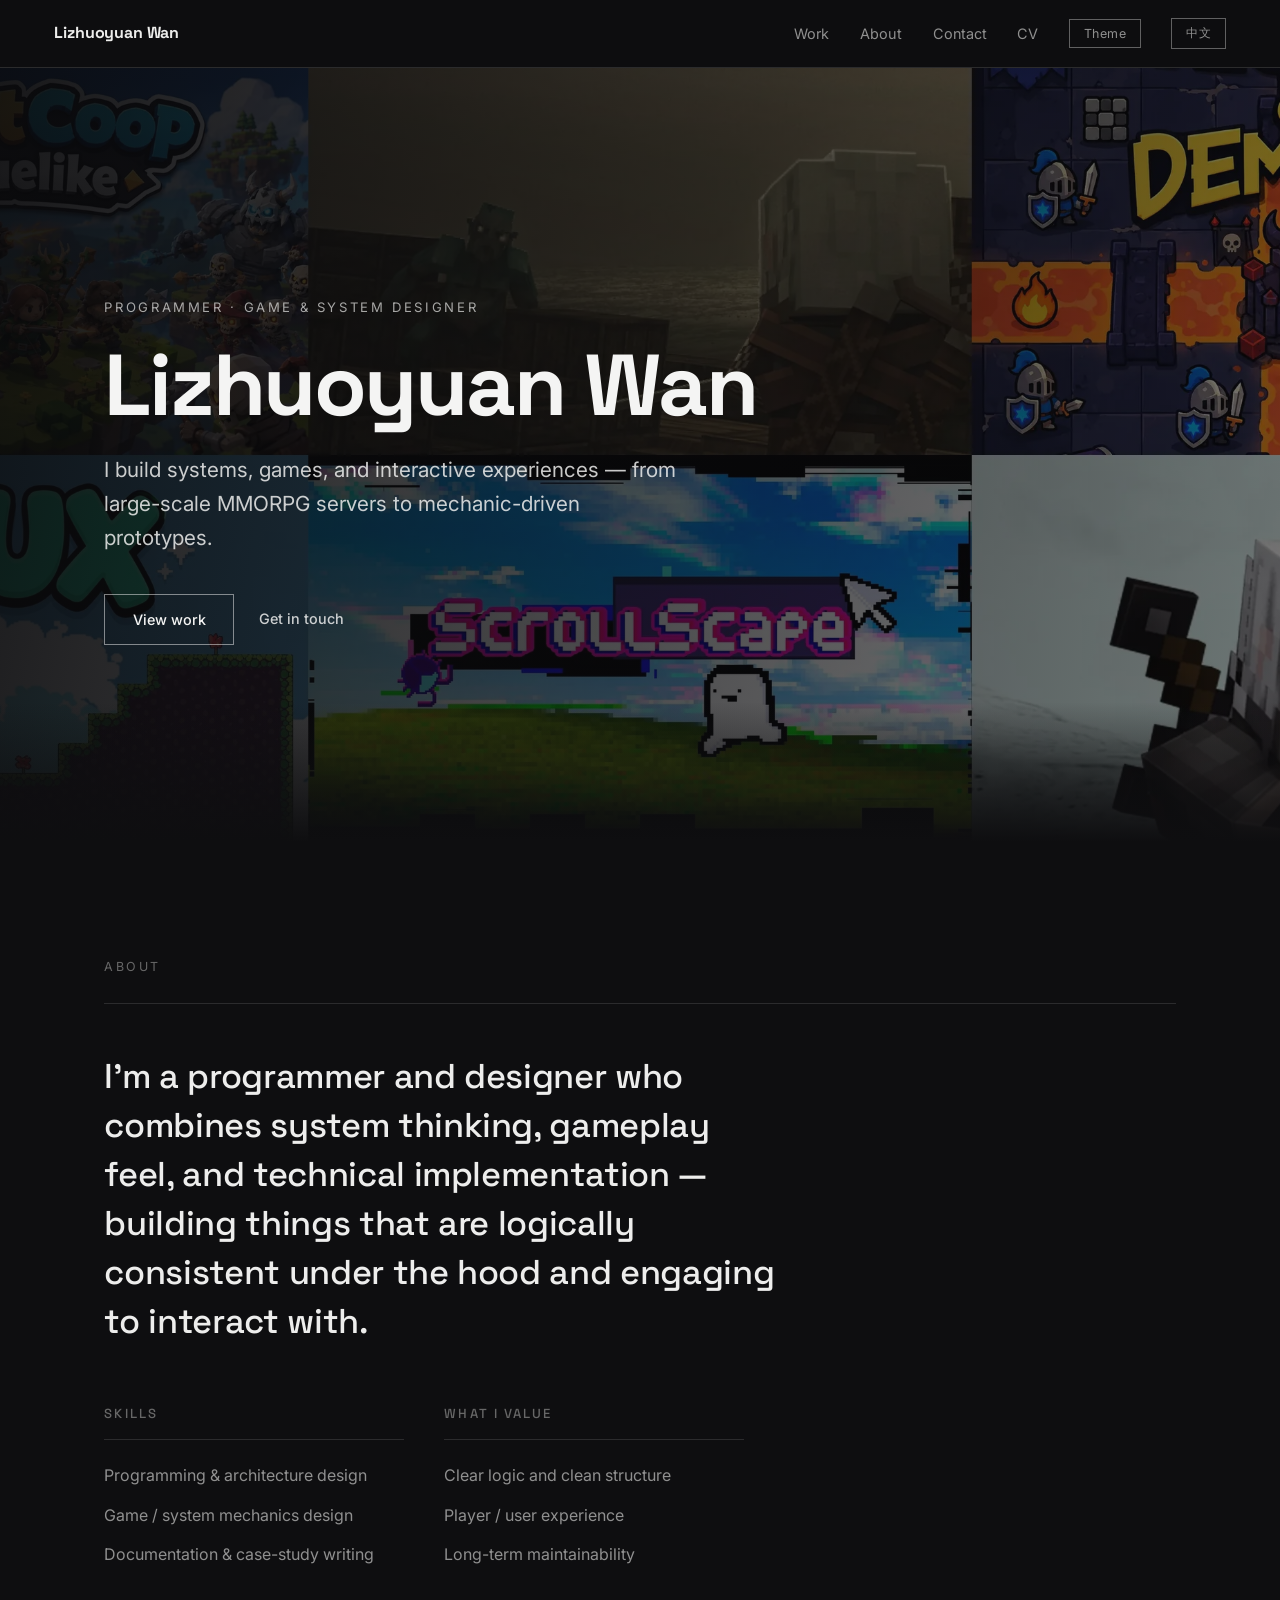
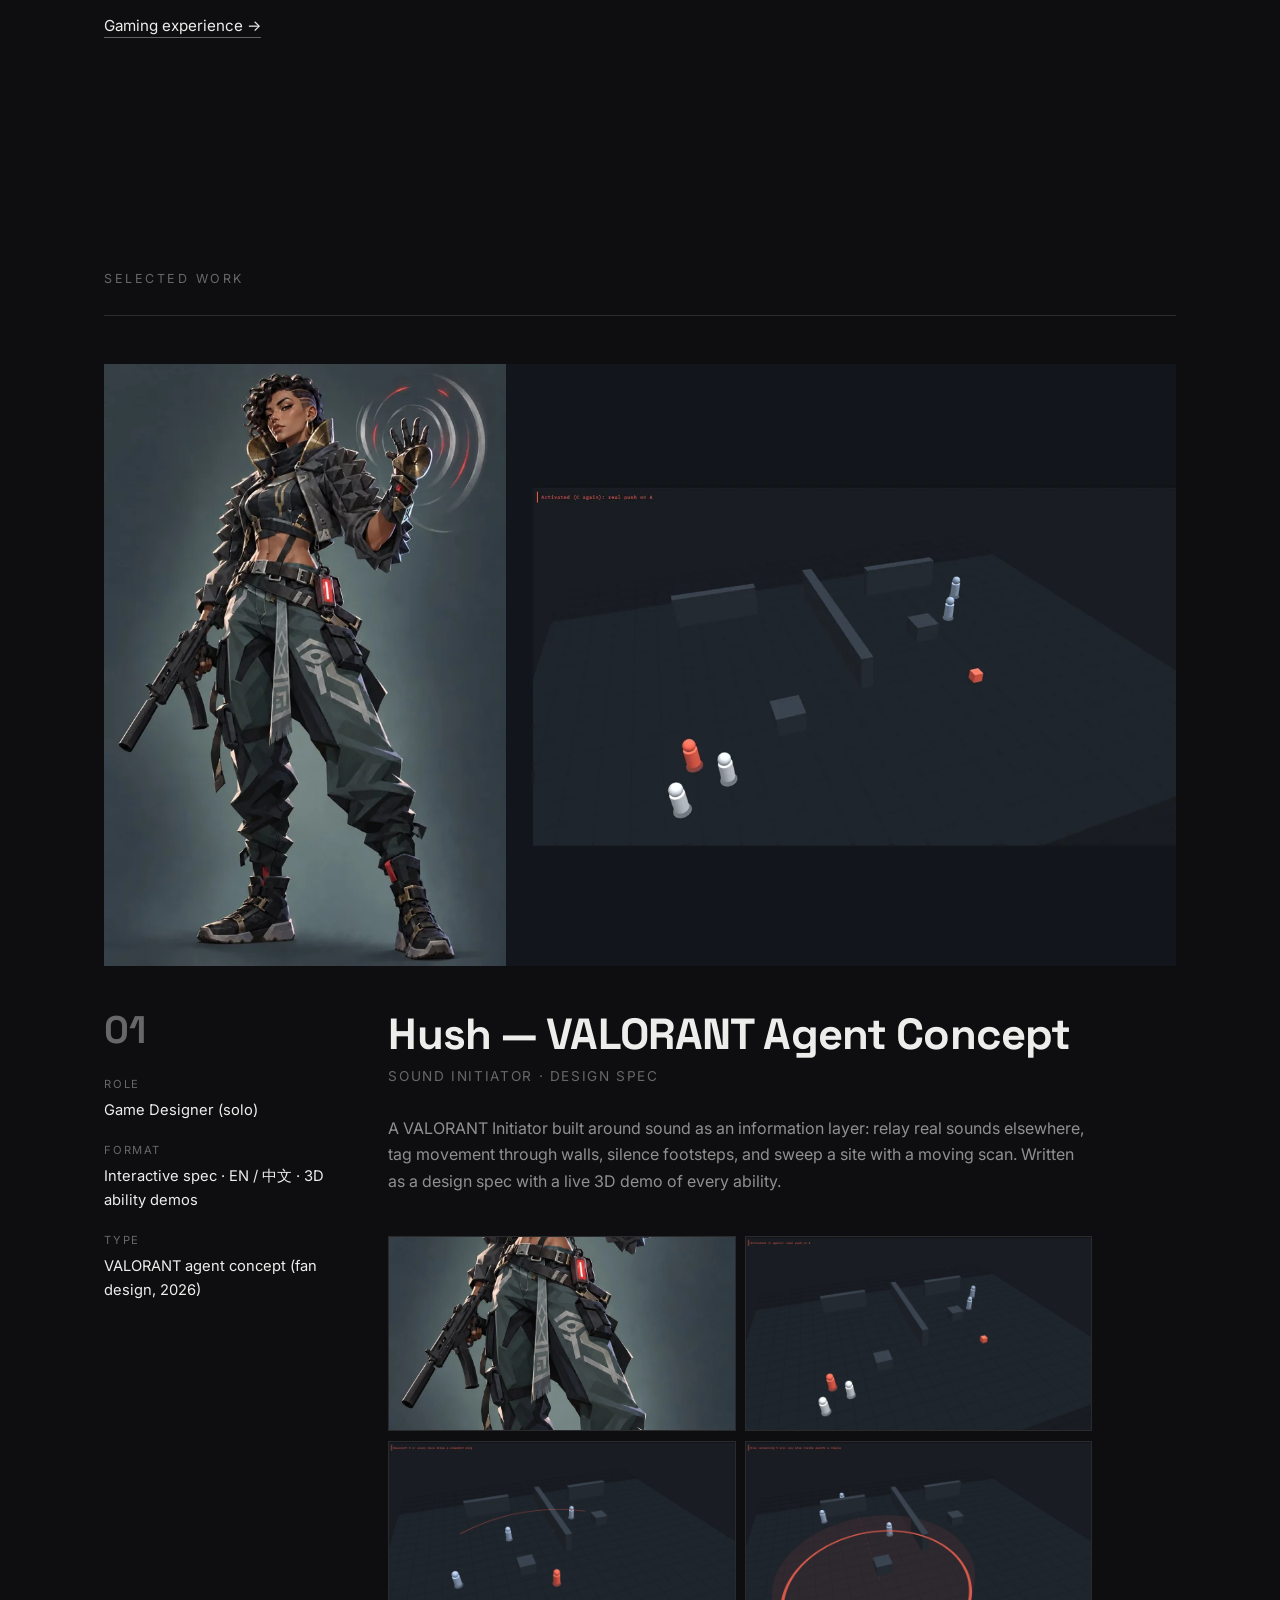
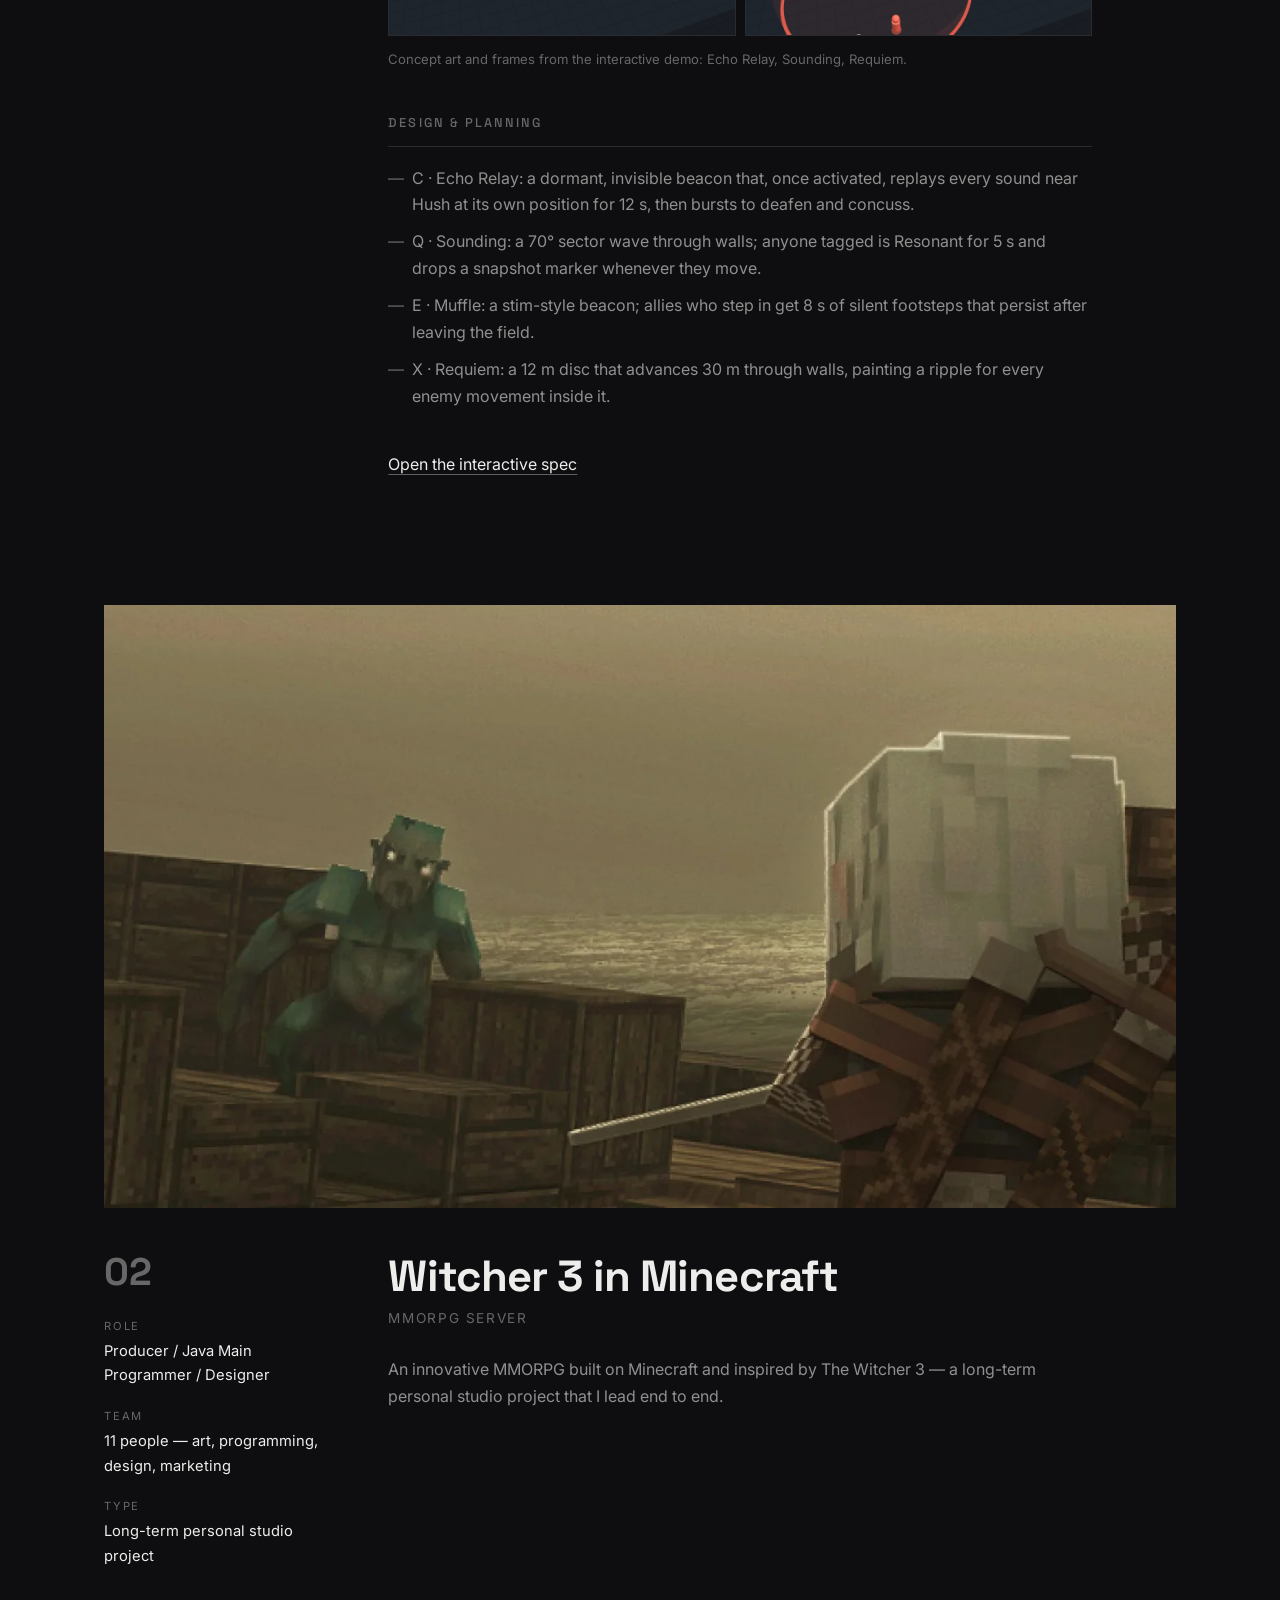
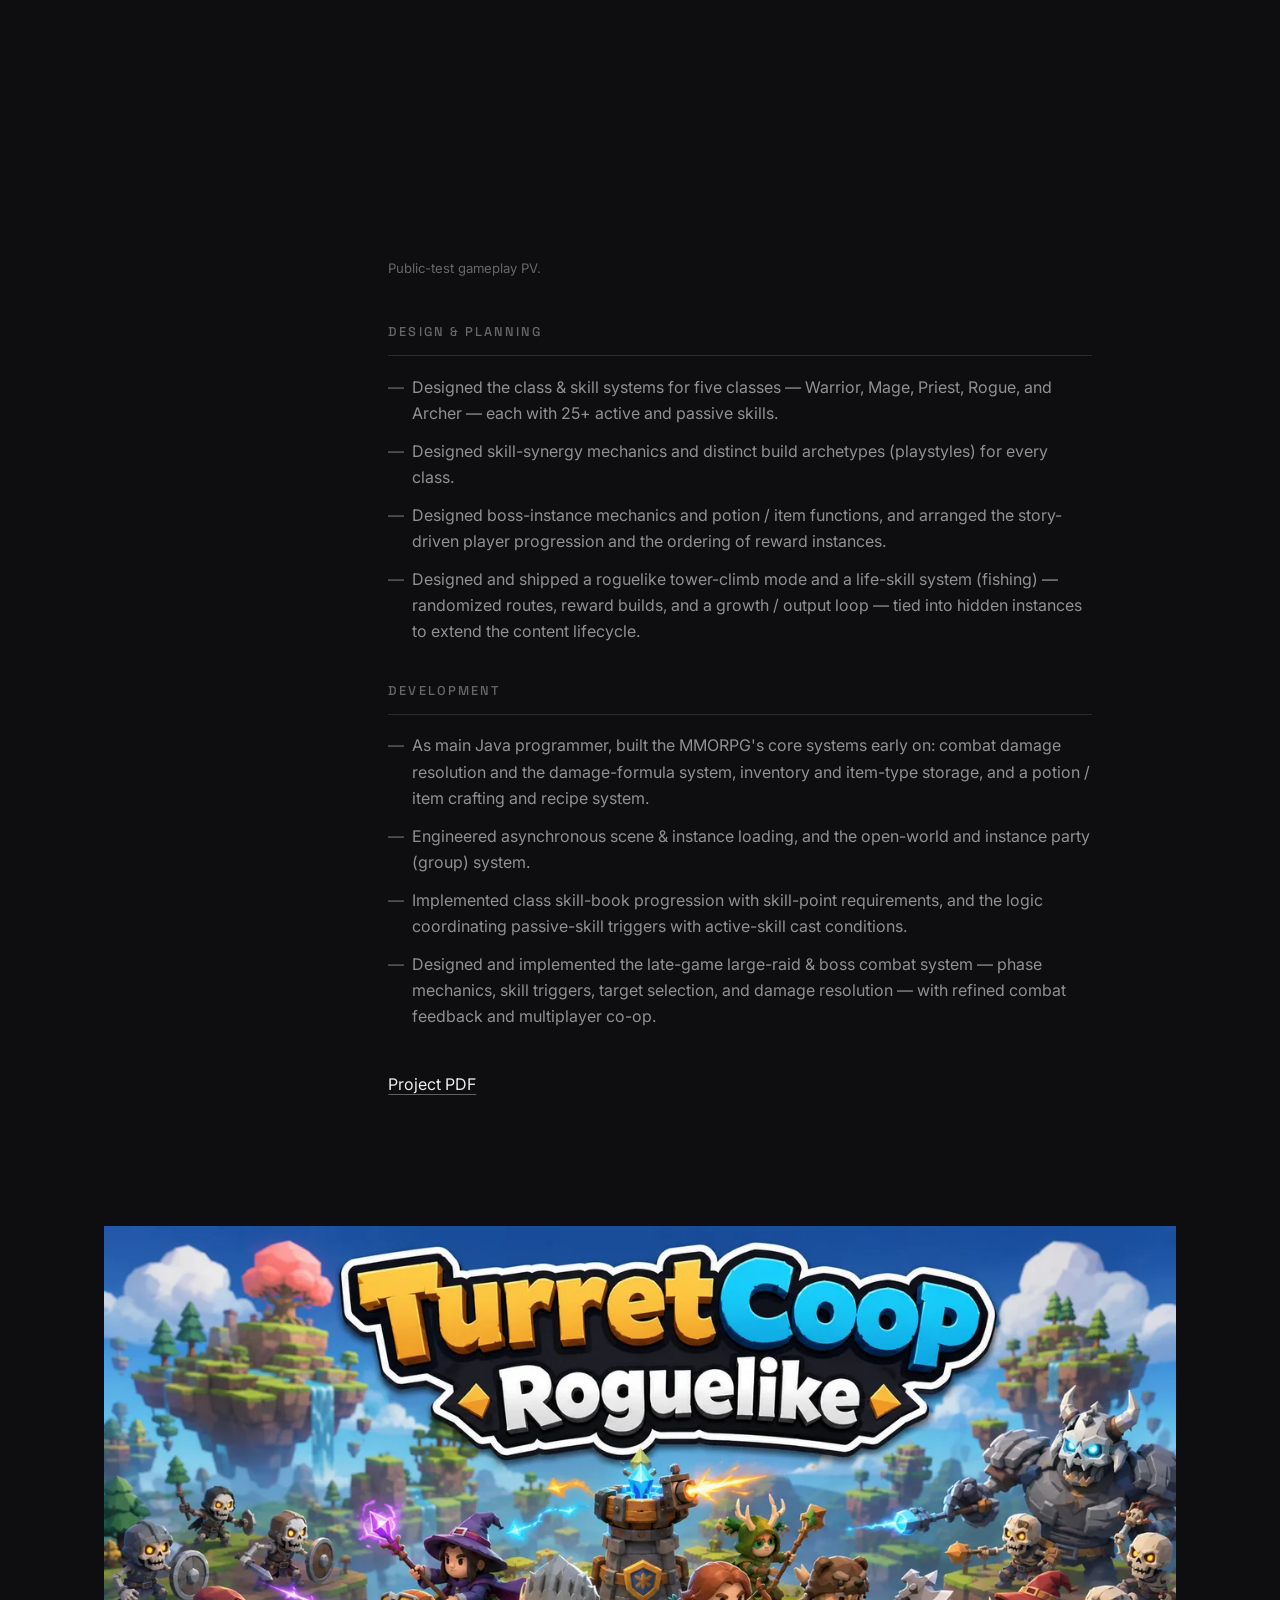
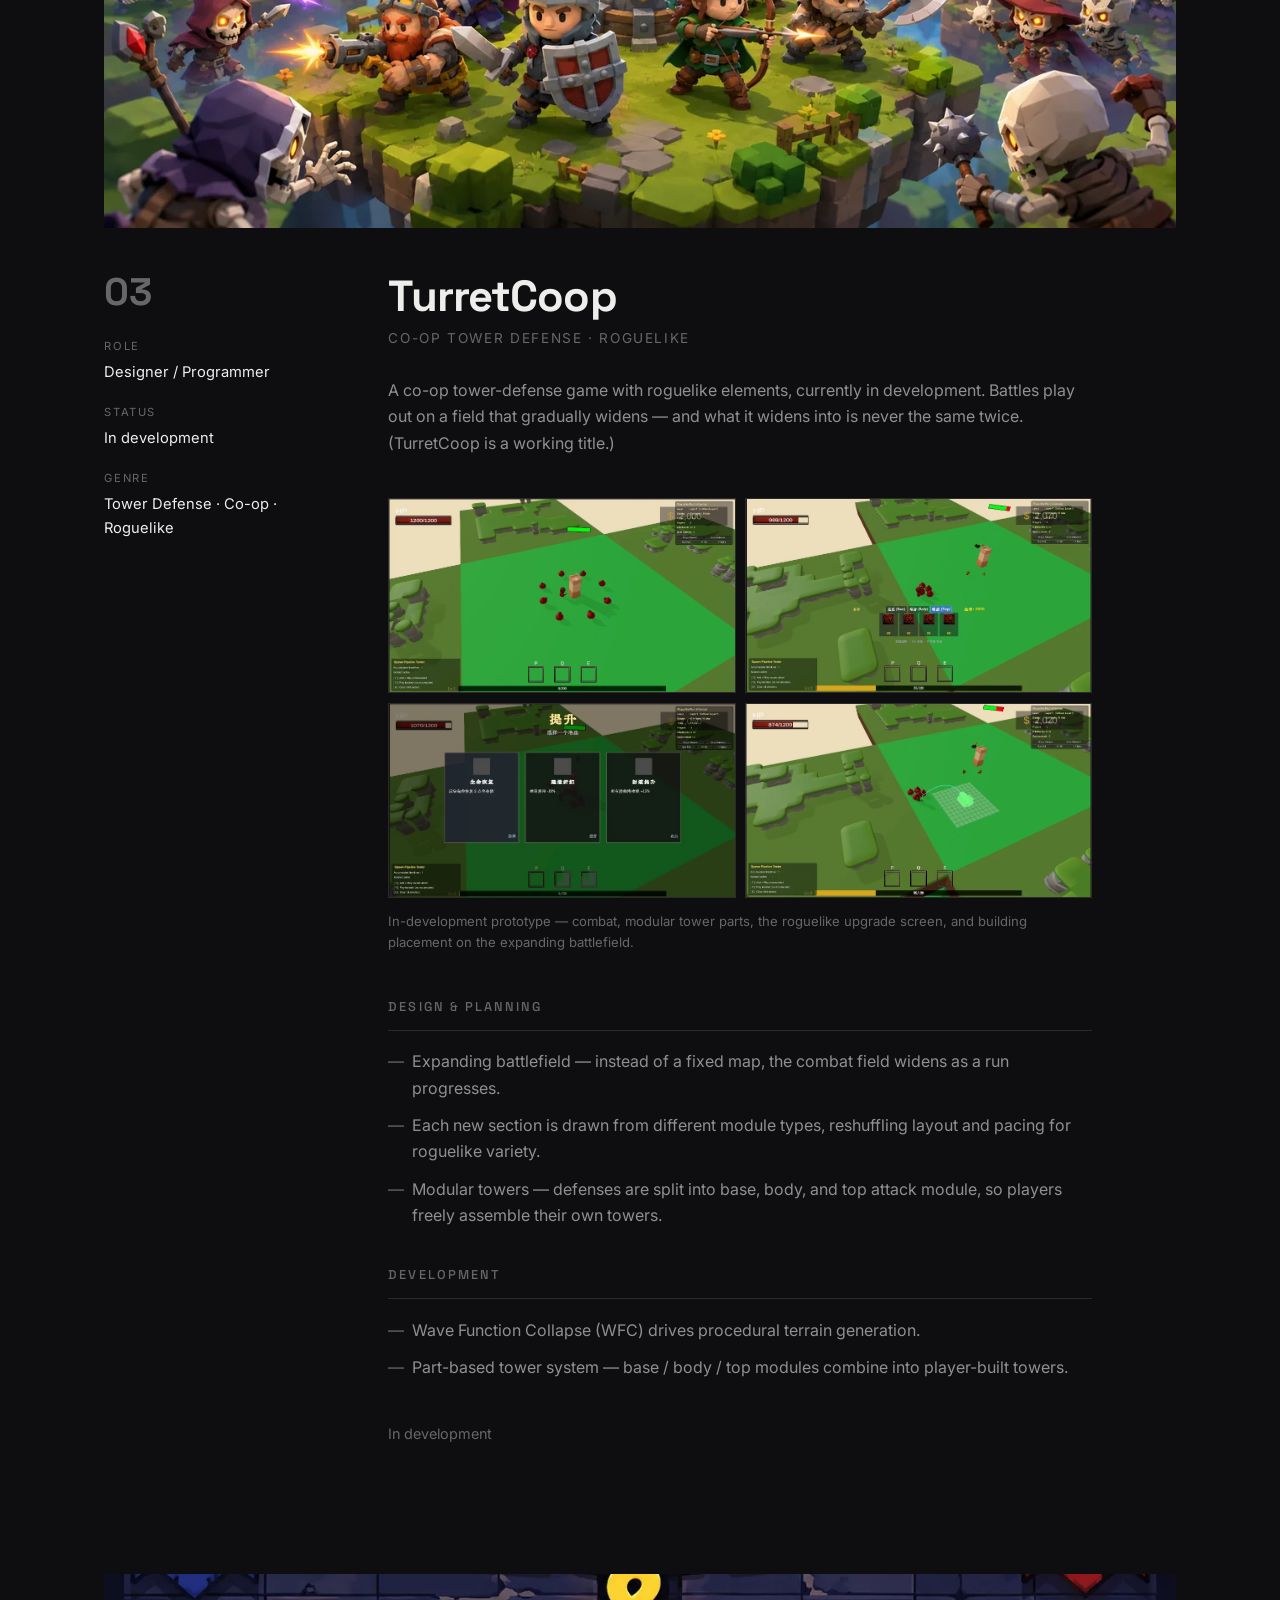
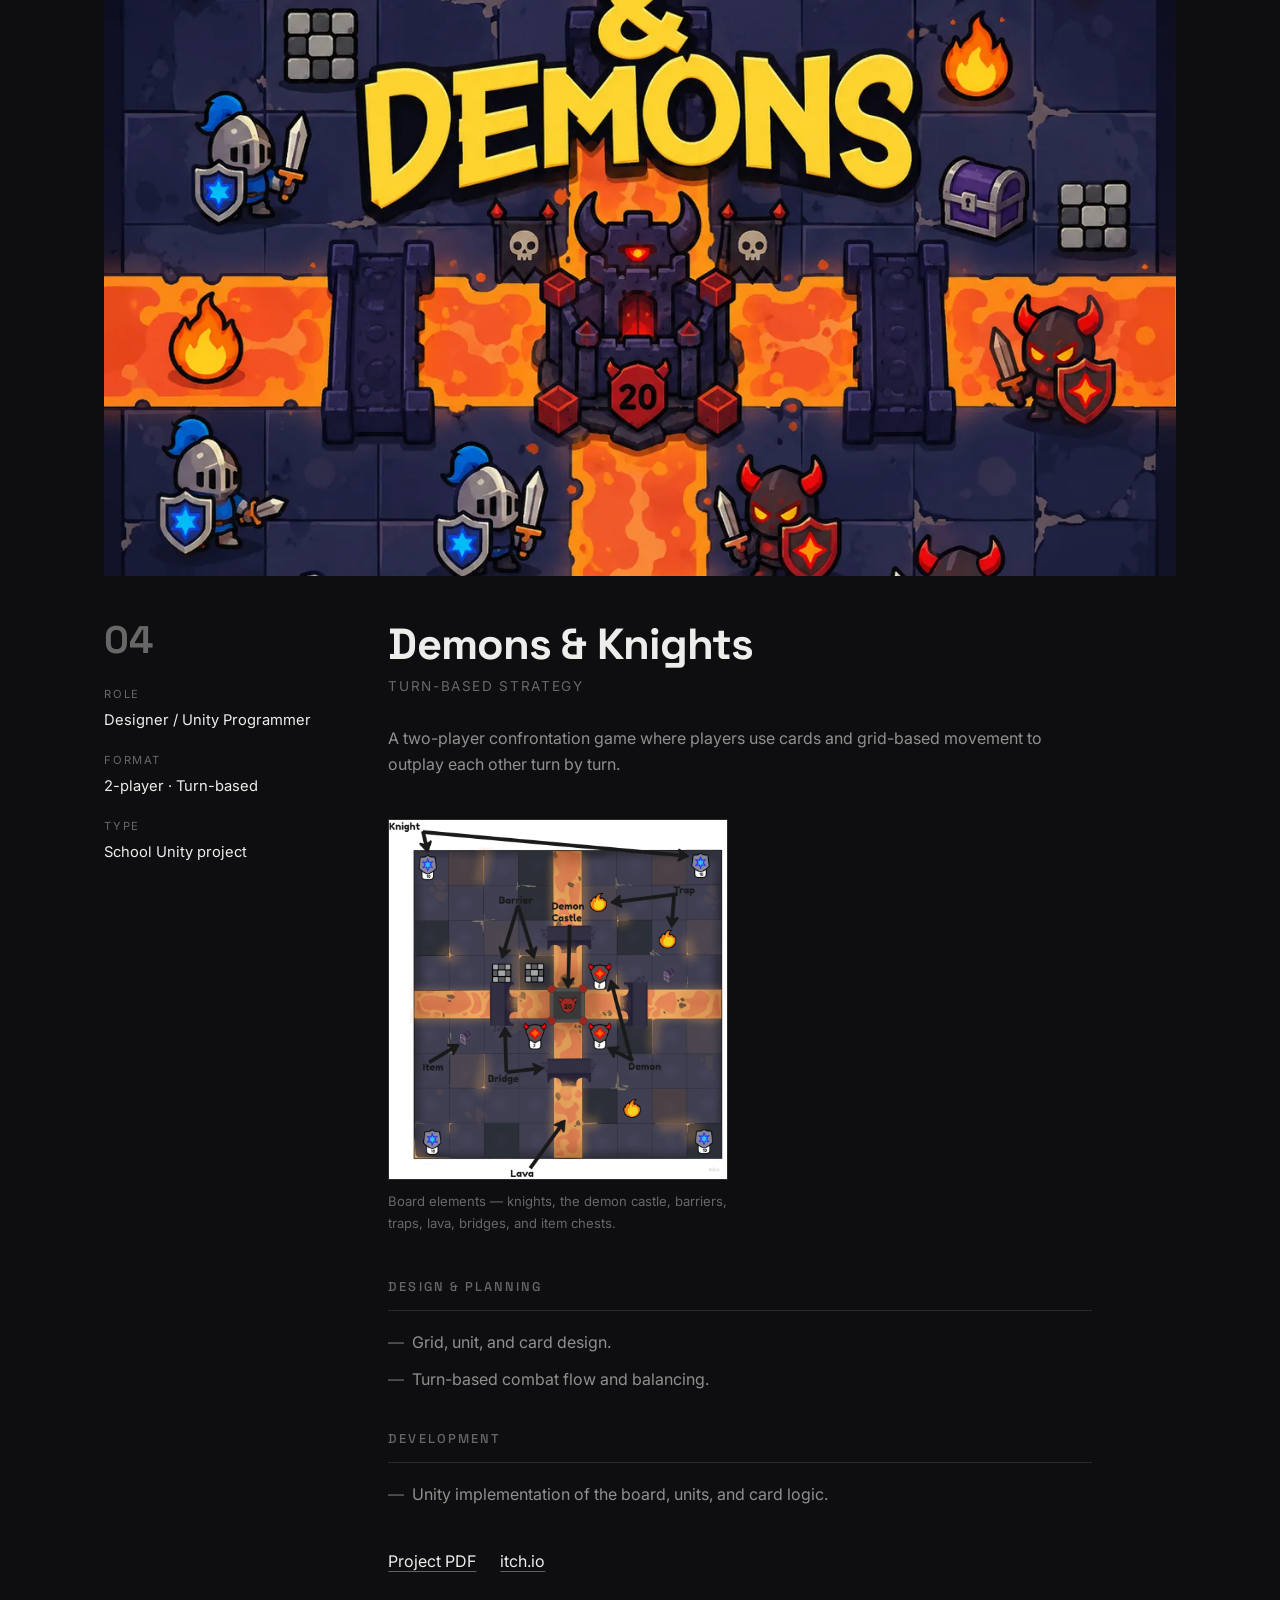
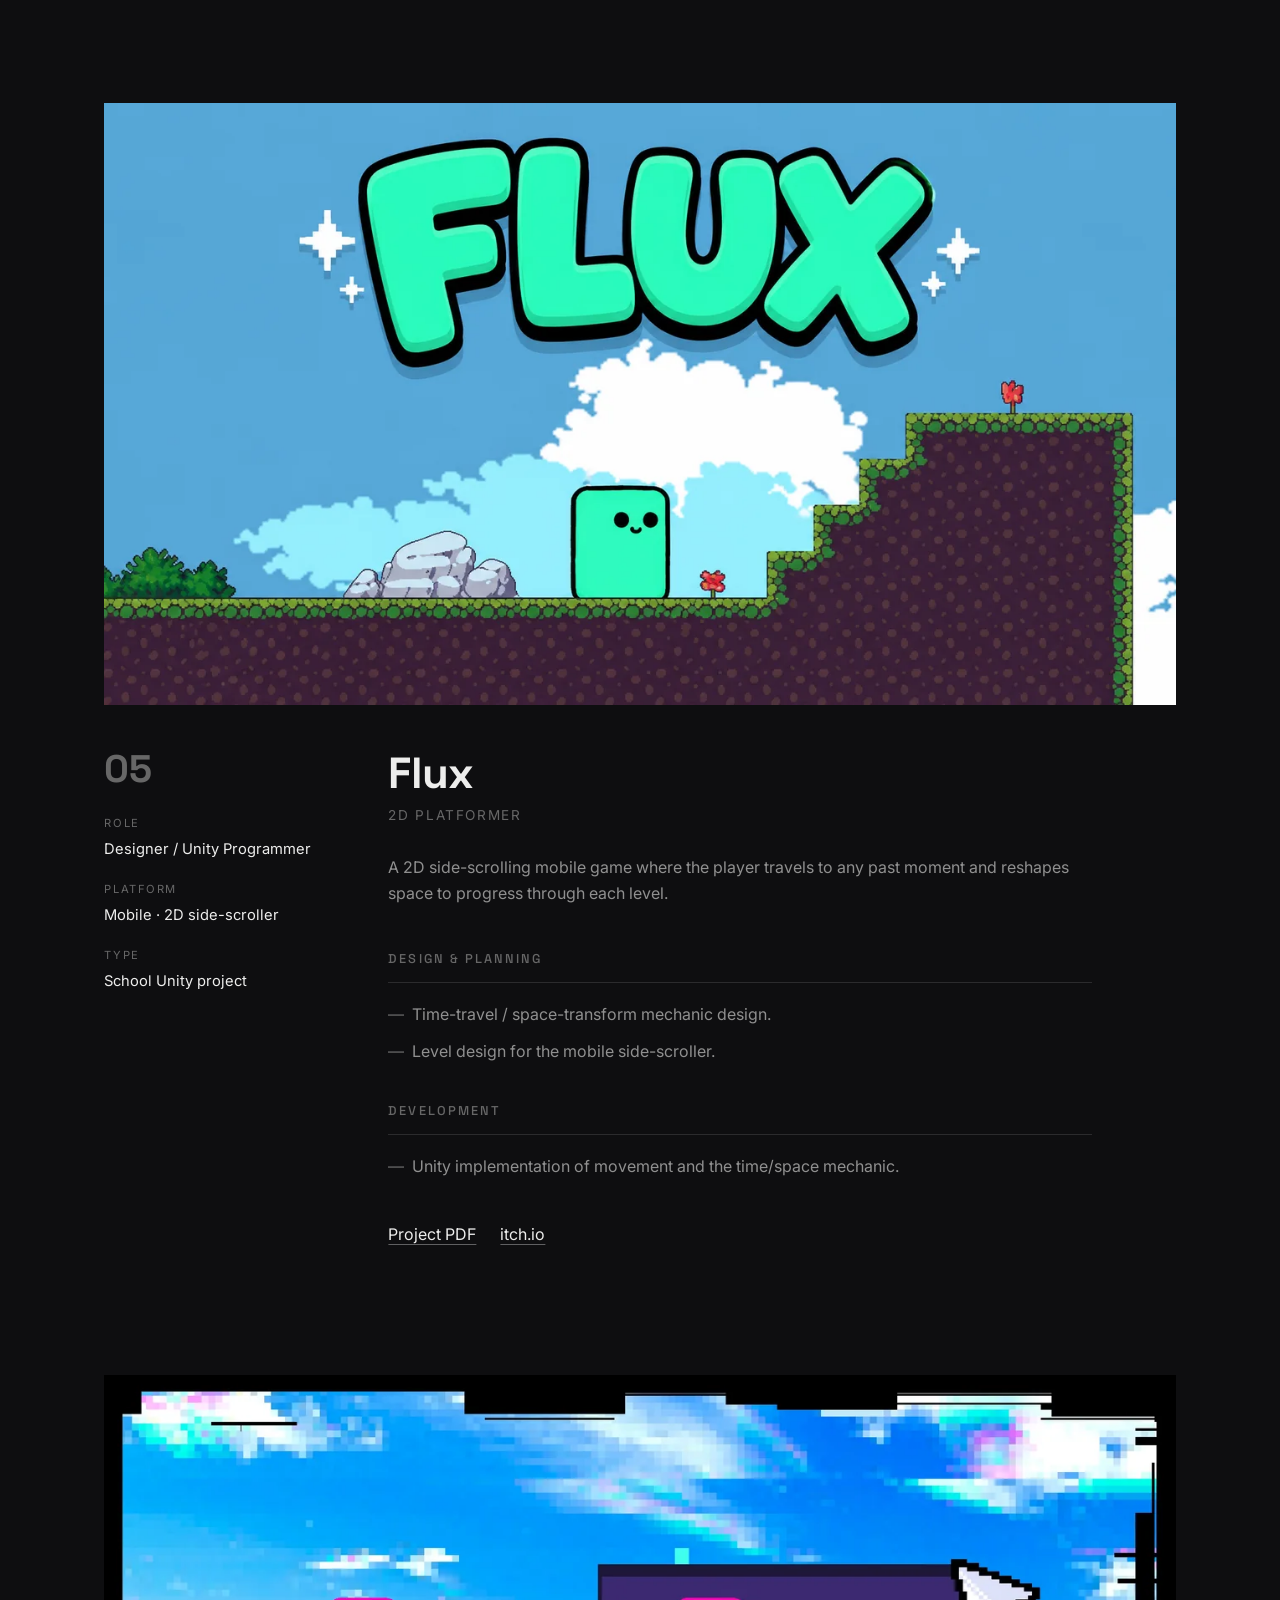
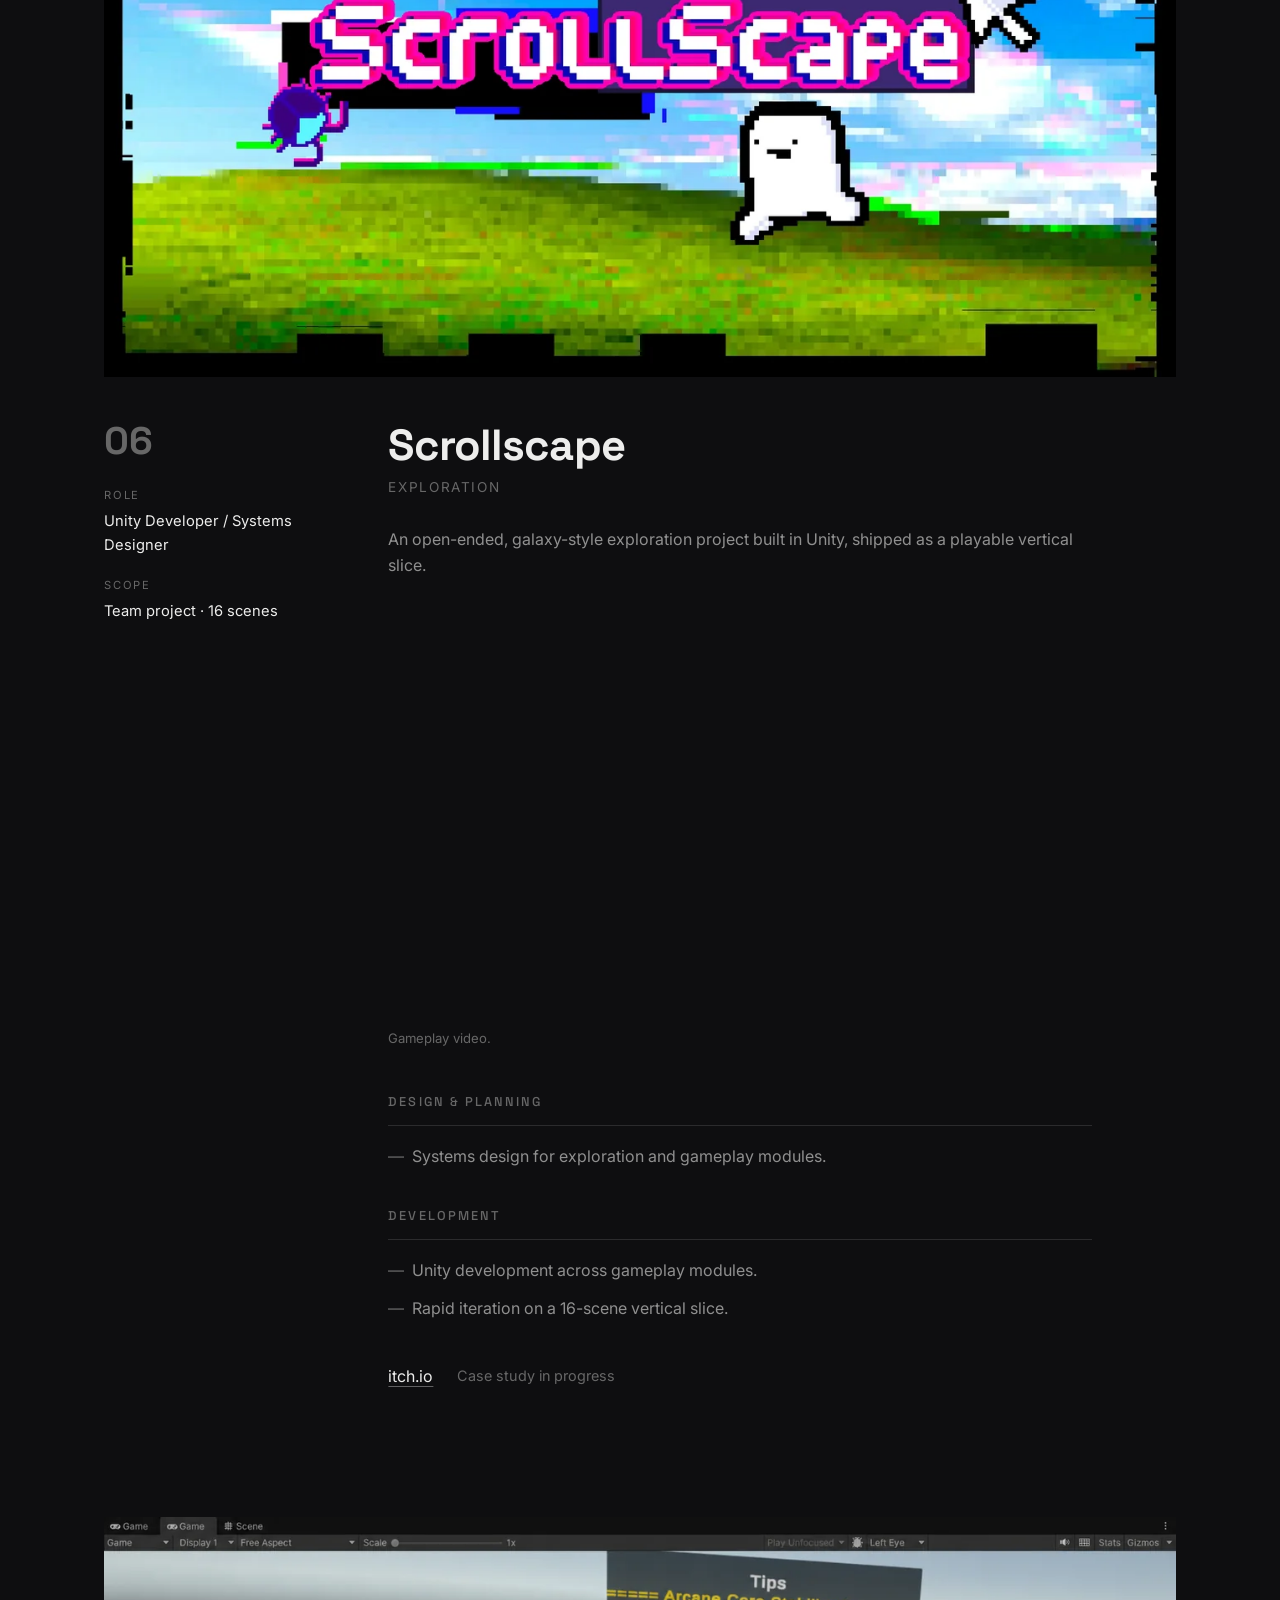
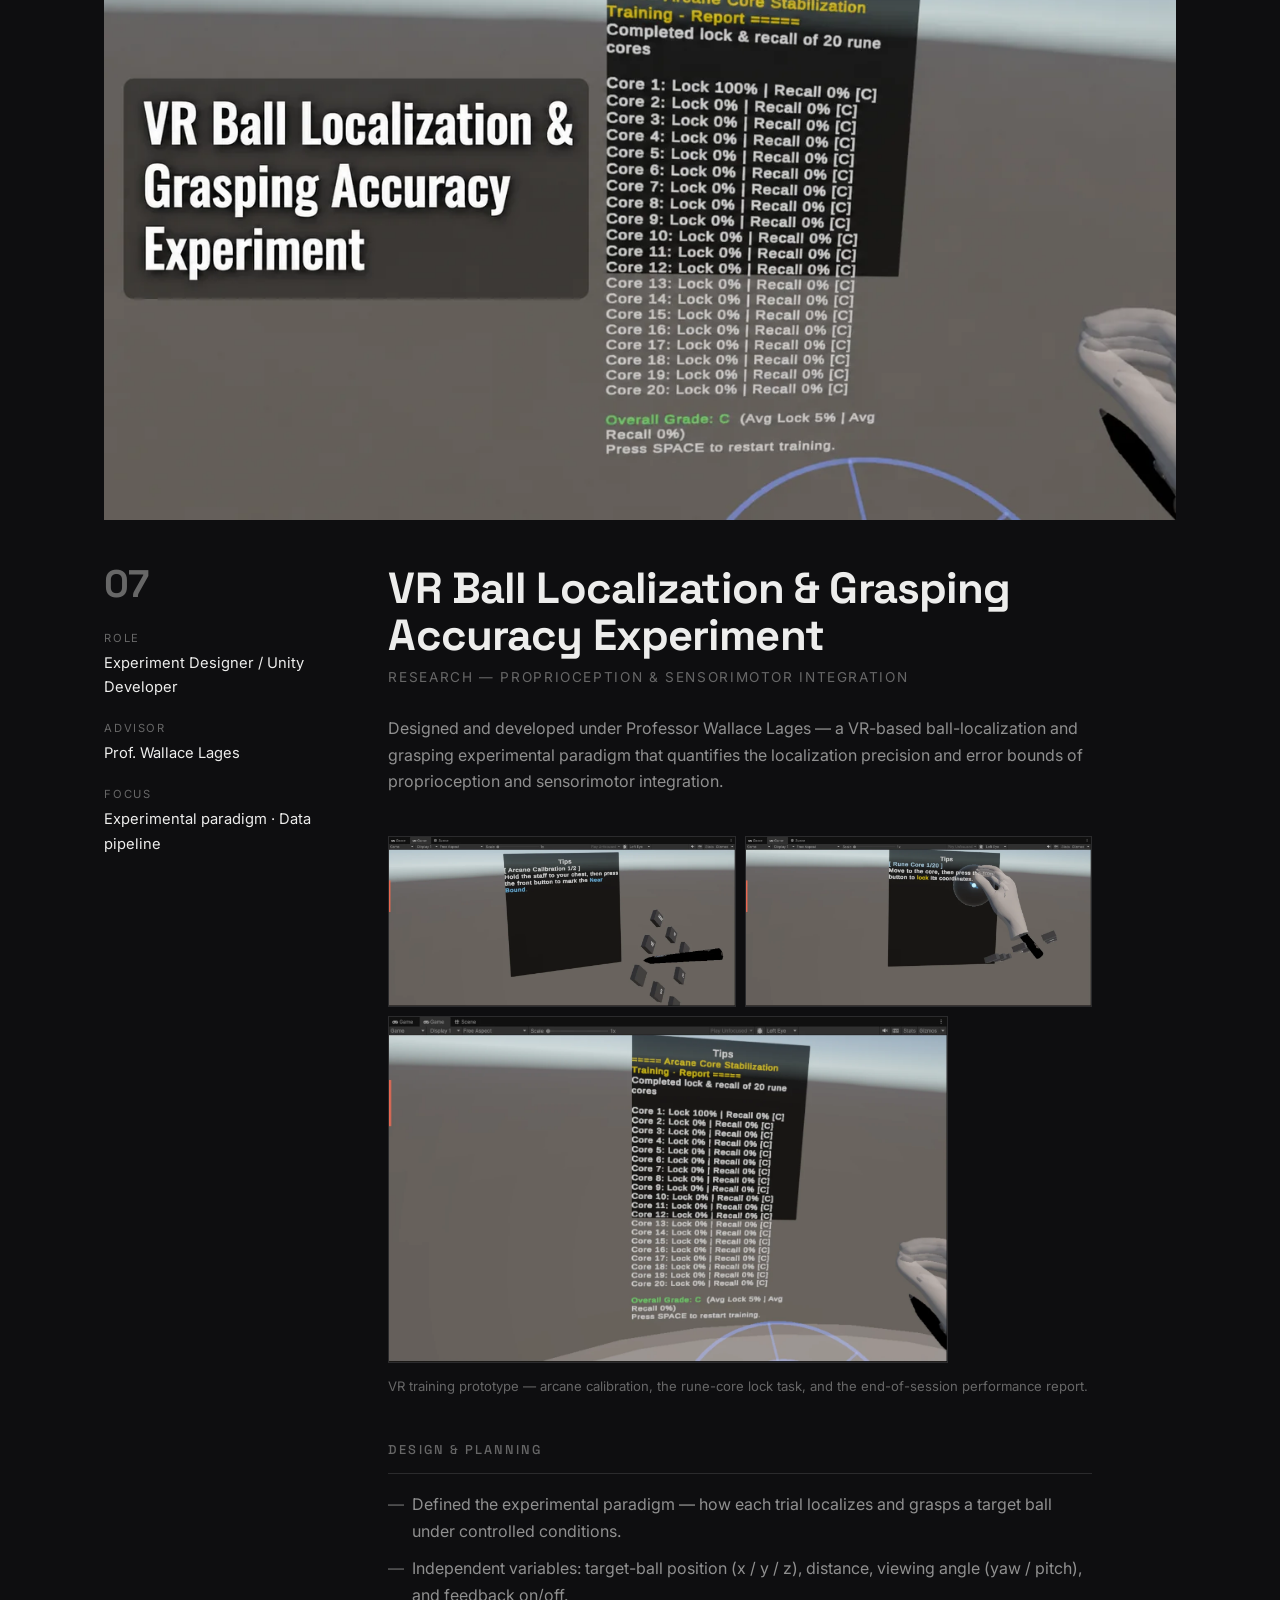
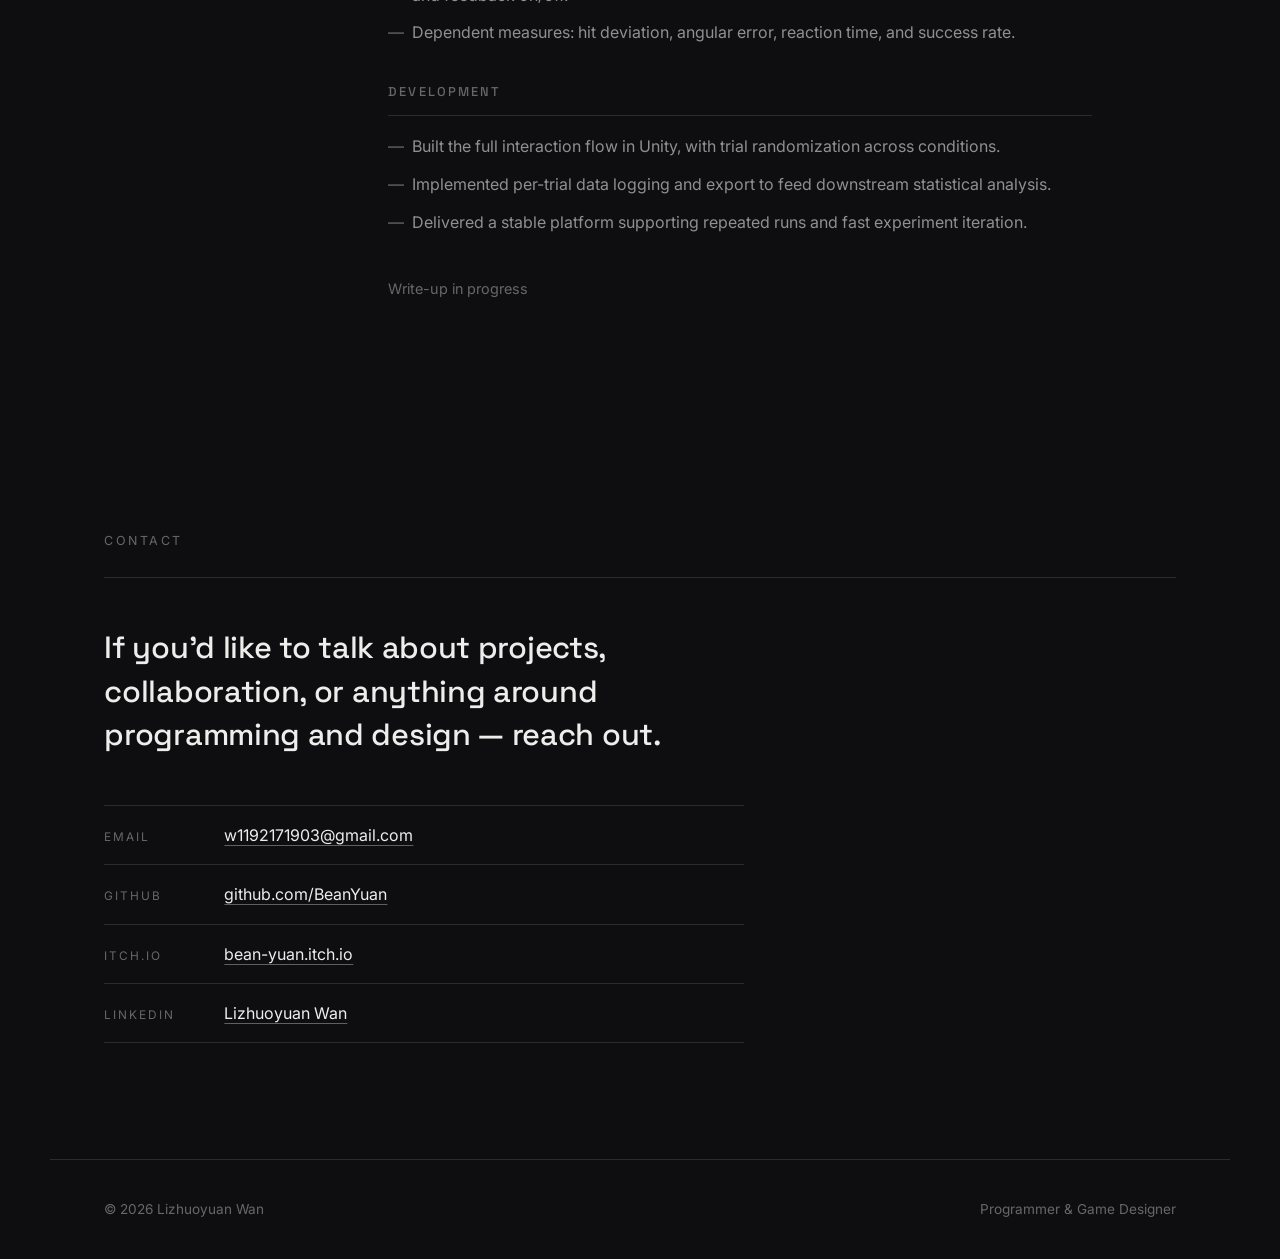
==== index.html @ c2a37fd8 "Add Hush: VALORANT agent design spec (interactive, EN/ZH, 3D demos) Co-Authored-By: Claude Fable 5.1" ====
<!DOCTYPE html>
<html lang="en">
<head>
    <meta charset="UTF-8" />
    <title>Lizhuoyuan Wan — Programmer &amp; Game Designer</title>
    <meta name="viewport" content="width=device-width, initial-scale=1.0" />

    <link rel="preconnect" href="https://fonts.googleapis.com" />
    <link rel="preconnect" href="https://fonts.gstatic.com" crossorigin />
    <link
        href="https://fonts.googleapis.com/css2?family=Inter:wght@400;500;600&family=Space+Grotesk:wght@500;700&display=swap"
        rel="stylesheet"
    />

    <link rel="stylesheet" href="style.css" />
    <script>document.documentElement.classList.add("js-reveal");</script>
</head>
<body>
    <header class="site-header">
        <a href="#home" class="wordmark">Lizhuoyuan&nbsp;Wan</a>
        <nav class="nav">
            <a href="#work" data-i18n="nav.work">Work</a>
            <a href="#about" data-i18n="nav.about">About</a>
            <a href="#contact" data-i18n="nav.contact">Contact</a>
            <a href="pdf/Lizhuoyuan Wan CV lastest.pdf" target="_blank" rel="noopener" data-i18n="nav.cv">CV</a>
            <button class="theme-toggle" type="button" aria-label="Toggle light or dark theme" data-i18n="nav.theme">
                Theme
            </button>
            <button class="lang-toggle" type="button" aria-label="切换到中文">中文</button>
        </nav>
    </header>

    <main>
        <!-- Hero -->
        <section id="home" class="hero">
            <div class="hero-media" aria-hidden="true"></div>
            <div class="hero-inner">
                <p class="hero-eyebrow" data-i18n="hero.eyebrow">Programmer · Game &amp; System Designer</p>
                <h1 class="hero-title">Lizhuoyuan Wan</h1>
                <p class="hero-lead" data-i18n="hero.lead">
                    I build systems, games, and interactive experiences — from
                    large-scale MMORPG servers to mechanic-driven prototypes.
                </p>
                <div class="hero-actions">
                    <a href="#work" class="btn btn-primary" data-i18n="hero.btnWork">View work</a>
                    <a href="#contact" class="btn btn-text" data-i18n="hero.btnContact">Get in touch</a>
                </div>
            </div>
        </section>

        <!-- About -->
        <section id="about" class="section">
            <p class="section-label reveal" data-i18n="about.label">About</p>
            <div class="about reveal">
                <p class="about-lead" data-i18n="about.lead">
                    I'm a programmer and designer who combines system thinking,
                    gameplay feel, and technical implementation — building things
                    that are logically consistent under the hood and engaging to
                    interact with.
                </p>
                <div class="about-cols">
                    <div class="about-col">
                        <h3 class="about-h" data-i18n="about.skillsH">Skills</h3>
                        <ul class="plain-list">
                            <li data-i18n="about.skill1">Programming &amp; architecture design</li>
                            <li data-i18n="about.skill2">Game / system mechanics design</li>
                            <li data-i18n="about.skill3">Documentation &amp; case-study writing</li>
                        </ul>
                    </div>
                    <div class="about-col">
                        <h3 class="about-h" data-i18n="about.valueH">What I value</h3>
                        <ul class="plain-list">
                            <li data-i18n="about.value1">Clear logic and clean structure</li>
                            <li data-i18n="about.value2">Player / user experience</li>
                            <li data-i18n="about.value3">Long-term maintainability</li>
                        </ul>
                    </div>
                </div>
                <div class="about-extra">
                    <button type="button" class="modal-trigger" data-modal-open="games" data-i18n="about.gamesBtn">Gaming experience →</button>
                </div>
            </div>
        </section>

        <!-- Work -->
        <section id="work" class="section">
            <p class="section-label reveal" data-i18n="work.label">Selected Work</p>

            <div class="work-list">
                <!-- 01 Hush — VALORANT agent concept -->
                <article class="project reveal">
                    <div class="project-visual">
                        <img src="assets/projects/hush.webp"
                             alt="Hush — VALORANT sound Initiator concept: key art and 3D ability demo"
                             loading="lazy" />
                    </div>
                    <div class="project-grid">
                        <aside class="project-aside">
                            <span class="project-index">01</span>
                            <dl class="project-meta">
                                <dt data-i18n="meta.role">Role</dt>
                                <dd data-i18n="p0.dd.role">Game Designer (solo)</dd>
                                <dt data-i18n="meta.format">Format</dt>
                                <dd data-i18n="p0.dd.format">Interactive spec · EN / 中文 · 3D ability demos</dd>
                                <dt data-i18n="meta.type">Type</dt>
                                <dd data-i18n="p0.dd.type">VALORANT agent concept (fan design, 2026)</dd>
                            </dl>
                        </aside>
                        <div class="project-main">
                            <h2 class="project-title">Hush — VALORANT Agent Concept</h2>
                            <p class="project-kind" data-i18n="p0.kind">Sound Initiator · Design Spec</p>
                            <p class="project-desc" data-i18n="p0.desc">
                                A VALORANT Initiator built around sound as an information layer:
                                relay real sounds elsewhere, tag movement through walls, silence
                                footsteps, and sweep a site with a moving scan. Written as a design
                                spec with a live 3D demo of every ability.
                            </p>

                            <figure class="project-gallery">
                                <img src="assets/projects/hush-concept.webp"
                                     alt="Hush — concept art"
                                     loading="lazy" />
                                <img src="assets/projects/hush-relay.webp"
                                     alt="Echo Relay demo — real sounds replayed at the relay"
                                     loading="lazy" />
                                <img src="assets/projects/hush-sounding.webp"
                                     alt="Sounding demo — sector wave and snapshot markers"
                                     loading="lazy" />
                                <img src="assets/projects/hush-requiem.webp"
                                     alt="Requiem demo — advancing disc painting ripples"
                                     loading="lazy" />
                                <figcaption data-i18n="p0.gcap">Concept art and frames from the interactive demo: Echo Relay, Sounding, Requiem.</figcaption>
                            </figure>

                            <div class="detail-block">
                                <h3 class="detail-h" data-i18n="detail.design">Design &amp; Planning</h3>
                                <ul class="detail-list">
                                    <li data-i18n="p0.design1">C · Echo Relay: a dormant, invisible beacon that, once activated, replays every sound near Hush at its own position for 12 s, then bursts to deafen and concuss.</li>
                                    <li data-i18n="p0.design2">Q · Sounding: a 70° sector wave through walls; anyone tagged is Resonant for 5 s and drops a snapshot marker whenever they move.</li>
                                    <li data-i18n="p0.design3">E · Muffle: a stim-style beacon; allies who step in get 8 s of silent footsteps that persist after leaving the field.</li>
                                    <li data-i18n="p0.design4">X · Requiem: a 12 m disc that advances 30 m through walls, painting a ripple for every enemy movement inside it.</li>
                                </ul>
                            </div>

                            <div class="project-links">
                                <a class="link" href="valorant-agent-hush.html" target="_blank" rel="noopener" data-i18n="p0.link">Open the interactive spec</a>
                            </div>
                        </div>
                    </div>
                </article>

                <!-- 02 Witcher 3 in Minecraft -->
                <article class="project reveal">
                    <div class="project-visual">
                        <img src="assets/projects/witcher.webp"
                             alt="Witcher 3 in Minecraft — MMORPG server key art"
                             loading="lazy" />
                    </div>
                    <div class="project-grid">
                        <aside class="project-aside">
                            <span class="project-index">02</span>
                            <dl class="project-meta">
                                <dt data-i18n="meta.role">Role</dt>
                                <dd data-i18n="p1.dd.role">Producer / Java Main Programmer / Designer</dd>
                                <dt data-i18n="meta.team">Team</dt>
                                <dd data-i18n="p1.dd.team">11 people — art, programming, design, marketing</dd>
                                <dt data-i18n="meta.type">Type</dt>
                                <dd data-i18n="p1.dd.type">Long-term personal studio project</dd>
                            </dl>
                        </aside>
                        <div class="project-main">
                            <h2 class="project-title">Witcher 3 in Minecraft</h2>
                            <p class="project-kind" data-i18n="p1.kind">MMORPG Server</p>
                            <p class="project-desc" data-i18n="p1.desc">
                                An innovative MMORPG built on Minecraft and inspired by
                                The Witcher 3 — a long-term personal studio project that
                                I lead end to end.
                            </p>

                            <figure class="project-video">
                                <iframe
                                    src="https://player.bilibili.com/player.html?bvid=BV1ELY1eKEmN&autoplay=0"
                                    scrolling="no"
                                    frameborder="no"
                                    allowfullscreen="true"
                                    title="Witcher 3 in Minecraft — gameplay PV"></iframe>
                                <figcaption data-i18n="p1.vcap">Public-test gameplay PV.</figcaption>
                            </figure>

                            <div class="detail-block">
                                <h3 class="detail-h" data-i18n="detail.design">Design &amp; Planning</h3>
                                <ul class="detail-list">
                                    <li data-i18n="p1.design1">Designed the class &amp; skill systems for five classes — Warrior, Mage, Priest, Rogue, and Archer — each with 25+ active and passive skills.</li>
                                    <li data-i18n="p1.design2">Designed skill-synergy mechanics and distinct build archetypes (playstyles) for every class.</li>
                                    <li data-i18n="p1.design3">Designed boss-instance mechanics and potion / item functions, and arranged the story-driven player progression and the ordering of reward instances.</li>
                                    <li data-i18n="p1.design4">Designed and shipped a roguelike tower-climb mode and a life-skill system (fishing) — randomized routes, reward builds, and a growth / output loop — tied into hidden instances to extend the content lifecycle.</li>
                                </ul>
                            </div>

                            <div class="detail-block">
                                <h3 class="detail-h" data-i18n="detail.dev">Development</h3>
                                <ul class="detail-list">
                                    <li data-i18n="p1.dev1">As main Java programmer, built the MMORPG's core systems early on: combat damage resolution and the damage-formula system, inventory and item-type storage, and a potion / item crafting and recipe system.</li>
                                    <li data-i18n="p1.dev2">Engineered asynchronous scene &amp; instance loading, and the open-world and instance party (group) system.</li>
                                    <li data-i18n="p1.dev3">Implemented class skill-book progression with skill-point requirements, and the logic coordinating passive-skill triggers with active-skill cast conditions.</li>
                                    <li data-i18n="p1.dev4">Designed and implemented the late-game large-raid &amp; boss combat system — phase mechanics, skill triggers, target selection, and damage resolution — with refined combat feedback and multiplayer co-op.</li>
                                </ul>
                            </div>

                            <div class="project-links">
                                <a class="link" href="pdf/project-1.pdf" target="_blank" rel="noopener" data-i18n="link.pdf">Project PDF</a>
                            </div>
                        </div>
                    </div>
                </article>

                <!-- 03 TurretCoop -->
                <article class="project reveal">
                    <div class="project-visual">
                        <img src="assets/projects/turretcoop.webp"
                             alt="TurretCoop — co-op tower-defense roguelike key art"
                             loading="lazy" />
                    </div>
                    <div class="project-grid">
                        <aside class="project-aside">
                            <span class="project-index">03</span>
                            <dl class="project-meta">
                                <dt data-i18n="meta.role">Role</dt>
                                <dd data-i18n="p2.dd.role">Designer / Programmer</dd>
                                <dt data-i18n="meta.status">Status</dt>
                                <dd data-i18n="p2.dd.status">In development</dd>
                                <dt data-i18n="meta.genre">Genre</dt>
                                <dd data-i18n="p2.dd.genre">Tower Defense · Co-op · Roguelike</dd>
                            </dl>
                        </aside>
                        <div class="project-main">
                            <h2 class="project-title">TurretCoop</h2>
                            <p class="project-kind" data-i18n="p2.kind">Co-op Tower Defense · Roguelike</p>
                            <p class="project-desc" data-i18n="p2.desc">
                                A co-op tower-defense game with roguelike elements,
                                currently in development. Battles play out on a field
                                that gradually widens — and what it widens into is
                                never the same twice. (TurretCoop is a working title.)
                            </p>

                            <figure class="project-gallery">
                                <img src="assets/projects/turretcoop-shot-1.webp"
                                     alt="TurretCoop — tower defending against a wave of enemies"
                                     loading="lazy" />
                                <img src="assets/projects/turretcoop-shot-2.webp"
                                     alt="TurretCoop — modular tower part selection: base, body, top"
                                     loading="lazy" />
                                <img src="assets/projects/turretcoop-shot-3.webp"
                                     alt="TurretCoop — roguelike upgrade selection screen"
                                     loading="lazy" />
                                <img src="assets/projects/turretcoop-shot-4.webp"
                                     alt="TurretCoop — building placement on the expanding battlefield"
                                     loading="lazy" />
                                <figcaption data-i18n="p2.gcap">In-development prototype — combat, modular tower parts, the roguelike upgrade screen, and building placement on the expanding battlefield.</figcaption>
                            </figure>

                            <div class="detail-block">
                                <h3 class="detail-h" data-i18n="detail.design">Design &amp; Planning</h3>
                                <ul class="detail-list">
                                    <li data-i18n="p2.design1">Expanding battlefield — instead of a fixed map, the combat field widens as a run progresses.</li>
                                    <li data-i18n="p2.design2">Each new section is drawn from different module types, reshuffling layout and pacing for roguelike variety.</li>
                                    <li data-i18n="p2.design3">Modular towers — defenses are split into base, body, and top attack module, so players freely assemble their own towers.</li>
                                </ul>
                            </div>

                            <div class="detail-block">
                                <h3 class="detail-h" data-i18n="detail.dev">Development</h3>
                                <ul class="detail-list">
                                    <li data-i18n="p2.dev1">Wave Function Collapse (WFC) drives procedural terrain generation.</li>
                                    <li data-i18n="p2.dev2">Part-based tower system — base / body / top modules combine into player-built towers.</li>
                                </ul>
                            </div>

                            <div class="project-links">
                                <span class="link-note" data-i18n="note.inDev">In development</span>
                            </div>
                        </div>
                    </div>
                </article>

                <!-- 04 Demons & Knights -->
                <article class="project reveal">
                    <div class="project-visual">
                        <img src="assets/projects/demons-knights.webp"
                             alt="Demons &amp; Knights — grid-based strategy board"
                             loading="lazy" />
                    </div>
                    <div class="project-grid">
                        <aside class="project-aside">
                            <span class="project-index">04</span>
                            <dl class="project-meta">
                                <dt data-i18n="meta.role">Role</dt>
                                <dd data-i18n="p3.dd.role">Designer / Unity Programmer</dd>
                                <dt data-i18n="meta.format">Format</dt>
                                <dd data-i18n="p3.dd.format">2-player · Turn-based</dd>
                                <dt data-i18n="meta.type">Type</dt>
                                <dd data-i18n="p3.dd.type">School Unity project</dd>
                            </dl>
                        </aside>
                        <div class="project-main">
                            <h2 class="project-title">Demons &amp; Knights</h2>
                            <p class="project-kind" data-i18n="p3.kind">Turn-based Strategy</p>
                            <p class="project-desc" data-i18n="p3.desc">
                                A two-player confrontation game where players use cards
                                and grid-based movement to outplay each other turn by
                                turn.
                            </p>

                            <figure class="project-figure">
                                <img src="assets/projects/demons-knights-rules.webp"
                                     alt="Demons &amp; Knights — annotated board showing knights, demons, the demon castle, barriers, traps, lava, bridges, and item chests"
                                     loading="lazy" />
                                <figcaption data-i18n="p3.fcap">Board elements — knights, the demon castle, barriers, traps, lava, bridges, and item chests.</figcaption>
                            </figure>

                            <div class="detail-block">
                                <h3 class="detail-h" data-i18n="detail.design">Design &amp; Planning</h3>
                                <ul class="detail-list">
                                    <li data-i18n="p3.design1">Grid, unit, and card design.</li>
                                    <li data-i18n="p3.design2">Turn-based combat flow and balancing.</li>
                                </ul>
                            </div>

                            <div class="detail-block">
                                <h3 class="detail-h" data-i18n="detail.dev">Development</h3>
                                <ul class="detail-list">
                                    <li data-i18n="p3.dev1">Unity implementation of the board, units, and card logic.</li>
                                </ul>
                            </div>

                            <div class="project-links">
                                <a class="link" href="pdf/project-2.pdf" target="_blank" rel="noopener" data-i18n="link.pdf">Project PDF</a>
                                <a class="link" href="https://bean-yuan.itch.io/demosandknight" target="_blank" rel="noopener">itch.io</a>
                            </div>
                        </div>
                    </div>
                </article>

                <!-- 05 Flux -->
                <article class="project reveal">
                    <div class="project-visual">
                        <img src="assets/projects/flux.webp"
                             alt="Flux — 2D side-scrolling platformer scene"
                             loading="lazy" />
                    </div>
                    <div class="project-grid">
                        <aside class="project-aside">
                            <span class="project-index">05</span>
                            <dl class="project-meta">
                                <dt data-i18n="meta.role">Role</dt>
                                <dd data-i18n="p4.dd.role">Designer / Unity Programmer</dd>
                                <dt data-i18n="meta.platform">Platform</dt>
                                <dd data-i18n="p4.dd.platform">Mobile · 2D side-scroller</dd>
                                <dt data-i18n="meta.type">Type</dt>
                                <dd data-i18n="p4.dd.type">School Unity project</dd>
                            </dl>
                        </aside>
                        <div class="project-main">
                            <h2 class="project-title">Flux</h2>
                            <p class="project-kind" data-i18n="p4.kind">2D Platformer</p>
                            <p class="project-desc" data-i18n="p4.desc">
                                A 2D side-scrolling mobile game where the player travels
                                to any past moment and reshapes space to progress
                                through each level.
                            </p>

                            <div class="detail-block">
                                <h3 class="detail-h" data-i18n="detail.design">Design &amp; Planning</h3>
                                <ul class="detail-list">
                                    <li data-i18n="p4.design1">Time-travel / space-transform mechanic design.</li>
                                    <li data-i18n="p4.design2">Level design for the mobile side-scroller.</li>
                                </ul>
                            </div>

                            <div class="detail-block">
                                <h3 class="detail-h" data-i18n="detail.dev">Development</h3>
                                <ul class="detail-list">
                                    <li data-i18n="p4.dev1">Unity implementation of movement and the time/space mechanic.</li>
                                </ul>
                            </div>

                            <div class="project-links">
                                <a class="link" href="pdf/project-3.pdf" target="_blank" rel="noopener" data-i18n="link.pdf">Project PDF</a>
                                <a class="link" href="https://bean-yuan.itch.io/flux" target="_blank" rel="noopener">itch.io</a>
                            </div>
                        </div>
                    </div>
                </article>

                <!-- 06 Scrollscape -->
                <article class="project reveal">
                    <div class="project-visual">
                        <img src="assets/projects/scrollscape.webp"
                             alt="Scrollscape — pixel-art browser puzzle platformer"
                             loading="lazy" />
                    </div>
                    <div class="project-grid">
                        <aside class="project-aside">
                            <span class="project-index">06</span>
                            <dl class="project-meta">
                                <dt data-i18n="meta.role">Role</dt>
                                <dd data-i18n="p5.dd.role">Unity Developer / Systems Designer</dd>
                                <dt data-i18n="meta.scope">Scope</dt>
                                <dd data-i18n="p5.dd.scope">Team project · 16 scenes</dd>
                            </dl>
                        </aside>
                        <div class="project-main">
                            <h2 class="project-title">Scrollscape</h2>
                            <p class="project-kind" data-i18n="p5.kind">Exploration</p>
                            <p class="project-desc" data-i18n="p5.desc">
                                An open-ended, galaxy-style exploration project built in
                                Unity, shipped as a playable vertical slice.
                            </p>

                            <figure class="project-video">
                                <iframe
                                    src="https://www.youtube-nocookie.com/embed/fwDkzHSa_UM"
                                    title="Scrollscape — gameplay video"
                                    loading="lazy"
                                    allow="accelerometer; autoplay; clipboard-write; encrypted-media; gyroscope; picture-in-picture; web-share"
                                    referrerpolicy="strict-origin-when-cross-origin"
                                    allowfullscreen></iframe>
                                <figcaption data-i18n="p5.vcap">Gameplay video.</figcaption>
                            </figure>

                            <div class="detail-block">
                                <h3 class="detail-h" data-i18n="detail.design">Design &amp; Planning</h3>
                                <ul class="detail-list">
                                    <li data-i18n="p5.design1">Systems design for exploration and gameplay modules.</li>
                                </ul>
                            </div>

                            <div class="detail-block">
                                <h3 class="detail-h" data-i18n="detail.dev">Development</h3>
                                <ul class="detail-list">
                                    <li data-i18n="p5.dev1">Unity development across gameplay modules.</li>
                                    <li data-i18n="p5.dev2">Rapid iteration on a 16-scene vertical slice.</li>
                                </ul>
                            </div>

                            <div class="project-links">
                                <a class="link" href="https://pepeko.itch.io/scrollscape" target="_blank" rel="noopener">itch.io</a>
                                <span class="link-note" data-i18n="note.caseStudy">Case study in progress</span>
                            </div>
                        </div>
                    </div>
                </article>

                <!-- 07 VR Experiment -->
                <article class="project reveal">
                    <div class="project-visual">
                        <img src="assets/projects/vr.webp"
                             alt="VR Ball Localization &amp; Grasping Accuracy Experiment — title card"
                             loading="lazy" />
                    </div>
                    <div class="project-grid">
                        <aside class="project-aside">
                            <span class="project-index">07</span>
                            <dl class="project-meta">
                                <dt data-i18n="meta.role">Role</dt>
                                <dd data-i18n="p6.dd.role">Experiment Designer / Unity Developer</dd>
                                <dt data-i18n="meta.advisor">Advisor</dt>
                                <dd data-i18n="p6.dd.advisor">Prof. Wallace Lages</dd>
                                <dt data-i18n="meta.focus">Focus</dt>
                                <dd data-i18n="p6.dd.focus">Experimental paradigm · Data pipeline</dd>
                            </dl>
                        </aside>
                        <div class="project-main">
                            <h2 class="project-title" data-i18n="p6.title">VR Ball Localization &amp; Grasping Accuracy Experiment</h2>
                            <p class="project-kind" data-i18n="p6.kind">Research — Proprioception &amp; Sensorimotor Integration</p>
                            <p class="project-desc" data-i18n="p6.desc">
                                Designed and developed under Professor Wallace Lages — a
                                VR-based ball-localization and grasping experimental
                                paradigm that quantifies the localization precision and
                                error bounds of proprioception and sensorimotor
                                integration.
                            </p>

                            <figure class="vr-gallery">
                                <img src="assets/projects/vr-shot-1.webp"
                                     alt="VR experiment — arcane calibration step, marking spatial bounds with the staff"
                                     loading="lazy" />
                                <img src="assets/projects/vr-shot-2.webp"
                                     alt="VR experiment — rune-core localization task, locking a core's coordinates"
                                     loading="lazy" />
                                <img class="vr-report" src="assets/projects/vr-shot-3.webp"
                                     alt="VR experiment — end-of-session performance report with per-core lock and recall accuracy"
                                     loading="lazy" />
                                <figcaption data-i18n="p6.gcap">VR training prototype — arcane calibration, the rune-core lock task, and the end-of-session performance report.</figcaption>
                            </figure>

                            <div class="detail-block">
                                <h3 class="detail-h" data-i18n="detail.design">Design &amp; Planning</h3>
                                <ul class="detail-list">
                                    <li data-i18n="p6.design1">Defined the experimental paradigm — how each trial localizes and grasps a target ball under controlled conditions.</li>
                                    <li data-i18n="p6.design2">Independent variables: target-ball position (x / y / z), distance, viewing angle (yaw / pitch), and feedback on/off.</li>
                                    <li data-i18n="p6.design3">Dependent measures: hit deviation, angular error, reaction time, and success rate.</li>
                                </ul>
                            </div>

                            <div class="detail-block">
                                <h3 class="detail-h" data-i18n="detail.dev">Development</h3>
                                <ul class="detail-list">
                                    <li data-i18n="p6.dev1">Built the full interaction flow in Unity, with trial randomization across conditions.</li>
                                    <li data-i18n="p6.dev2">Implemented per-trial data logging and export to feed downstream statistical analysis.</li>
                                    <li data-i18n="p6.dev3">Delivered a stable platform supporting repeated runs and fast experiment iteration.</li>
                                </ul>
                            </div>

                            <div class="project-links">
                                <span class="link-note" data-i18n="note.writeup">Write-up in progress</span>
                            </div>
                        </div>
                    </div>
                </article>
            </div>
        </section>

        <!-- Contact -->
        <section id="contact" class="section">
            <p class="section-label reveal" data-i18n="contact.label">Contact</p>
            <div class="contact reveal">
                <p class="contact-lead" data-i18n="contact.lead">
                    If you'd like to talk about projects, collaboration, or anything
                    around programming and design — reach out.
                </p>
                <ul class="contact-links">
                    <li>
                        <span class="contact-k" data-i18n="contact.kEmail">Email</span>
                        <a class="link" href="mailto:w1192171903@gmail.com">w1192171903@gmail.com</a>
                    </li>
                    <li>
                        <span class="contact-k">GitHub</span>
                        <a class="link" href="https://github.com/BeanYuan" target="_blank" rel="noopener">github.com/BeanYuan</a>
                    </li>
                    <li>
                        <span class="contact-k">itch.io</span>
                        <a class="link" href="https://bean-yuan.itch.io/" target="_blank" rel="noopener">bean-yuan.itch.io</a>
                    </li>
                    <li>
                        <span class="contact-k">LinkedIn</span>
                        <a class="link" href="https://www.linkedin.com/in/lizhuoyuan-wan-4a0943382/" target="_blank" rel="noopener">Lizhuoyuan Wan</a>
                    </li>
                </ul>
            </div>
        </section>
    </main>

    <footer class="site-footer">
        <span>© <span id="year"></span> Lizhuoyuan Wan</span>
        <span data-i18n="footer.role">Programmer &amp; Game Designer</span>
    </footer>

    <!-- Games modal -->
    <div class="modal" id="games" aria-hidden="true" role="dialog" aria-modal="true" aria-labelledby="games-title">
        <div class="modal-backdrop"></div>
        <div class="modal-panel" role="document">
            <header class="modal-head">
                <h2 class="modal-title" id="games-title" data-i18n="modal.gamesTitle">Gaming Experience</h2>
                <button class="modal-close" type="button" aria-label="Close">×</button>
            </header>
            <p class="modal-intro" data-i18n="modal.gamesIntro">Hundreds of titles across many genres — a partial reference list. Hours noted where significant.</p>
            <div class="modal-body">
                <!-- English -->
                <div class="lang-en">
                    <div class="games-grid">
                        <div>
                            <h3 class="games-cat-h">Competitive</h3>
                            <p class="games-list">League of Legends <span class="hrs">(2000h+)</span>, CrossFire <span class="hrs">(2000h+)</span>, CS:GO <span class="hrs">(1000h+)</span>, Valorant <span class="hrs">(800h+)</span>, Overwatch, Apex Legends, Rainbow Six Siege, For Honor, Counter-Strike 2, Counter-Strike, Counter-Strike: Condition Zero, Delta Force, Naraka: Bladepoint, PUBG: BATTLEGROUNDS, Insurgency: Sandstorm, Heroes &amp; Generals, HYPERCHARGE: Unboxed, Pavlov VR, Battlerite, 大冲锋.</p>
                        </div>
                        <div>
                            <h3 class="games-cat-h">MMORPG</h3>
                            <p class="games-list">Albion Online, Warframe, World of Warcraft, 剑网3, 古剑奇谭, Destiny 2, Throne and Liberty, The First Descendant, STALCRAFT: X.</p>
                        </div>
                        <div>
                            <h3 class="games-cat-h">Survival &amp; Crafting</h3>
                            <p class="games-list">ARK: Survival Ascended <span class="hrs">(300h+)</span>, Rust <span class="hrs">(300h+)</span>, ARK: Survival Evolved, Terraria, Stardew Valley, Don't Starve, Don't Starve Together, Subnautica: Below Zero, Sons of the Forest, Project Zomboid, 7 Days to Die, Enshrouded, Necesse, Raft, ICARUS, Deep Rock Galactic, Lethal Company, Conan Exiles, Generation Zero, Miscreated, Hurtworld, Abiotic Factor, Luma Island, Feed and Grow: Fish, tModLoader, Meadow.</p>
                        </div>
                        <div>
                            <h3 class="games-cat-h">AAA Titles</h3>
                            <p class="games-list">The Witcher 3: Wild Hunt <span class="hrs">(200h+, studied deeply for development techniques)</span>, Red Dead Redemption 2, Elden Ring, Horizon Zero Dawn, Stellar Blade, Clair Obscur: Expedition 33, Hogwarts Legacy, DOOM Eternal, Monster Hunter: World, NieR: Automata, DARK SOULS III, Death Stranding 2, The Last of Us Part II Remastered, Grand Theft Auto V (Legacy &amp; Enhanced), Rise of the Tomb Raider, Shadow of the Tomb Raider, Sid Meier's Civilization VI, Granblue Fantasy: Relink, Atomic Heart, Ghost Recon Wildlands, Half-Life: Alyx, Resident Evil Requiem, Pragmata, 生灵重塑.</p>
                        </div>
                        <div>
                            <h3 class="games-cat-h">Puzzle</h3>
                            <p class="games-list">Chants of Sennaar, INSIDE, Braid, Monument Valley, Moss, Portal 2, Getting Over It with Bennett Foddy, Mountain.</p>
                        </div>
                        <div>
                            <h3 class="games-cat-h">Rhythm</h3>
                            <p class="games-list">Bits &amp; Bops, Beat Saber.</p>
                        </div>
                        <div>
                            <h3 class="games-cat-h">Narrative</h3>
                            <p class="games-list">Beyond: Two Souls, Detroit: Become Human, Life is Strange, Little Nightmares, Little Nightmares Enhanced, Little Nightmares III, Murders on the Yangtze, Stray, Neva, Drop Alive, Angeldust, Mandragora, Alabaster Dawn, Wanderburg, Chinese Parents, Unheard, Tricolour Lovestory, 沉没意志, 同舟共济, 如胶似漆.</p>
                        </div>
                        <div>
                            <h3 class="games-cat-h">ARPG</h3>
                            <p class="games-list">No Rest for the Wicked, Hades, Remnant II, Heroes of Might &amp; Magic: Olden Era, The Scroll of Taiwu, Kingdom Come: Deliverance II, 奇唤士, Bless Unleashed, Split Fiction, Lost Castle, Relic Hunters Legend, 四兄弟:最终版.</p>
                        </div>
                        <div>
                            <h3 class="games-cat-h">Co-op</h3>
                            <p class="games-list">Goose Goose Duck, Pummel Party, Castle Crashers, Operation Tango, Overcooked, Tabletop Simulator, Lovers in a Dangerous Spacetime, PEAK, Chained Together, Left 4 Dead 2, Sea of Thieves, 划划划.</p>
                        </div>
                        <div>
                            <h3 class="games-cat-h">2D Side-scrollers</h3>
                            <p class="games-list">Hollow Knight, Hollow Knight: Silksong, Cuphead, Ori and the Will of the Wisps, Dead Cells, Undertale, Darksiders II Deathinitive Edition, BattleBlock Theater, Door Kickers: Action Squad, 绝对魔权.</p>
                        </div>
                        <div>
                            <h3 class="games-cat-h">Tower Defense</h3>
                            <p class="games-list">Orcs Must Die! 3, Thronefall, Tower Dominion, Dome Keeper, 绝境北地.</p>
                        </div>
                        <div>
                            <h3 class="games-cat-h">Roguelike</h3>
                            <p class="games-list">Cult of the Lamb, Slay the Spire, Slay the Spire 2, The Escapists 2, Drakantos, 梦之形.</p>
                        </div>
                        <div>
                            <h3 class="games-cat-h">Strategy / Board</h3>
                            <p class="games-list">Age of Empires II: Definitive Edition, Command &amp; Conquer: Red Alert 3, 80 Days, 棋弈无限:围棋.</p>
                        </div>
                        <div>
                            <h3 class="games-cat-h">Simulation &amp; Casual</h3>
                            <p class="games-list">Hand Simulator, Wednesdays, Minecraft Legends, Portal Knights, Pure Badminton, Aimlabs, Comedy Night, Rick and Morty: Virtual Rick-ality, Carry The Glass, Kiki.</p>
                        </div>
                        <div>
                            <h3 class="games-cat-h">Horror &amp; Thriller</h3>
                            <p class="games-list">Depth, KEEP OUT, GTFO, The Outlast Trials.</p>
                        </div>
                    </div>
                </div>
                <!-- Chinese -->
                <div class="lang-zh">
                    <div class="games-grid">
                        <div>
                            <h3 class="games-cat-h">竞技</h3>
                            <p class="games-list">英雄联盟 <span class="hrs">(2000h+)</span>、CF <span class="hrs">(2000h+)</span>、CSGO <span class="hrs">(1000h+)</span>、瓦罗兰特 <span class="hrs">(800h+)</span>、守望先锋、Apex Legends、彩虹六号:围攻、荣耀战魂、CS 2、Counter-Strike、Counter-Strike: Condition Zero、三角洲行动、永劫无间、PUBG: BATTLEGROUNDS、Insurgency: Sandstorm、Heroes &amp; Generals、HYPERCHARGE: Unboxed、Pavlov VR、Battlerite、大冲锋。</p>
                        </div>
                        <div>
                            <h3 class="games-cat-h">MMORPG</h3>
                            <p class="games-list">阿尔比恩 Online、Warframe 星际战甲、魔兽世界、剑网3、古剑奇谭、命运2、Throne and Liberty、The First Descendant、STALCRAFT: X。</p>
                        </div>
                        <div>
                            <h3 class="games-cat-h">生存建造</h3>
                            <p class="games-list">方舟:生存飞升 <span class="hrs">(300h+)</span>、Rust 腐蚀 <span class="hrs">(300h+)</span>、方舟:生存进化、泰拉瑞亚、星露谷物语、饥荒、饥荒联机版、深海迷航:冰点之下、Sons of the Forest、Project Zomboid、七日杀、雾锁王国 Enshrouded、奈斯启示录 Necesse、Raft、ICARUS 翼星求生、深岩银河、Lethal Company、Conan Exiles、Generation Zero、Miscreated、Hurtworld 伤害世界、非生物因素、露玛岛、Feed and Grow: Fish、tModLoader、Meadow。</p>
                        </div>
                        <div>
                            <h3 class="games-cat-h">3A</h3>
                            <p class="games-list">巫师 3:狂猎 <span class="hrs">(200h+ — 深度游玩并学习研究开发技术)</span>、荒野大镖客 2、艾尔登法环、地平线:零之曙光、剑星、光与影:33号远征队、霍格沃兹之遗、DOOM Eternal、Monster Hunter: World、NieR:Automata、DARK SOULS III、Death Stranding 2、The Last of Us Part II Remastered、Grand Theft Auto V (传承版 &amp; 增强版)、Rise of the Tomb Raider、Shadow of the Tomb Raider、Sid Meier's Civilization VI、Granblue Fantasy: Relink、原子之心、幽灵行动:荒野、Half-Life: Alyx、Resident Evil Requiem、Pragmata、生灵重塑。</p>
                        </div>
                        <div>
                            <h3 class="games-cat-h">解密</h3>
                            <p class="games-list">巴别塔圣歌、INSIDE、Braid、Monument Valley、Moss、Portal 2、Getting Over It with Bennett Foddy、Mountain。</p>
                        </div>
                        <div>
                            <h3 class="games-cat-h">音乐节奏</h3>
                            <p class="games-list">啵点节奏 Bits &amp; Bops、Beat Saber。</p>
                        </div>
                        <div>
                            <h3 class="games-cat-h">剧情</h3>
                            <p class="games-list">超凡双生、底特律:化身为人、Life is Strange、Little Nightmares、小小梦魇 强化版、小小梦魇 3、山河旅探、Stray、Neva、Drop Alive、Angeldust、Mandragora、Alabaster Dawn、Wanderburg、中国式家长、疑案追声、Tricolour Lovestory、沉没意志、同舟共济、如胶似漆。</p>
                        </div>
                        <div>
                            <h3 class="games-cat-h">ARPG</h3>
                            <p class="games-list">恶意不息、Hades、遗迹 2、魔法门之英雄无敌:上古纪元、太吾绘卷、天国:拯救2、奇唤士、神佑释放、双影奇境、Lost Castle、遗物猎人传说、四兄弟:最终版。</p>
                        </div>
                        <div>
                            <h3 class="games-cat-h">合作</h3>
                            <p class="games-list">Goose Goose Duck、Pummel Party、Castle Crashers、Operation Tango、Overcooked、Tabletop Simulator、Lovers in a Dangerous Spacetime、PEAK、Chained Together、Left 4 Dead 2、Sea of Thieves、划划划。</p>
                        </div>
                        <div>
                            <h3 class="games-cat-h">横版 2D</h3>
                            <p class="games-list">Hollow Knight、Hollow Knight: Silksong、Cuphead、Ori and the Will of the Wisps、Dead Cells、Undertale、Darksiders II Deathinitive Edition、BattleBlock Theater、破门而入:行动小队、绝对魔权。</p>
                        </div>
                        <div>
                            <h3 class="games-cat-h">塔防</h3>
                            <p class="games-list">Orcs Must Die! 3、Thronefall、Tower Dominion、Dome Keeper 穹顶守护者、绝境北地。</p>
                        </div>
                        <div>
                            <h3 class="games-cat-h">肉鸽</h3>
                            <p class="games-list">咩咩启示录、Slay the Spire、Slay the Spire 2、The Escapists 2、Drakantos、梦之形。</p>
                        </div>
                        <div>
                            <h3 class="games-cat-h">棋牌策略</h3>
                            <p class="games-list">Age of Empires II: Definitive Edition、命令与征服:红色警戒3、80 Days、棋弈无限:围棋。</p>
                        </div>
                        <div>
                            <h3 class="games-cat-h">模拟/休闲</h3>
                            <p class="games-list">Hand Simulator、Wednesdays、Minecraft Legends、Portal Knights、Pure Badminton、Aimlabs、Comedy Night、Rick and Morty: Virtual Rick-ality、Carry The Glass、Kiki。</p>
                        </div>
                        <div>
                            <h3 class="games-cat-h">恐怖/惊悚</h3>
                            <p class="games-list">深海惊魂 Depth、KEEP OUT、GTFO、The Outlast Trials。</p>
                        </div>
                    </div>
                </div>
            </div>
        </div>
    </div>

    <script src="main.js"></script>
    <script src="i18n.js"></script>
</body>
</html>
---- style.css ----
/* =========================================================
   Lizhuoyuan Wan — Portfolio
   Minimal editorial redesign
   ========================================================= */

/* ---------- Reset ---------- */
*,
*::before,
*::after {
    box-sizing: border-box;
    margin: 0;
    padding: 0;
}

html {
    scroll-behavior: smooth;
}

img {
    display: block;
    max-width: 100%;
}

/* ---------- Tokens ---------- */
:root {
    /* dark = default */
    --bg: #0e0e10;
    --text: #ededec;
    --text-muted: rgba(237, 237, 236, 0.58);
    --text-faint: rgba(237, 237, 236, 0.4);
    --line: rgba(255, 255, 255, 0.12);
    --line-strong: rgba(255, 255, 255, 0.34);
    --panel: rgba(255, 255, 255, 0.04);
    --header-bg: rgba(14, 14, 16, 0.72);

    --font-display: "Space Grotesk", "Inter", system-ui, sans-serif;
    --font-body: "Inter", system-ui, -apple-system, "Segoe UI", sans-serif;

    --maxw: 1180px;
    --ease: cubic-bezier(0.22, 1, 0.36, 1);

    /* hero stays a dark image banner in both themes */
    --hero-scrim: linear-gradient(
        100deg,
        rgba(10, 10, 12, 0.94) 0%,
        rgba(10, 10, 12, 0.74) 48%,
        rgba(10, 10, 12, 0.52) 100%
    );
}

body.theme-light {
    --bg: #f3f3f1;
    --text: #16161a;
    --text-muted: rgba(22, 22, 26, 0.62);
    --text-faint: rgba(22, 22, 26, 0.42);
    --line: rgba(22, 22, 26, 0.14);
    --line-strong: rgba(22, 22, 26, 0.32);
    --panel: rgba(22, 22, 26, 0.045);
    --header-bg: rgba(243, 243, 241, 0.8);
}

/* ---------- Base ---------- */
body {
    font-family: var(--font-body);
    background: var(--bg);
    color: var(--text);
    line-height: 1.65;
    -webkit-font-smoothing: antialiased;
    transition: background-color 0.3s ease, color 0.3s ease;
}

::selection {
    background: var(--text);
    color: var(--bg);
}

a {
    color: inherit;
}

/* ---------- Header ---------- */
.site-header {
    position: sticky;
    top: 0;
    z-index: 20;
    display: flex;
    align-items: center;
    justify-content: space-between;
    gap: 1.5rem;
    padding: 1.1rem clamp(1.5rem, 5vw, 3.4rem);
    background: var(--header-bg);
    backdrop-filter: blur(14px);
    -webkit-backdrop-filter: blur(14px);
    border-bottom: 1px solid var(--line);
}

.wordmark {
    font-family: var(--font-display);
    font-weight: 700;
    font-size: 1rem;
    letter-spacing: -0.01em;
    text-decoration: none;
}

.nav {
    display: flex;
    align-items: center;
    gap: clamp(1rem, 2.4vw, 2rem);
}

.nav a {
    font-size: 0.9rem;
    text-decoration: none;
    color: var(--text-muted);
    transition: color 0.18s ease;
}

.nav a:hover {
    color: var(--text);
}

.theme-toggle,
.lang-toggle {
    font-family: var(--font-body);
    font-size: 0.78rem;
    letter-spacing: 0.04em;
    color: var(--text-muted);
    background: transparent;
    border: 1px solid var(--line-strong);
    padding: 0.4rem 0.85rem;
    cursor: pointer;
    transition: color 0.18s ease, border-color 0.18s ease;
}

.theme-toggle:hover,
.lang-toggle:hover {
    color: var(--text);
    border-color: var(--text);
}

/* ---------- Hero ---------- */
.hero {
    position: relative;
    min-height: clamp(560px, 86vh, 900px);
    display: flex;
    align-items: center;
    overflow: hidden;
    isolation: isolate;
    color: #f4f4f3;
}

.hero-media {
    position: absolute;
    inset: 0;
    z-index: -1;
    background-image: var(--hero-scrim), url("assets/hero/hero-collage.webp");
    background-size: cover, cover;
    background-position: center, center;
}

.hero::after {
    content: "";
    position: absolute;
    left: 0;
    right: 0;
    bottom: 0;
    height: 140px;
    background: linear-gradient(to top, var(--bg), transparent);
    z-index: -1;
}

.hero-inner {
    width: 100%;
    max-width: var(--maxw);
    margin: 0 auto;
    padding: 8rem clamp(1.5rem, 5vw, 3.4rem) 6rem;
}

.hero-eyebrow {
    font-size: 0.82rem;
    text-transform: uppercase;
    letter-spacing: 0.2em;
    color: rgba(244, 244, 243, 0.66);
    margin-bottom: 1.4rem;
}

.hero-title {
    font-family: var(--font-display);
    font-weight: 700;
    font-size: clamp(2.9rem, 7.5vw, 5.4rem);
    line-height: 1.02;
    letter-spacing: -0.025em;
    margin-bottom: 1.5rem;
}

.hero-lead {
    max-width: 36rem;
    font-size: clamp(1.05rem, 1.7vw, 1.3rem);
    color: rgba(244, 244, 243, 0.82);
    margin-bottom: 2.4rem;
}

.hero-actions {
    display: flex;
    flex-wrap: wrap;
    gap: 0.6rem 1.6rem;
    align-items: center;
}

/* ---------- Buttons ---------- */
.btn {
    display: inline-flex;
    align-items: center;
    font-family: var(--font-body);
    font-size: 0.9rem;
    font-weight: 500;
    text-decoration: none;
    cursor: pointer;
    transition: background-color 0.2s var(--ease), color 0.2s var(--ease),
        border-color 0.2s var(--ease);
}

.btn-primary {
    padding: 0.8rem 1.7rem;
    border: 1px solid rgba(244, 244, 243, 0.5);
    color: #f4f4f3;
}

.btn-primary:hover {
    background: #f4f4f3;
    color: #111113;
    border-color: #f4f4f3;
}

.btn-text {
    padding: 0.8rem 0;
    color: rgba(244, 244, 243, 0.82);
    border-bottom: 1px solid transparent;
}

.btn-text:hover {
    color: #f4f4f3;
    border-bottom-color: currentColor;
}

/* ---------- Sections ---------- */
.section {
    max-width: var(--maxw);
    margin-inline: auto;
    padding: clamp(4.5rem, 9vw, 8.5rem) clamp(1.5rem, 5vw, 3.4rem);
}

.section-label {
    font-size: 0.78rem;
    text-transform: uppercase;
    letter-spacing: 0.2em;
    color: var(--text-faint);
    padding-bottom: 1.6rem;
    margin-bottom: 3rem;
    border-bottom: 1px solid var(--line);
}

/* ---------- About ---------- */
.about-lead {
    font-family: var(--font-display);
    font-weight: 500;
    font-size: clamp(1.4rem, 2.7vw, 2.15rem);
    line-height: 1.42;
    letter-spacing: -0.01em;
    max-width: 42rem;
    margin-bottom: 3.6rem;
}

.about-cols {
    display: grid;
    grid-template-columns: repeat(2, minmax(0, 1fr));
    gap: 2.5rem;
    max-width: 40rem;
}

.about-h {
    font-family: var(--font-display);
    font-weight: 500;
    font-size: 0.82rem;
    text-transform: uppercase;
    letter-spacing: 0.16em;
    color: var(--text-faint);
    padding-bottom: 0.9rem;
    margin-bottom: 1rem;
    border-bottom: 1px solid var(--line);
}

.plain-list {
    list-style: none;
}

.plain-list li {
    padding: 0.4rem 0;
    color: var(--text-muted);
}

/* ---------- Work ---------- */
.work-list {
    display: flex;
    flex-direction: column;
    gap: clamp(5rem, 10vw, 9rem);
}

.project {
    display: flex;
    flex-direction: column;
    gap: clamp(1.8rem, 3.5vw, 3rem);
}

.project-visual {
    position: relative;
    aspect-ratio: 16 / 9;
    overflow: hidden;
    background: var(--panel);
}

.project-visual img,
.project-visual iframe {
    position: absolute;
    inset: 0;
    width: 100%;
    height: 100%;
    border: 0;
    object-fit: cover;
}

.project-visual img {
    transition: transform 0.7s var(--ease);
}

.project:hover .project-visual img {
    transform: scale(1.04);
}

.project-visual.is-empty {
    aspect-ratio: auto;
    min-height: 200px;
    display: flex;
    align-items: center;
    justify-content: center;
    border: 1px solid var(--line);
}

.visual-note {
    font-size: 0.82rem;
    text-transform: uppercase;
    letter-spacing: 0.16em;
    color: var(--text-faint);
}

/* stacked layout: info rail + main column below the image */
.project-grid {
    display: grid;
    grid-template-columns: minmax(0, 220px) minmax(0, 1fr);
    gap: clamp(2rem, 5vw, 4rem);
    align-items: start;
}

.project-aside {
    position: sticky;
    top: 6rem;
}

.project-index {
    display: block;
    font-family: var(--font-display);
    font-weight: 700;
    font-size: 2.4rem;
    line-height: 1;
    color: var(--text-faint);
    margin-bottom: 1.6rem;
}

.project-meta dt {
    font-size: 0.7rem;
    text-transform: uppercase;
    letter-spacing: 0.14em;
    color: var(--text-faint);
    margin-bottom: 0.25rem;
}

.project-meta dd {
    font-size: 0.92rem;
    color: var(--text);
    margin-bottom: 1.2rem;
}

.project-meta dd:last-of-type {
    margin-bottom: 0;
}

.project-main {
    max-width: 44rem;
}

.project-title {
    font-family: var(--font-display);
    font-weight: 700;
    font-size: clamp(1.8rem, 3.4vw, 2.8rem);
    line-height: 1.08;
    letter-spacing: -0.02em;
    margin-bottom: 0.45rem;
}

.project-kind {
    font-size: 0.85rem;
    text-transform: uppercase;
    letter-spacing: 0.12em;
    color: var(--text-faint);
    margin-bottom: 1.7rem;
}

.project-desc {
    color: var(--text-muted);
    margin-bottom: 2.6rem;
}

/* inline rules / process figure — kept small so it doesn't dominate */
.project-figure {
    max-width: 340px;
    margin: 0 0 2.6rem;
}

.project-figure img {
    width: 100%;
    border: 1px solid var(--line);
}

.project-figure figcaption {
    margin-top: 0.7rem;
    font-size: 0.82rem;
    color: var(--text-faint);
}

/* embedded video in project content */
.project-video {
    margin: 0 0 2.6rem;
}

.project-video iframe {
    display: block;
    width: 100%;
    aspect-ratio: 16 / 9;
    border: 0;
}

.project-video figcaption {
    margin-top: 0.7rem;
    font-size: 0.82rem;
    color: var(--text-faint);
}

/* screenshot gallery */
.project-gallery {
    display: grid;
    grid-template-columns: repeat(2, 1fr);
    gap: 0.6rem;
    margin: 0 0 2.6rem;
}

.project-gallery img {
    width: 100%;
    aspect-ratio: 16 / 9;
    object-fit: cover;
    border: 1px solid var(--line);
}

.project-gallery figcaption {
    grid-column: 1 / -1;
    margin-top: 0.2rem;
    font-size: 0.82rem;
    color: var(--text-faint);
}

/* VR gallery — two scene shots paired + a wider report */
.vr-gallery {
    display: grid;
    grid-template-columns: repeat(2, 1fr);
    gap: 0.6rem;
    margin: 0 0 2.6rem;
}

.vr-gallery img {
    width: 100%;
    border: 1px solid var(--line);
}

.vr-gallery .vr-report {
    grid-column: 1 / -1;
    width: auto;
    max-width: 560px;
}

.vr-gallery figcaption {
    grid-column: 1 / -1;
    margin-top: 0.2rem;
    font-size: 0.82rem;
    color: var(--text-faint);
}

.detail-block {
    margin-bottom: 2.2rem;
}

.detail-h {
    font-family: var(--font-display);
    font-weight: 500;
    font-size: 0.8rem;
    text-transform: uppercase;
    letter-spacing: 0.16em;
    color: var(--text-faint);
    padding-bottom: 0.8rem;
    margin-bottom: 1.1rem;
    border-bottom: 1px solid var(--line);
}

.detail-list {
    list-style: none;
    display: grid;
    gap: 0.7rem;
}

.detail-list li {
    position: relative;
    padding-left: 1.5rem;
    color: var(--text-muted);
}

.detail-list li::before {
    content: "—";
    position: absolute;
    left: 0;
    color: var(--text-faint);
}

.project-links {
    display: flex;
    flex-wrap: wrap;
    align-items: center;
    gap: 1.5rem;
    margin-top: 2.6rem;
}

/* ---------- Links ---------- */
.link {
    color: var(--text);
    text-decoration: underline;
    text-decoration-color: var(--line-strong);
    text-underline-offset: 0.28em;
    text-decoration-thickness: 1px;
    transition: text-decoration-color 0.2s ease;
}

.link:hover {
    text-decoration-color: currentColor;
}

.link-note {
    font-size: 0.9rem;
    color: var(--text-faint);
}

/* ---------- Contact ---------- */
.contact-lead {
    font-family: var(--font-display);
    font-weight: 500;
    font-size: clamp(1.3rem, 2.4vw, 1.95rem);
    line-height: 1.42;
    letter-spacing: -0.01em;
    max-width: 38rem;
    margin-bottom: 3rem;
}

.contact-links {
    list-style: none;
    max-width: 40rem;
}

.contact-links li {
    display: flex;
    align-items: baseline;
    gap: 1.5rem;
    padding: 1rem 0;
    border-top: 1px solid var(--line);
}

.contact-links li:last-child {
    border-bottom: 1px solid var(--line);
}

.contact-k {
    flex: 0 0 6rem;
    font-size: 0.74rem;
    text-transform: uppercase;
    letter-spacing: 0.16em;
    color: var(--text-faint);
}

/* ---------- Footer ---------- */
.site-footer {
    display: flex;
    flex-wrap: wrap;
    justify-content: space-between;
    gap: 0.5rem 2rem;
    max-width: var(--maxw);
    margin-inline: auto;
    padding: 2.4rem clamp(1.5rem, 5vw, 3.4rem);
    border-top: 1px solid var(--line);
    font-size: 0.85rem;
    color: var(--text-faint);
}

/* ---------- Motion ---------- */
.js-reveal .reveal {
    opacity: 0;
    transform: translateY(28px);
}

.js-reveal .reveal.in {
    opacity: 1;
    transform: none;
}

.reveal {
    transition: opacity 0.7s var(--ease), transform 0.7s var(--ease);
}

@keyframes heroRise {
    from {
        opacity: 0;
        transform: translateY(26px);
    }
    to {
        opacity: 1;
        transform: translateY(0);
    }
}

.hero-eyebrow,
.hero-title,
.hero-lead,
.hero-actions {
    animation: heroRise 0.85s var(--ease) both;
}

.hero-eyebrow { animation-delay: 0.05s; }
.hero-title { animation-delay: 0.16s; }
.hero-lead { animation-delay: 0.28s; }
.hero-actions { animation-delay: 0.4s; }

/* ---------- Responsive ---------- */
@media (max-width: 820px) {
    .project-grid {
        grid-template-columns: 1fr;
        gap: 1.8rem;
    }
    .project-aside {
        position: static;
    }
    .about-cols {
        grid-template-columns: 1fr;
        gap: 2rem;
    }
}

@media (max-width: 560px) {
    .nav {
        gap: 0.9rem;
    }
    .contact-links li {
        flex-direction: column;
        gap: 0.3rem;
    }
    .project-gallery,
    .vr-gallery {
        grid-template-columns: 1fr;
    }
}

/* ---------- Modal (games experience) ---------- */
.modal-trigger {
    display: inline-block;
    font-family: var(--font-body);
    font-size: 0.95rem;
    color: var(--text);
    background: transparent;
    border: 0;
    padding: 0;
    cursor: pointer;
    position: relative;
}

.about-extra {
    margin-top: 2.4rem;
}

.modal-trigger::after {
    content: "";
    position: absolute;
    left: 0;
    right: 0;
    bottom: -3px;
    height: 1px;
    background: var(--line-strong);
    transition: background-color 0.2s ease;
}

.modal-trigger:hover::after {
    background: currentColor;
}

.modal {
    position: fixed;
    inset: 0;
    z-index: 100;
    display: flex;
    align-items: center;
    justify-content: center;
    padding: 4vh 4vw;
}

.modal[aria-hidden="true"] {
    display: none;
}

.modal-backdrop {
    position: absolute;
    inset: 0;
    background: rgba(0, 0, 0, 0.72);
    backdrop-filter: blur(6px);
    -webkit-backdrop-filter: blur(6px);
    cursor: pointer;
}

.modal-panel {
    position: relative;
    width: 100%;
    max-width: 1040px;
    max-height: 88vh;
    background: var(--bg);
    color: var(--text);
    border: 1px solid var(--line);
    display: flex;
    flex-direction: column;
    animation: modalIn 0.32s var(--ease) both;
}

@keyframes modalIn {
    from { opacity: 0; transform: translateY(14px) scale(0.985); }
    to { opacity: 1; transform: none; }
}

.modal-head {
    display: flex;
    align-items: baseline;
    justify-content: space-between;
    gap: 1.5rem;
    padding: 1.7rem 1.9rem 0.9rem;
    border-bottom: 1px solid var(--line);
}

.modal-title {
    font-family: var(--font-display);
    font-weight: 700;
    font-size: clamp(1.4rem, 2.4vw, 1.85rem);
    letter-spacing: -0.01em;
}

.modal-close {
    font-family: var(--font-body);
    font-size: 1.6rem;
    line-height: 1;
    background: transparent;
    border: 0;
    color: var(--text-muted);
    cursor: pointer;
    padding: 0.15rem 0.45rem;
    transition: color 0.18s ease;
}

.modal-close:hover {
    color: var(--text);
}

.modal-intro {
    padding: 1.1rem 1.9rem 0;
    color: var(--text-muted);
    font-size: 0.92rem;
}

.modal-body {
    padding: 1.4rem 1.9rem 1.9rem;
    overflow-y: auto;
}

/* games — categories grid */
.games-grid {
    display: grid;
    grid-template-columns: repeat(auto-fill, minmax(340px, 1fr));
    gap: 1.7rem 2.2rem;
}

.games-cat-h {
    font-family: var(--font-display);
    font-weight: 500;
    font-size: 0.78rem;
    text-transform: uppercase;
    letter-spacing: 0.16em;
    color: var(--text-faint);
    padding-bottom: 0.55rem;
    margin-bottom: 0.8rem;
    border-bottom: 1px solid var(--line);
}

.games-list {
    font-size: 0.92rem;
    color: var(--text-muted);
    line-height: 1.75;
}

.games-list .hrs {
    color: var(--text);
    font-variant-numeric: tabular-nums;
}

body.modal-open {
    overflow: hidden;
}

/* dual-language inline content (used inside the modal) */
html[lang="en"] .lang-zh { display: none; }
html[lang="zh-CN"] .lang-en { display: none; }

/* ---------- Reduced motion ---------- */
@media (prefers-reduced-motion: reduce) {
    html {
        scroll-behavior: auto;
    }
    .hero-eyebrow,
    .hero-title,
    .hero-lead,
    .hero-actions {
        animation: none;
    }
    .js-reveal .reveal {
        opacity: 1;
        transform: none;
    }
    .project-visual img,
    .project:hover .project-visual img {
        transition: none;
        transform: none;
    }
}
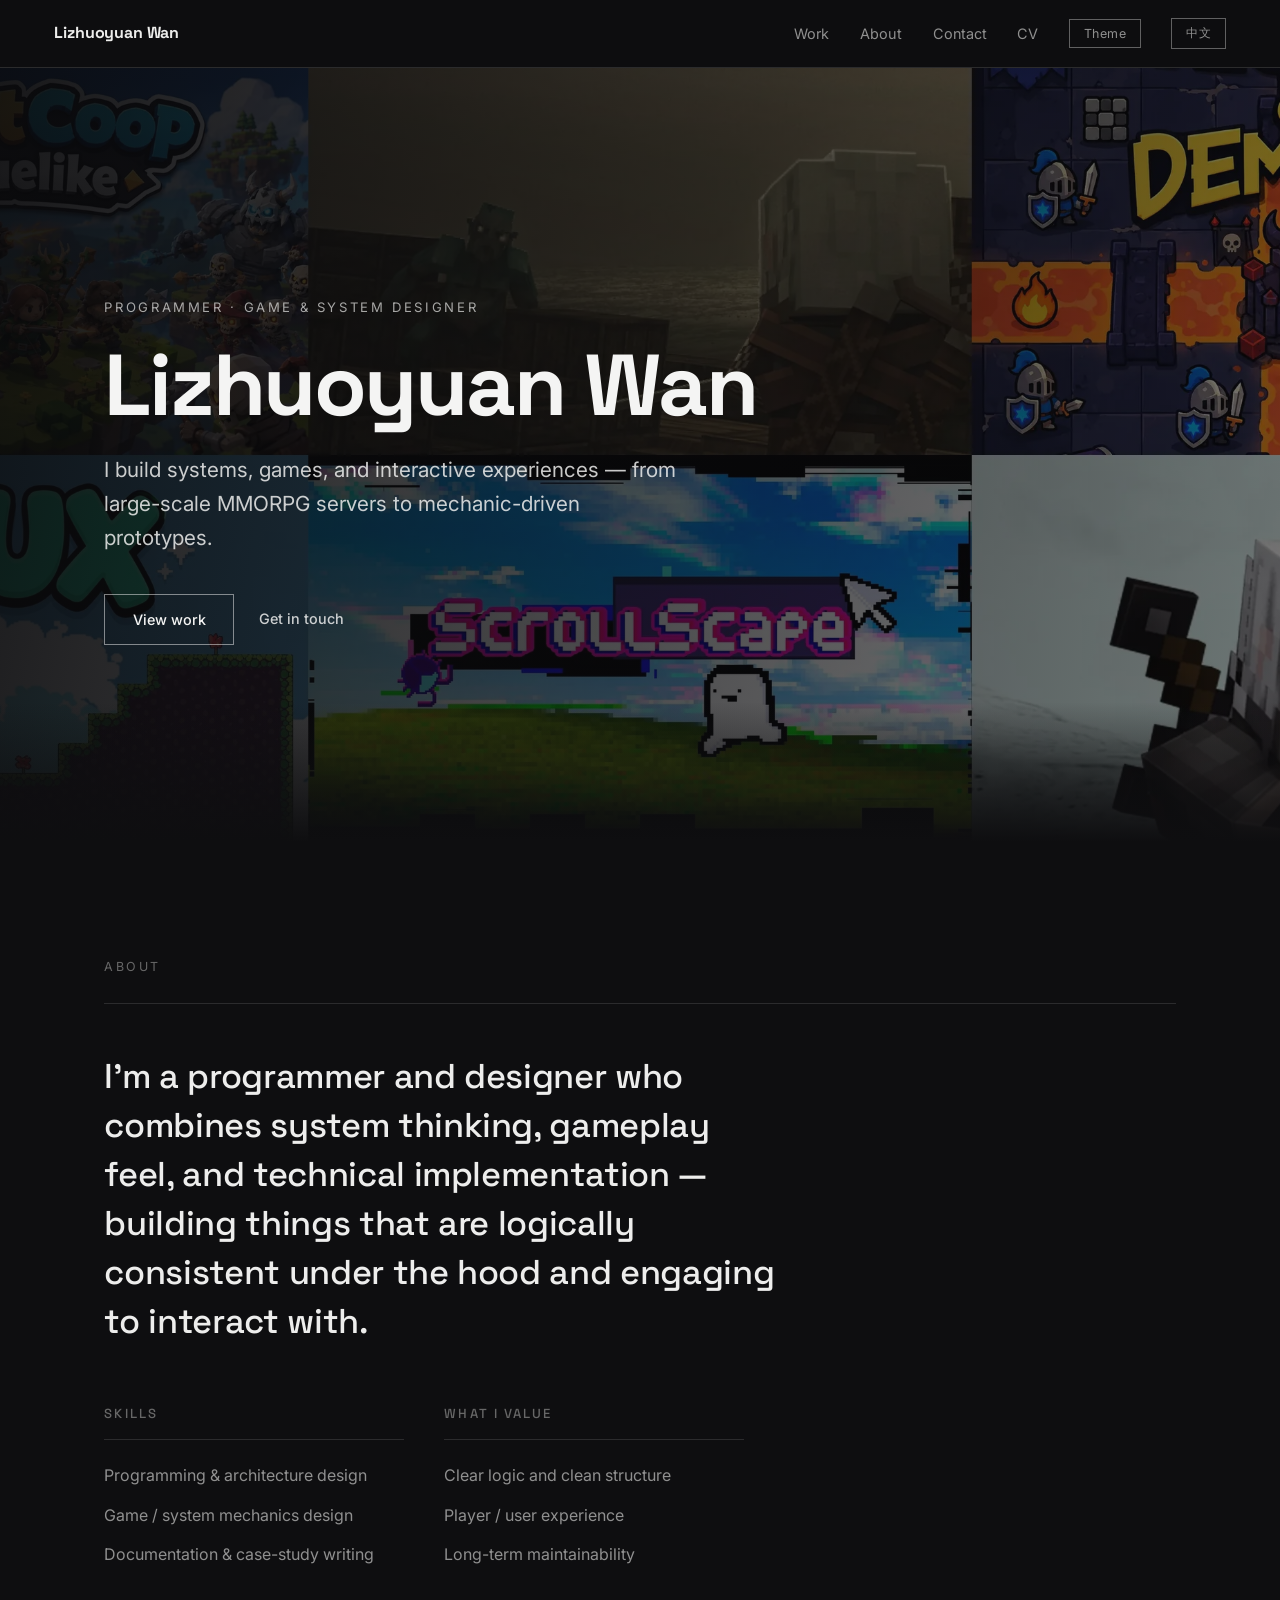
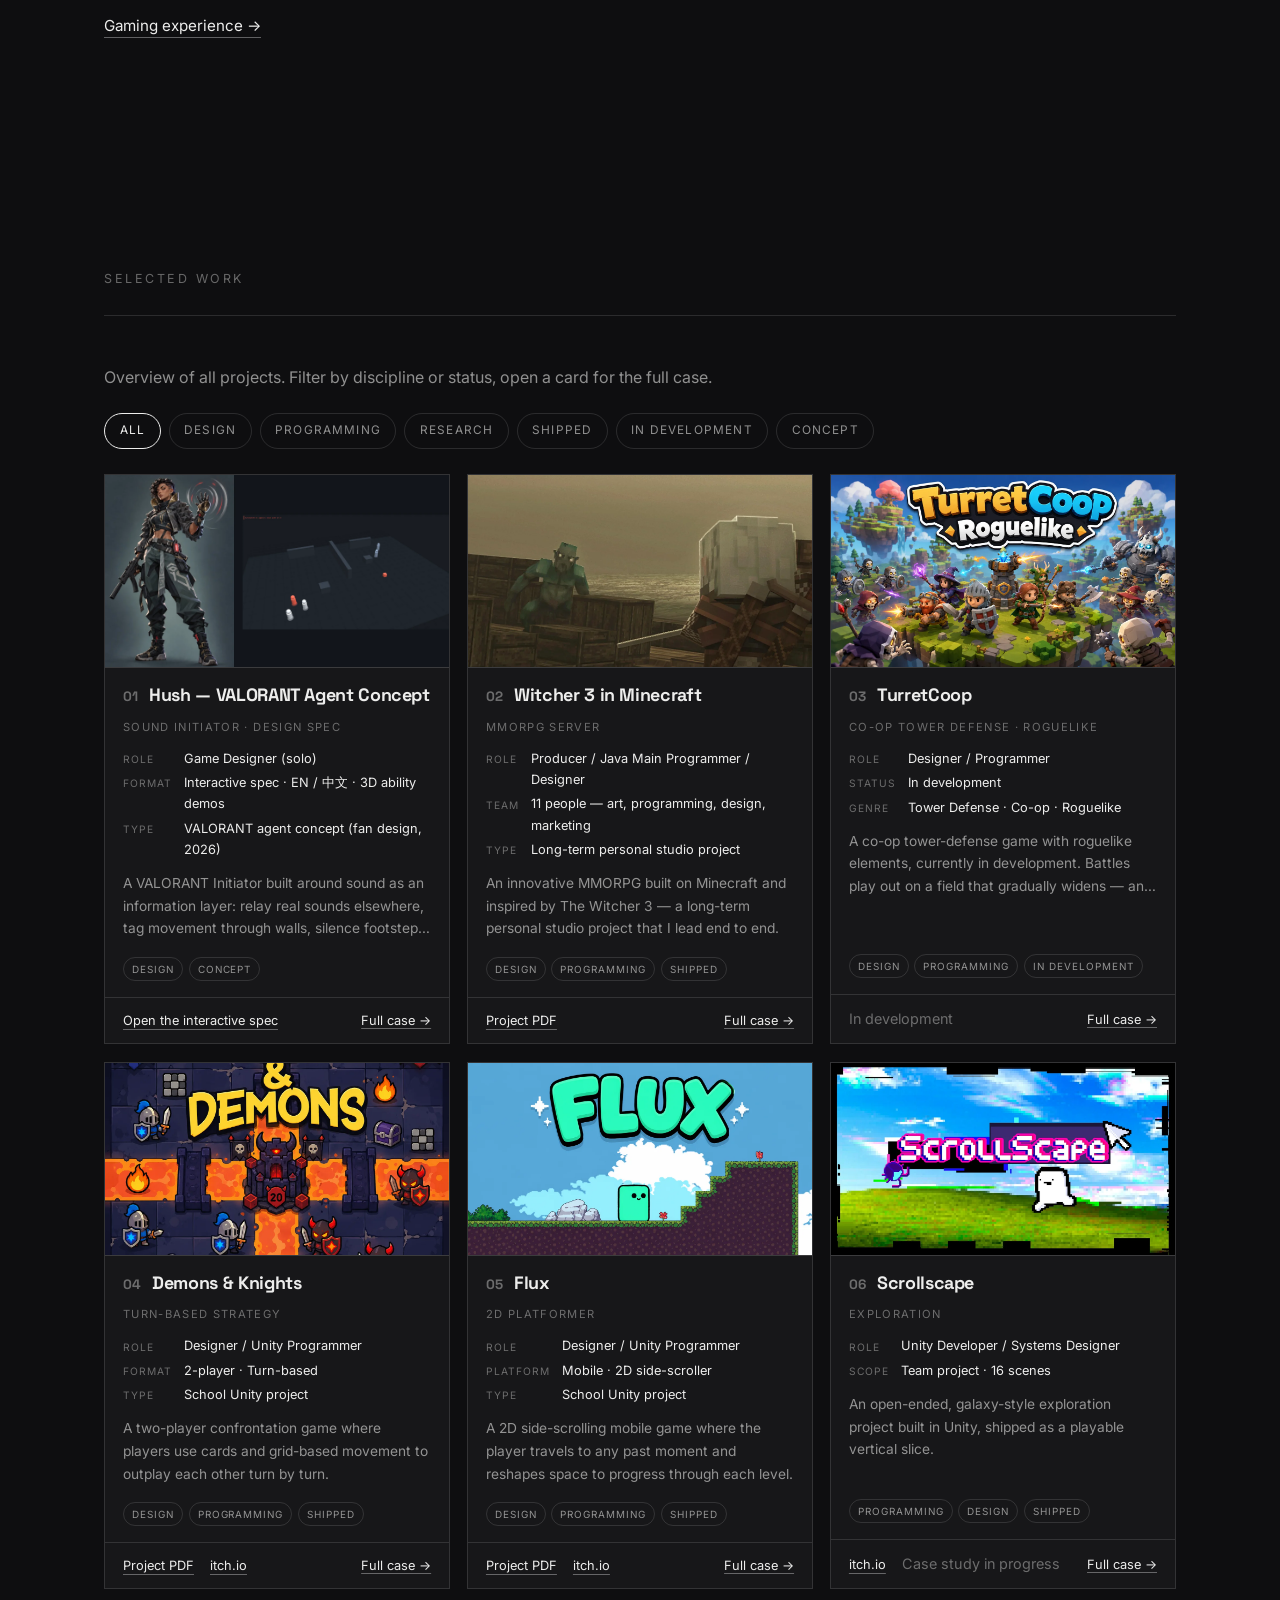
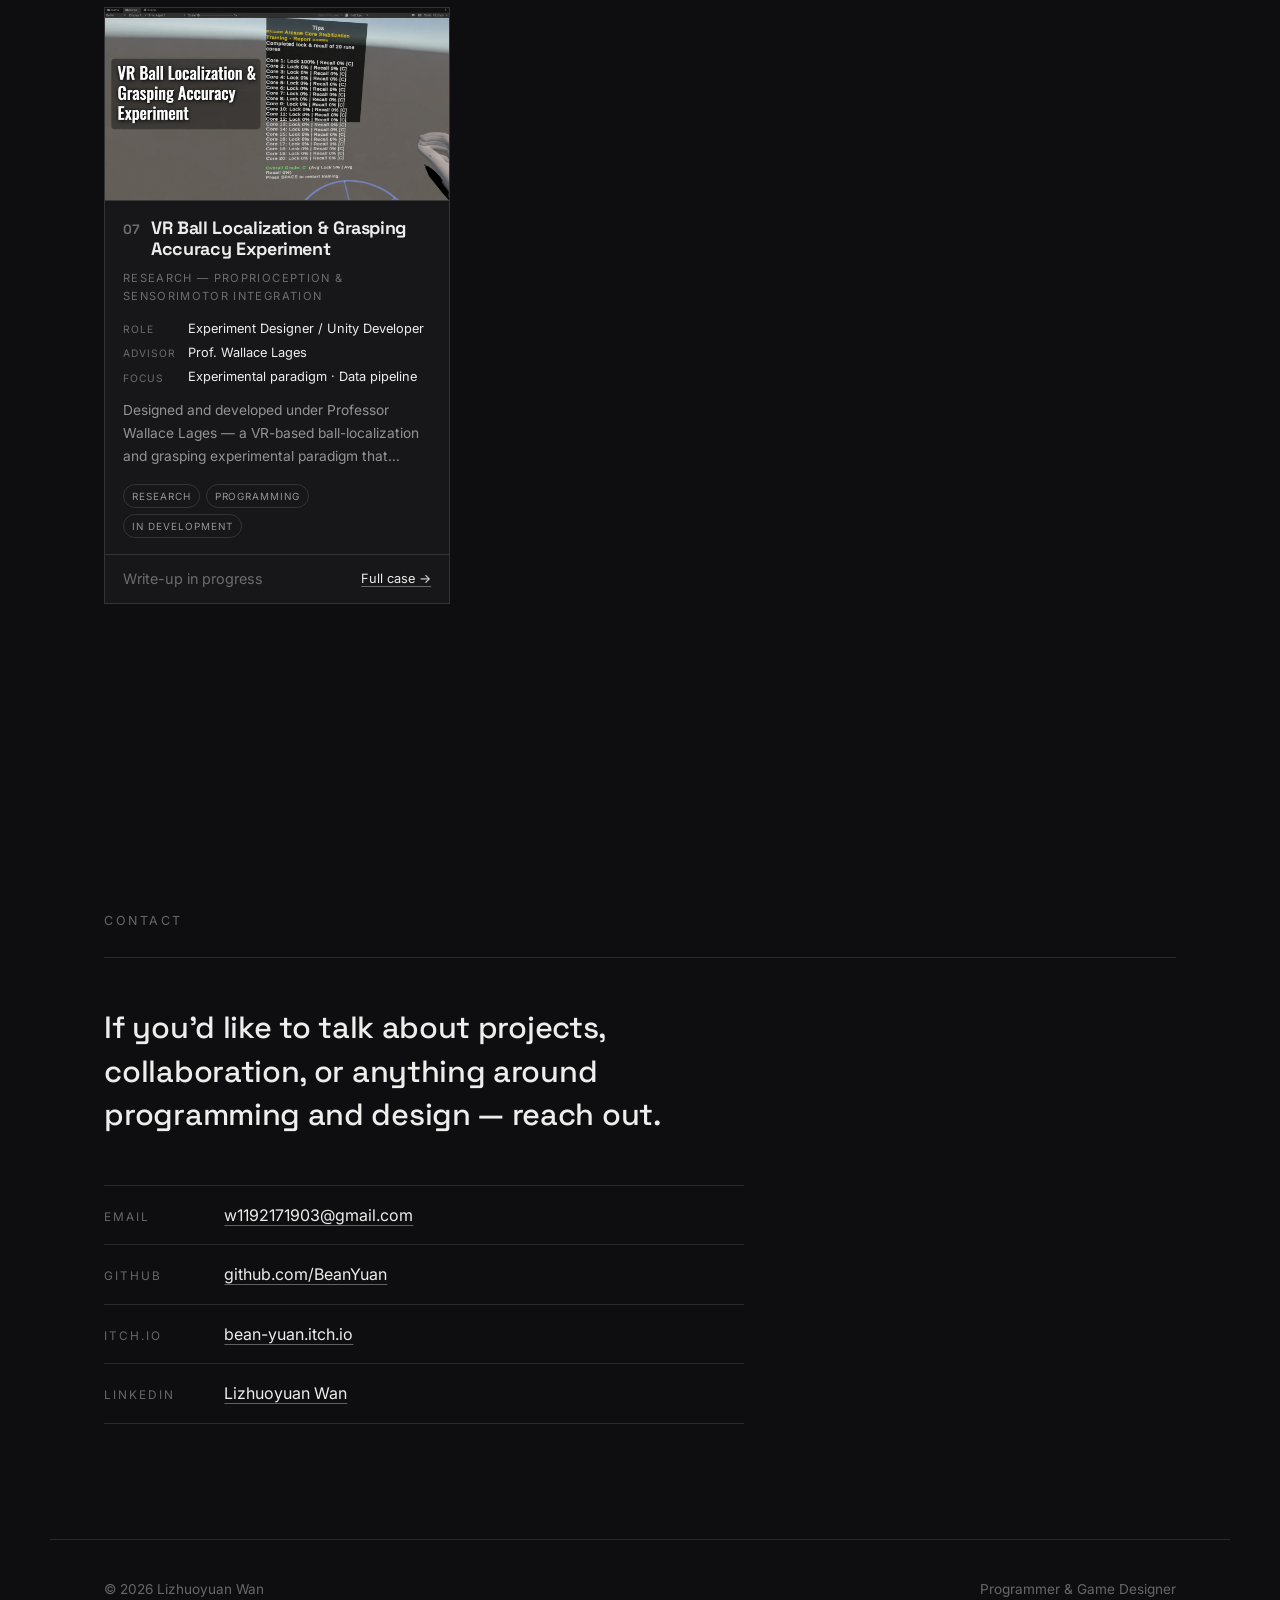
==== commit 4df72d00: "Work section as dashboard: overview grid with filters, click a card for the full case Co-Authored-By" ====
--- a/index.html
+++ b/index.html
@@ -86,9 +86,25 @@
         <section id="work" class="section">
             <p class="section-label reveal" data-i18n="work.label">Selected Work</p>
 
+            <div class="work-dash" id="work-dash">
+                <p class="dash-hint" data-i18n="work.hint">Overview of all projects. Filter by discipline or status, open a card for the full case.</p>
+                <div class="dash-filters" role="group" aria-label="Filter projects">
+                    <button type="button" class="is-active" data-filter="all" data-i18n="filter.all">All</button>
+                    <button type="button" data-filter="design" data-i18n="filter.design">Design</button>
+                    <button type="button" data-filter="programming" data-i18n="filter.programming">Programming</button>
+                    <button type="button" data-filter="research" data-i18n="filter.research">Research</button>
+                    <button type="button" data-filter="shipped" data-i18n="filter.shipped">Shipped</button>
+                    <button type="button" data-filter="indev" data-i18n="filter.indev">In development</button>
+                    <button type="button" data-filter="concept" data-i18n="filter.concept">Concept</button>
+                </div>
+                <div class="dash-grid" id="dash-grid"></div>
+            </div>
+
+            <div class="work-detail" id="work-detail">
+                <button type="button" class="work-back" data-i18n="dash.back">← Back to overview</button>
             <div class="work-list">
                 <!-- 01 Hush — VALORANT agent concept -->
-                <article class="project reveal">
+                <article class="project reveal" data-key="p0" data-tags="design,concept">
                     <div class="project-visual">
                         <img src="assets/projects/hush.webp"
                              alt="Hush — VALORANT sound Initiator concept: key art and 3D ability demo"
@@ -150,7 +166,7 @@
                 </article>
 
                 <!-- 02 Witcher 3 in Minecraft -->
-                <article class="project reveal">
+                <article class="project reveal" data-key="p1" data-tags="design,programming,shipped">
                     <div class="project-visual">
                         <img src="assets/projects/witcher.webp"
                              alt="Witcher 3 in Minecraft — MMORPG server key art"
@@ -215,7 +231,7 @@
                 </article>
 
                 <!-- 03 TurretCoop -->
-                <article class="project reveal">
+                <article class="project reveal" data-key="p2" data-tags="design,programming,indev">
                     <div class="project-visual">
                         <img src="assets/projects/turretcoop.webp"
                              alt="TurretCoop — co-op tower-defense roguelike key art"
@@ -284,7 +300,7 @@
                 </article>
 
                 <!-- 04 Demons & Knights -->
-                <article class="project reveal">
+                <article class="project reveal" data-key="p3" data-tags="design,programming,shipped">
                     <div class="project-visual">
                         <img src="assets/projects/demons-knights.webp"
                              alt="Demons &amp; Knights — grid-based strategy board"
@@ -342,7 +358,7 @@
                 </article>
 
                 <!-- 05 Flux -->
-                <article class="project reveal">
+                <article class="project reveal" data-key="p4" data-tags="design,programming,shipped">
                     <div class="project-visual">
                         <img src="assets/projects/flux.webp"
                              alt="Flux — 2D side-scrolling platformer scene"
@@ -393,7 +409,7 @@
                 </article>
 
                 <!-- 06 Scrollscape -->
-                <article class="project reveal">
+                <article class="project reveal" data-key="p5" data-tags="programming,design,shipped">
                     <div class="project-visual">
                         <img src="assets/projects/scrollscape.webp"
                              alt="Scrollscape — pixel-art browser puzzle platformer"
@@ -452,7 +468,7 @@
                 </article>
 
                 <!-- 07 VR Experiment -->
-                <article class="project reveal">
+                <article class="project reveal" data-key="p6" data-tags="research,programming,indev">
                     <div class="project-visual">
                         <img src="assets/projects/vr.webp"
                              alt="VR Ball Localization &amp; Grasping Accuracy Experiment — title card"
@@ -518,6 +534,7 @@
                         </div>
                     </div>
                 </article>
+            </div>
             </div>
         </section>
 
--- a/style.css
+++ b/style.css
@@ -857,3 +857,211 @@
         transform: none;
     }
 }
+
+
+/* ---------- Work dashboard ---------- */
+.work-dash { margin-bottom: clamp(3rem, 6vw, 5rem); }
+
+.dash-hint {
+    color: var(--text-muted);
+    max-width: 44rem;
+    margin-bottom: 1.4rem;
+}
+
+.dash-filters {
+    display: flex;
+    flex-wrap: wrap;
+    gap: 0.5rem;
+    margin-bottom: 1.6rem;
+}
+
+.dash-filters button {
+    font: inherit;
+    font-size: 0.74rem;
+    letter-spacing: 0.1em;
+    text-transform: uppercase;
+    padding: 0.45rem 0.9rem;
+    border: 1px solid var(--line);
+    border-radius: 999px;
+    background: transparent;
+    color: var(--text-muted);
+    cursor: pointer;
+    transition: border-color 0.18s ease, color 0.18s ease;
+}
+
+.dash-filters button:hover { color: var(--text); }
+.dash-filters button.is-active { border-color: var(--text); color: var(--text); }
+
+.dash-grid {
+    display: grid;
+    grid-template-columns: repeat(3, minmax(0, 1fr));
+    gap: 1.1rem;
+}
+
+.dash-card {
+    display: flex;
+    flex-direction: column;
+    border: 1px solid var(--line);
+    background: var(--panel);
+    cursor: pointer;
+    transition: border-color 0.2s ease, transform 0.35s var(--ease);
+}
+
+.dash-card:hover,
+.dash-card:focus-visible {
+    border-color: var(--line-strong);
+    transform: translateY(-2px);
+    outline: none;
+}
+
+.dash-card.is-hidden { display: none; }
+
+.dash-thumb {
+    aspect-ratio: 16 / 9;
+    overflow: hidden;
+    border-bottom: 1px solid var(--line);
+    background: var(--panel);
+}
+
+.dash-thumb img {
+    width: 100%;
+    height: 100%;
+    object-fit: cover;
+    transition: transform 0.7s var(--ease);
+}
+
+.dash-card:hover .dash-thumb img { transform: scale(1.04); }
+
+.dash-body {
+    display: flex;
+    flex-direction: column;
+    gap: 0.55rem;
+    flex: 1;
+    padding: 1rem 1.1rem 1rem;
+}
+
+.dash-head {
+    display: flex;
+    gap: 0.7rem;
+    align-items: baseline;
+}
+
+.dash-index {
+    font-family: var(--font-display);
+    font-weight: 700;
+    font-size: 0.85rem;
+    color: var(--text-faint);
+    flex: none;
+}
+
+.dash-card .project-title {
+    font-size: 1.12rem;
+    line-height: 1.2;
+    margin: 0;
+}
+
+.dash-card .project-kind {
+    margin: 0;
+    font-size: 0.7rem;
+}
+
+.dash-meta {
+    display: grid;
+    grid-template-columns: auto minmax(0, 1fr);
+    gap: 0.2rem 0.75rem;
+    margin: 0.2rem 0 0;
+    font-size: 0.8rem;
+}
+
+.dash-meta dt {
+    font-size: 0.64rem;
+    text-transform: uppercase;
+    letter-spacing: 0.1em;
+    color: var(--text-faint);
+    padding-top: 0.2rem;
+}
+
+.dash-meta dd { color: var(--text); }
+
+.dash-card .project-desc {
+    margin: 0.2rem 0 0;
+    font-size: 0.86rem;
+    display: -webkit-box;
+    -webkit-line-clamp: 3;
+    -webkit-box-orient: vertical;
+    overflow: hidden;
+}
+
+.dash-tags {
+    display: flex;
+    flex-wrap: wrap;
+    gap: 0.35rem;
+    margin-top: auto;
+    padding-top: 0.5rem;
+}
+
+.dash-tag {
+    font-size: 0.62rem;
+    text-transform: uppercase;
+    letter-spacing: 0.1em;
+    padding: 0.18rem 0.5rem;
+    border: 1px solid var(--line);
+    border-radius: 999px;
+    color: var(--text-muted);
+}
+
+.dash-foot {
+    display: flex;
+    flex-wrap: wrap;
+    gap: 0.4rem 1rem;
+    align-items: center;
+    padding: 0.75rem 1.1rem;
+    border-top: 1px solid var(--line);
+    font-size: 0.8rem;
+}
+
+.dash-details {
+    margin-left: auto;
+    font: inherit;
+    font-size: 0.8rem;
+    background: none;
+    border: 0;
+    color: var(--text);
+    cursor: pointer;
+    text-decoration: underline;
+    text-underline-offset: 3px;
+    text-decoration-color: var(--line-strong);
+}
+
+.dash-details:hover { text-decoration-color: var(--text); }
+
+/* detail region: hidden until a card is opened */
+.work-detail { display: none; }
+.work-detail.is-open { display: block; }
+
+.work-back {
+    font: inherit;
+    font-size: 0.8rem;
+    letter-spacing: 0.06em;
+    text-transform: uppercase;
+    background: transparent;
+    border: 1px solid var(--line);
+    color: var(--text-muted);
+    padding: 0.5rem 0.9rem;
+    cursor: pointer;
+    margin-bottom: 2.4rem;
+    transition: border-color 0.18s ease, color 0.18s ease;
+}
+
+.work-back:hover { color: var(--text); border-color: var(--text); }
+
+.work-list .project { display: none; }
+.work-list.has-open .project.is-open { display: flex; }
+
+@media (max-width: 980px) {
+    .dash-grid { grid-template-columns: repeat(2, minmax(0, 1fr)); }
+}
+
+@media (max-width: 600px) {
+    .dash-grid { grid-template-columns: 1fr; }
+}
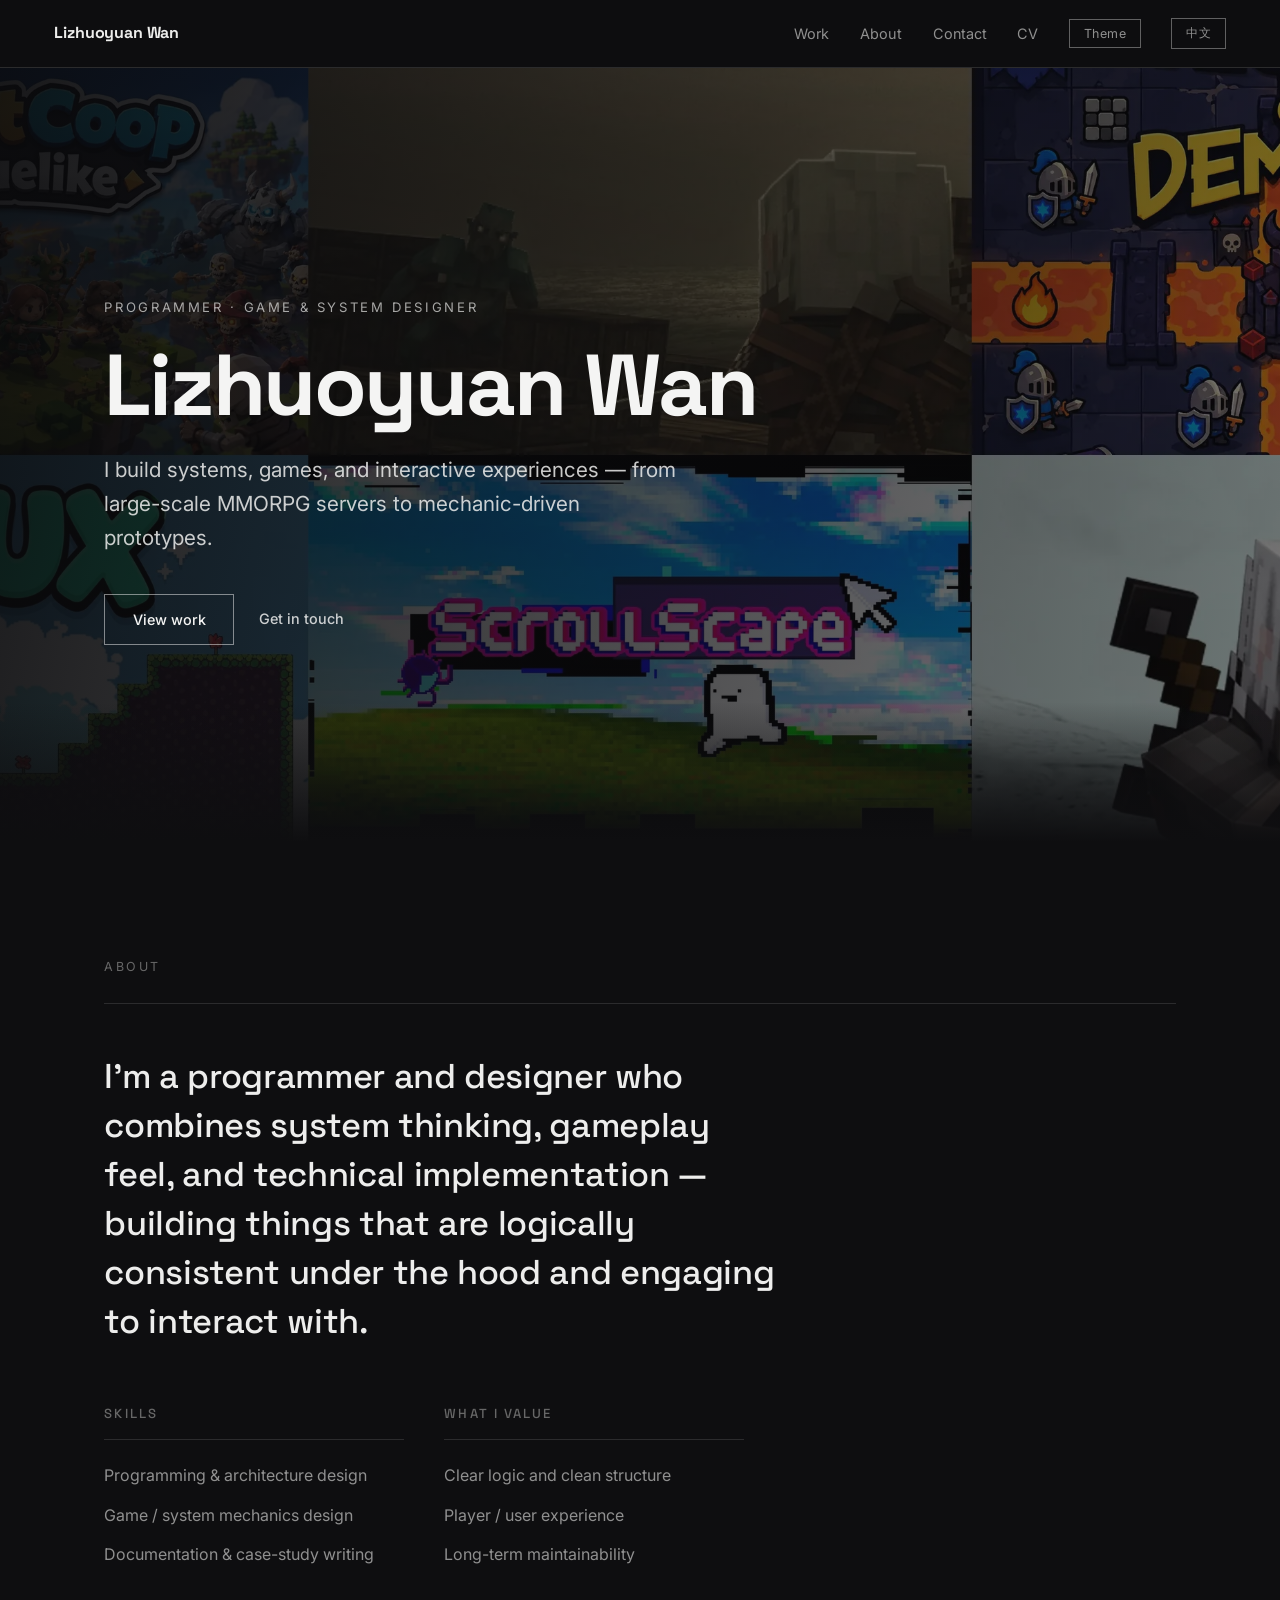
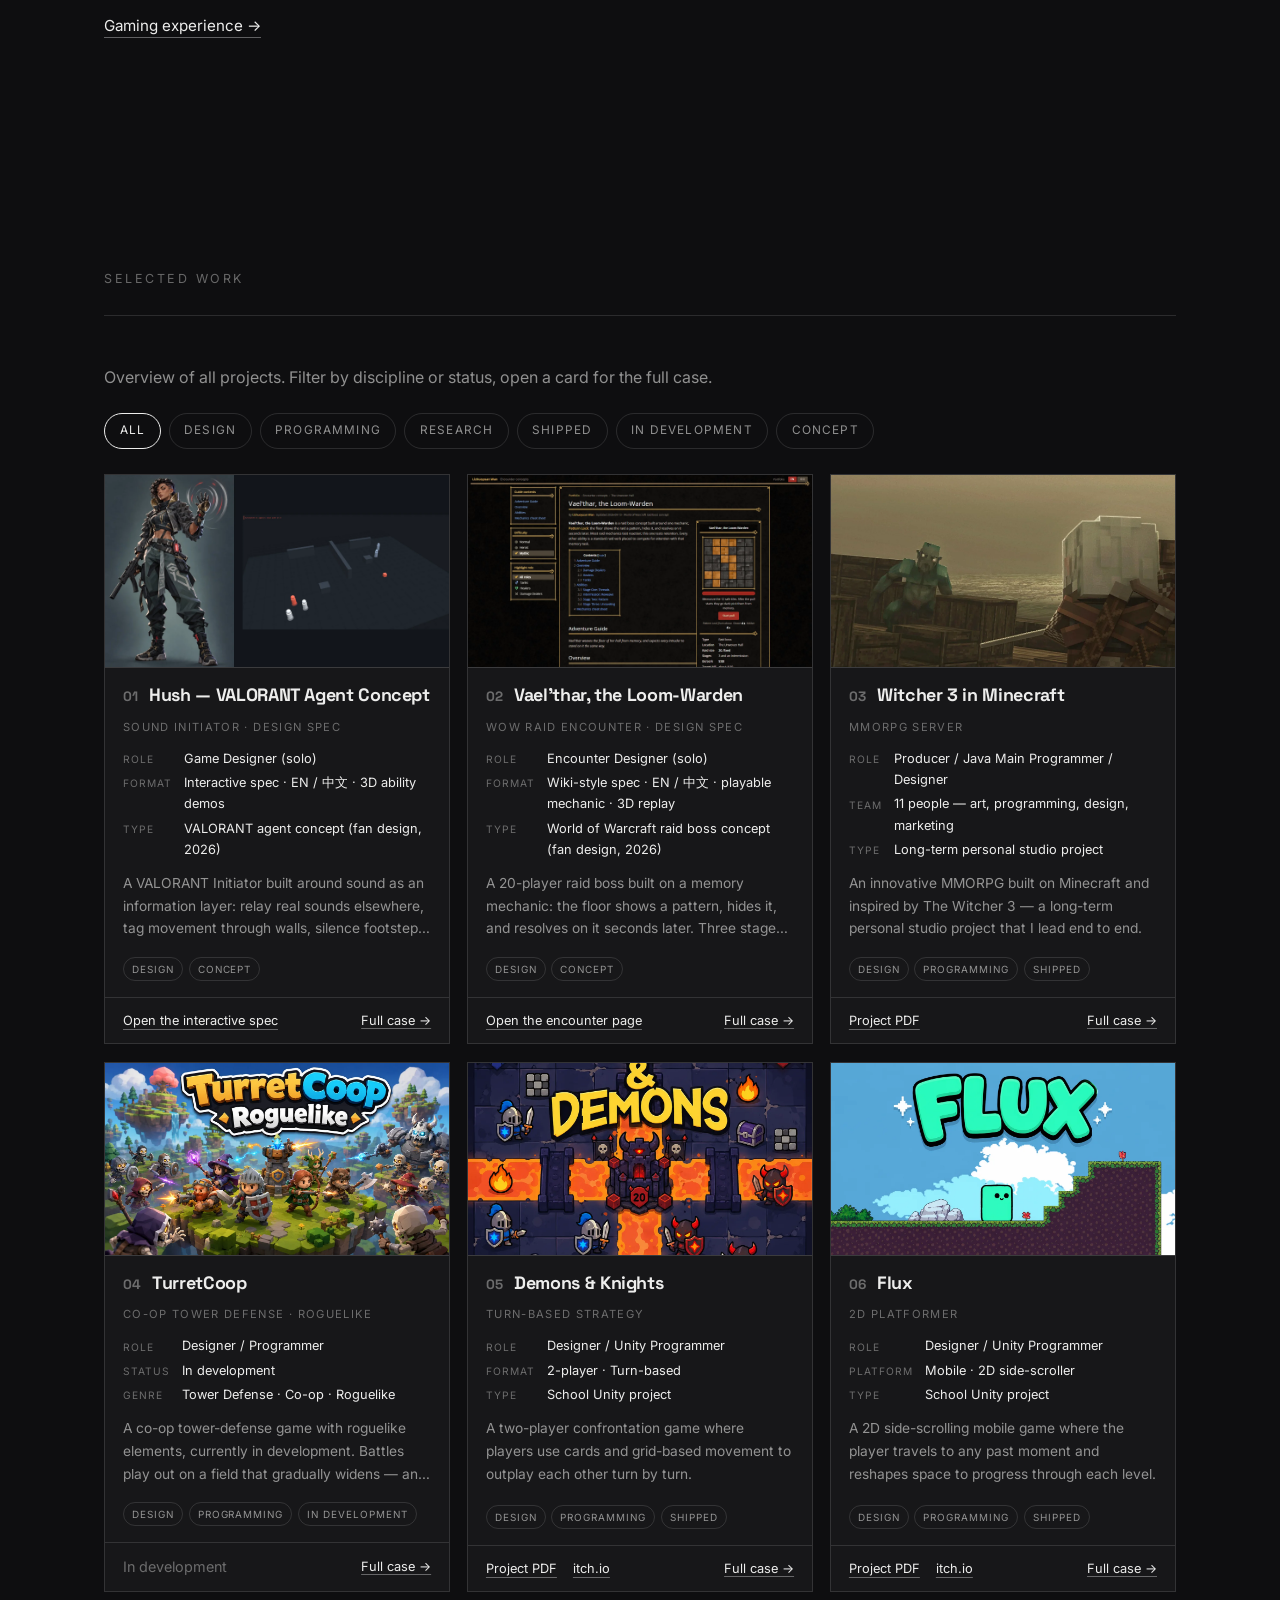
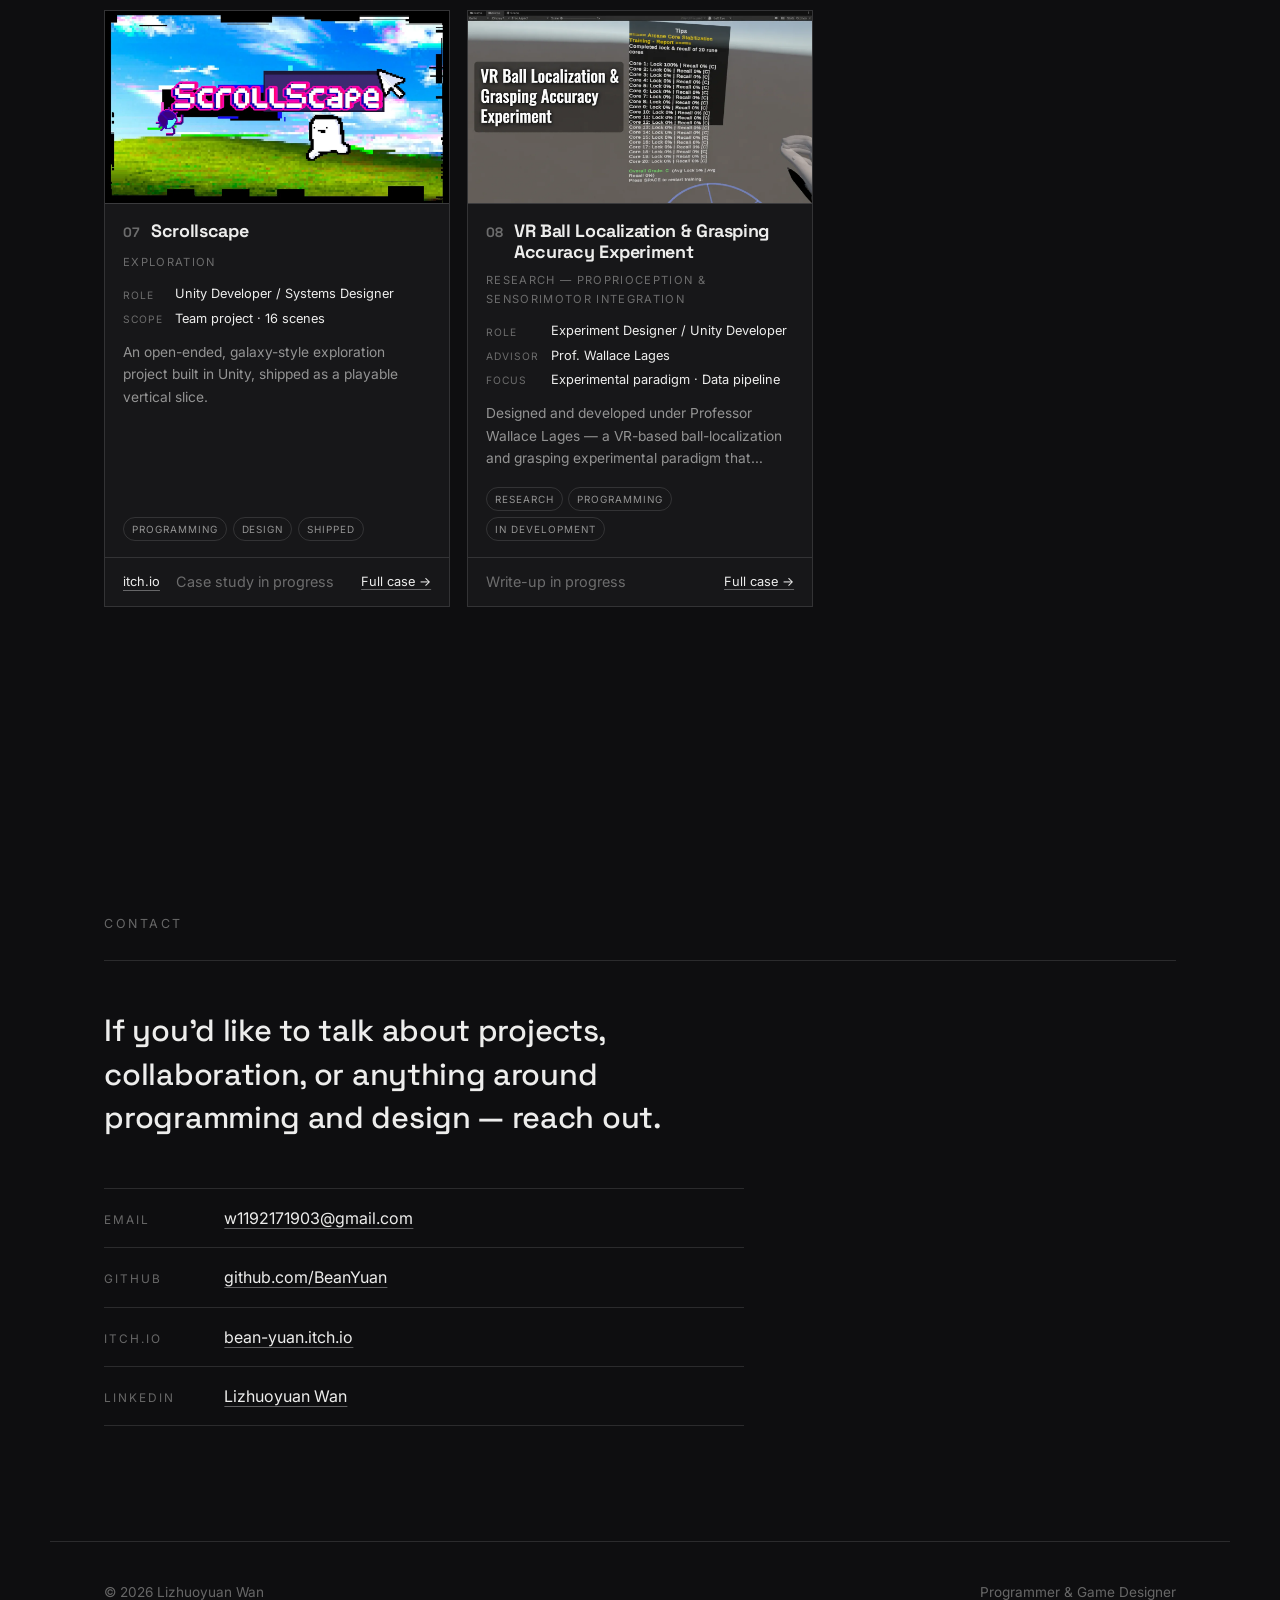
==== commit a49cf993: "Add Vael'thar, the Loom-Warden WoW raid encounter page as project 02 Wiki-style encounter spec with " ====
--- a/index.html
+++ b/index.html
@@ -165,7 +165,69 @@
                     </div>
                 </article>
 
-                <!-- 02 Witcher 3 in Minecraft -->
+                <!-- 02 Vael'thar — WoW raid encounter -->
+                <article class="project reveal" data-key="p7" data-tags="design,concept">
+                    <div class="project-visual">
+                        <img src="assets/projects/wow-loom.webp"
+                             alt="Vael'thar, the Loom-Warden — World of Warcraft raid encounter page in an encounter-journal wiki layout"
+                             loading="lazy" />
+                    </div>
+                    <div class="project-grid">
+                        <aside class="project-aside">
+                            <span class="project-index">02</span>
+                            <dl class="project-meta">
+                                <dt data-i18n="meta.role">Role</dt>
+                                <dd data-i18n="p7.dd.role">Encounter Designer (solo)</dd>
+                                <dt data-i18n="meta.format">Format</dt>
+                                <dd data-i18n="p7.dd.format">Wiki-style spec · EN / 中文 · playable mechanic · 3D replay</dd>
+                                <dt data-i18n="meta.type">Type</dt>
+                                <dd data-i18n="p7.dd.type">World of Warcraft raid boss concept (fan design, 2026)</dd>
+                            </dl>
+                        </aside>
+                        <div class="project-main">
+                            <h2 class="project-title">Vael'thar, the Loom-Warden</h2>
+                            <p class="project-kind" data-i18n="p7.kind">WoW Raid Encounter · Design Spec</p>
+                            <p class="project-desc" data-i18n="p7.desc">
+                                A 20-player raid boss built on a memory mechanic: the floor shows a pattern,
+                                hides it, and resolves on it seconds later. Three stages and an intermission, with
+                                difficulty-aware values, role filters, a cast timeline, a playable Pattern Lock grid
+                                and a 3D replay of every stage.
+                            </p>
+
+                            <figure class="project-gallery">
+                                <img src="assets/projects/wow-loom.webp"
+                                     alt="Encounter page: contents, infobox with the playable Pattern Lock grid"
+                                     loading="lazy" />
+                                <img src="assets/projects/wow-loom-p2.webp"
+                                     alt="Stage Two replay — Pattern Lock resolving on the grid"
+                                     loading="lazy" />
+                                <img src="assets/projects/wow-loom-inter.webp"
+                                     alt="Intermission replay — Warp Threads sweeping while the raid kills Spindles"
+                                     loading="lazy" />
+                                <img src="assets/projects/wow-loom-p3.webp"
+                                     alt="Stage Three replay — shrunken grid with the rotated pattern"
+                                     loading="lazy" />
+                                <figcaption data-i18n="p7.gcap">The encounter page and 3D replays of Stage Two, the intermission and Stage Three.</figcaption>
+                            </figure>
+
+                            <div class="detail-block">
+                                <h3 class="detail-h" data-i18n="detail.design">Design &amp; Planning</h3>
+                                <ul class="detail-list">
+                                    <li data-i18n="p7.design1">Pattern Lock: twelve safe tiles are shown for 4 s and hidden for 6 s, then Tighten hits every player off a safe tile for 60% and a stun.</li>
+                                    <li data-i18n="p7.design2">Stage One layers a tether, a soak and an interrupt so each ability pulls the raid in a different direction.</li>
+                                    <li data-i18n="p7.design3">Intermission: sweeping threads with a single gap while Spindles must die in 45 s; on Heroic and Mythic their Knot roots players until dispelled.</li>
+                                    <li data-i18n="p7.design4">Stage Three shrinks the grid (5×5 Heroic, 4×4 Mythic) and, on Mythic, rotates the hidden pattern 90° before it resolves.</li>
+                                </ul>
+                            </div>
+
+                            <div class="project-links">
+                                <a class="link" href="wow-encounter-loomwarden.html" target="_blank" rel="noopener" data-i18n="p7.link">Open the encounter page</a>
+                            </div>
+                        </div>
+                    </div>
+                </article>
+
+                <!-- 03 Witcher 3 in Minecraft -->
                 <article class="project reveal" data-key="p1" data-tags="design,programming,shipped">
                     <div class="project-visual">
                         <img src="assets/projects/witcher.webp"
@@ -174,7 +236,7 @@
                     </div>
                     <div class="project-grid">
                         <aside class="project-aside">
-                            <span class="project-index">02</span>
+                            <span class="project-index">03</span>
                             <dl class="project-meta">
                                 <dt data-i18n="meta.role">Role</dt>
                                 <dd data-i18n="p1.dd.role">Producer / Java Main Programmer / Designer</dd>
@@ -230,7 +292,7 @@
                     </div>
                 </article>
 
-                <!-- 03 TurretCoop -->
+                <!-- 04 TurretCoop -->
                 <article class="project reveal" data-key="p2" data-tags="design,programming,indev">
                     <div class="project-visual">
                         <img src="assets/projects/turretcoop.webp"
@@ -239,7 +301,7 @@
                     </div>
                     <div class="project-grid">
                         <aside class="project-aside">
-                            <span class="project-index">03</span>
+                            <span class="project-index">04</span>
                             <dl class="project-meta">
                                 <dt data-i18n="meta.role">Role</dt>
                                 <dd data-i18n="p2.dd.role">Designer / Programmer</dd>
@@ -299,7 +361,7 @@
                     </div>
                 </article>
 
-                <!-- 04 Demons & Knights -->
+                <!-- 05 Demons & Knights -->
                 <article class="project reveal" data-key="p3" data-tags="design,programming,shipped">
                     <div class="project-visual">
                         <img src="assets/projects/demons-knights.webp"
@@ -308,7 +370,7 @@
                     </div>
                     <div class="project-grid">
                         <aside class="project-aside">
-                            <span class="project-index">04</span>
+                            <span class="project-index">05</span>
                             <dl class="project-meta">
                                 <dt data-i18n="meta.role">Role</dt>
                                 <dd data-i18n="p3.dd.role">Designer / Unity Programmer</dd>
@@ -357,7 +419,7 @@
                     </div>
                 </article>
 
-                <!-- 05 Flux -->
+                <!-- 06 Flux -->
                 <article class="project reveal" data-key="p4" data-tags="design,programming,shipped">
                     <div class="project-visual">
                         <img src="assets/projects/flux.webp"
@@ -366,7 +428,7 @@
                     </div>
                     <div class="project-grid">
                         <aside class="project-aside">
-                            <span class="project-index">05</span>
+                            <span class="project-index">06</span>
                             <dl class="project-meta">
                                 <dt data-i18n="meta.role">Role</dt>
                                 <dd data-i18n="p4.dd.role">Designer / Unity Programmer</dd>
@@ -408,7 +470,7 @@
                     </div>
                 </article>
 
-                <!-- 06 Scrollscape -->
+                <!-- 07 Scrollscape -->
                 <article class="project reveal" data-key="p5" data-tags="programming,design,shipped">
                     <div class="project-visual">
                         <img src="assets/projects/scrollscape.webp"
@@ -417,7 +479,7 @@
                     </div>
                     <div class="project-grid">
                         <aside class="project-aside">
-                            <span class="project-index">06</span>
+                            <span class="project-index">07</span>
                             <dl class="project-meta">
                                 <dt data-i18n="meta.role">Role</dt>
                                 <dd data-i18n="p5.dd.role">Unity Developer / Systems Designer</dd>
@@ -467,7 +529,7 @@
                     </div>
                 </article>
 
-                <!-- 07 VR Experiment -->
+                <!-- 08 VR Experiment -->
                 <article class="project reveal" data-key="p6" data-tags="research,programming,indev">
                     <div class="project-visual">
                         <img src="assets/projects/vr.webp"
@@ -476,7 +538,7 @@
                     </div>
                     <div class="project-grid">
                         <aside class="project-aside">
-                            <span class="project-index">07</span>
+                            <span class="project-index">08</span>
                             <dl class="project-meta">
                                 <dt data-i18n="meta.role">Role</dt>
                                 <dd data-i18n="p6.dd.role">Experiment Designer / Unity Developer</dd>
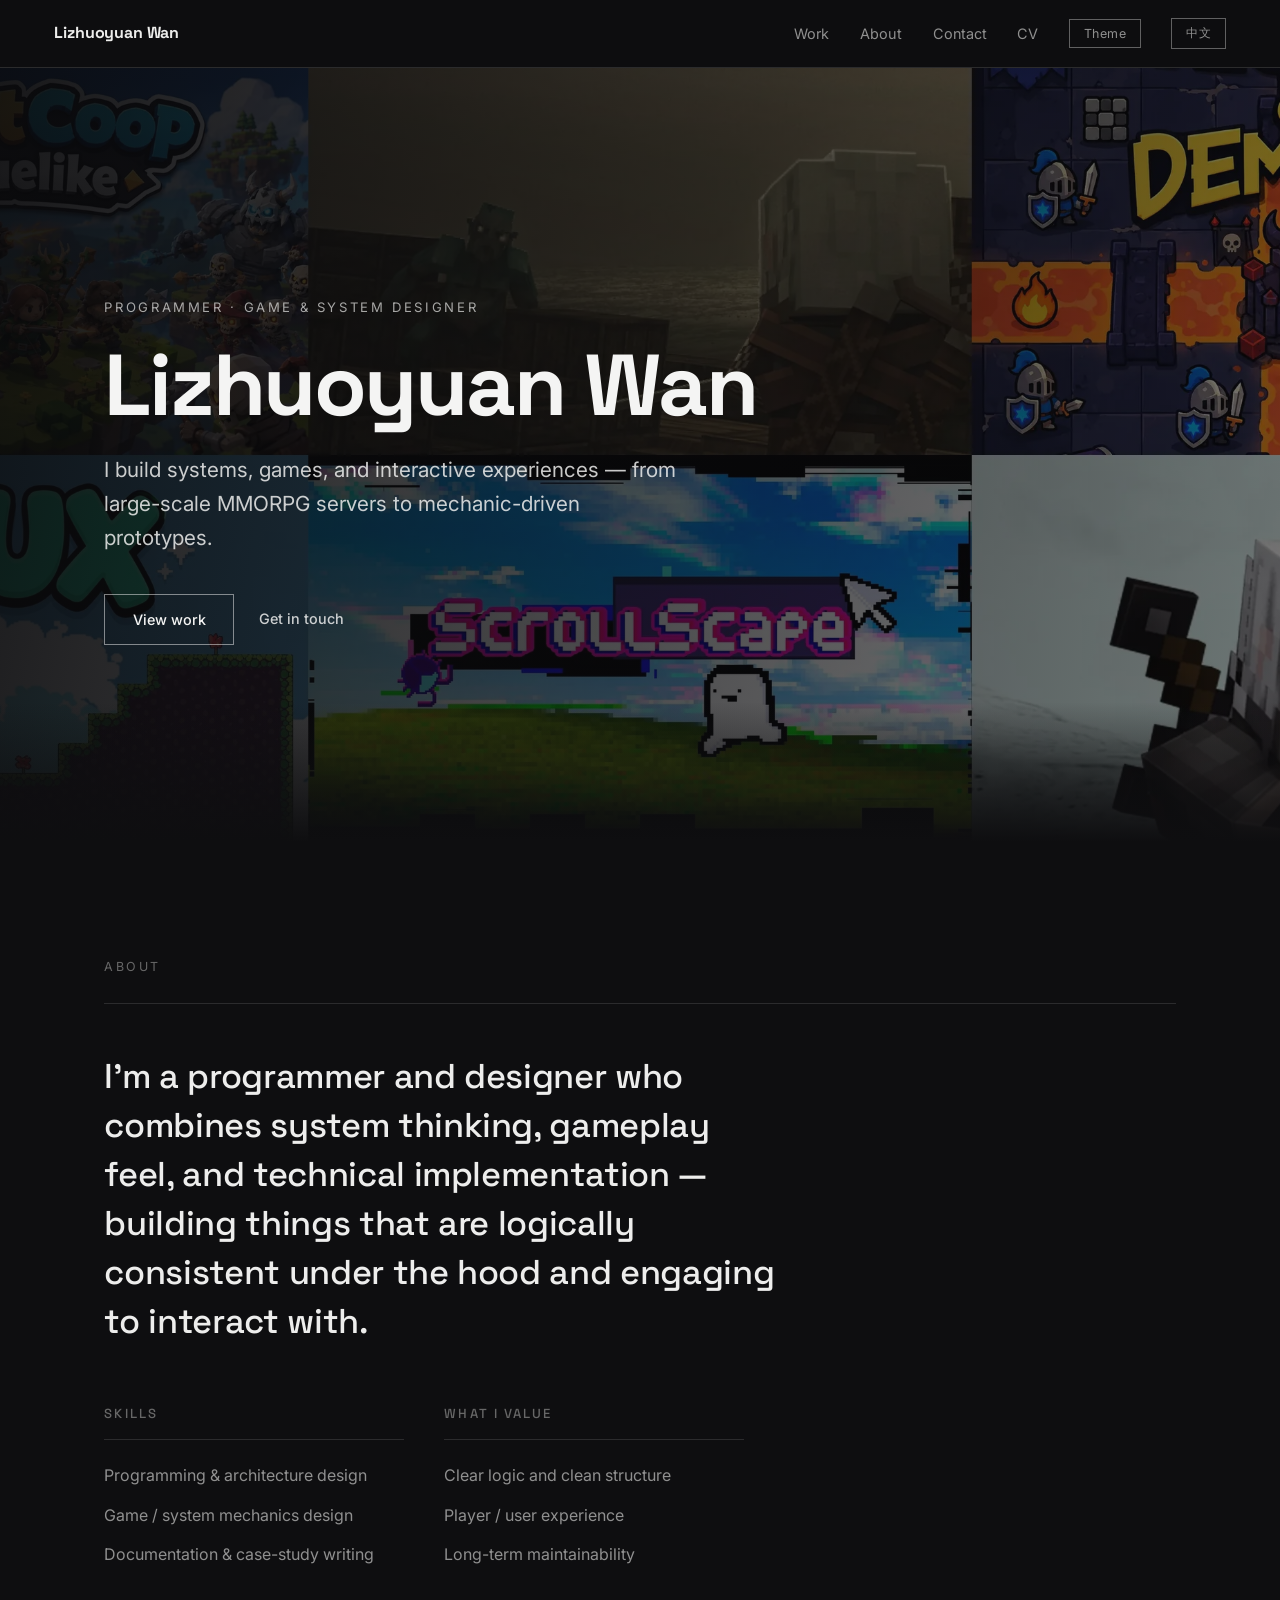
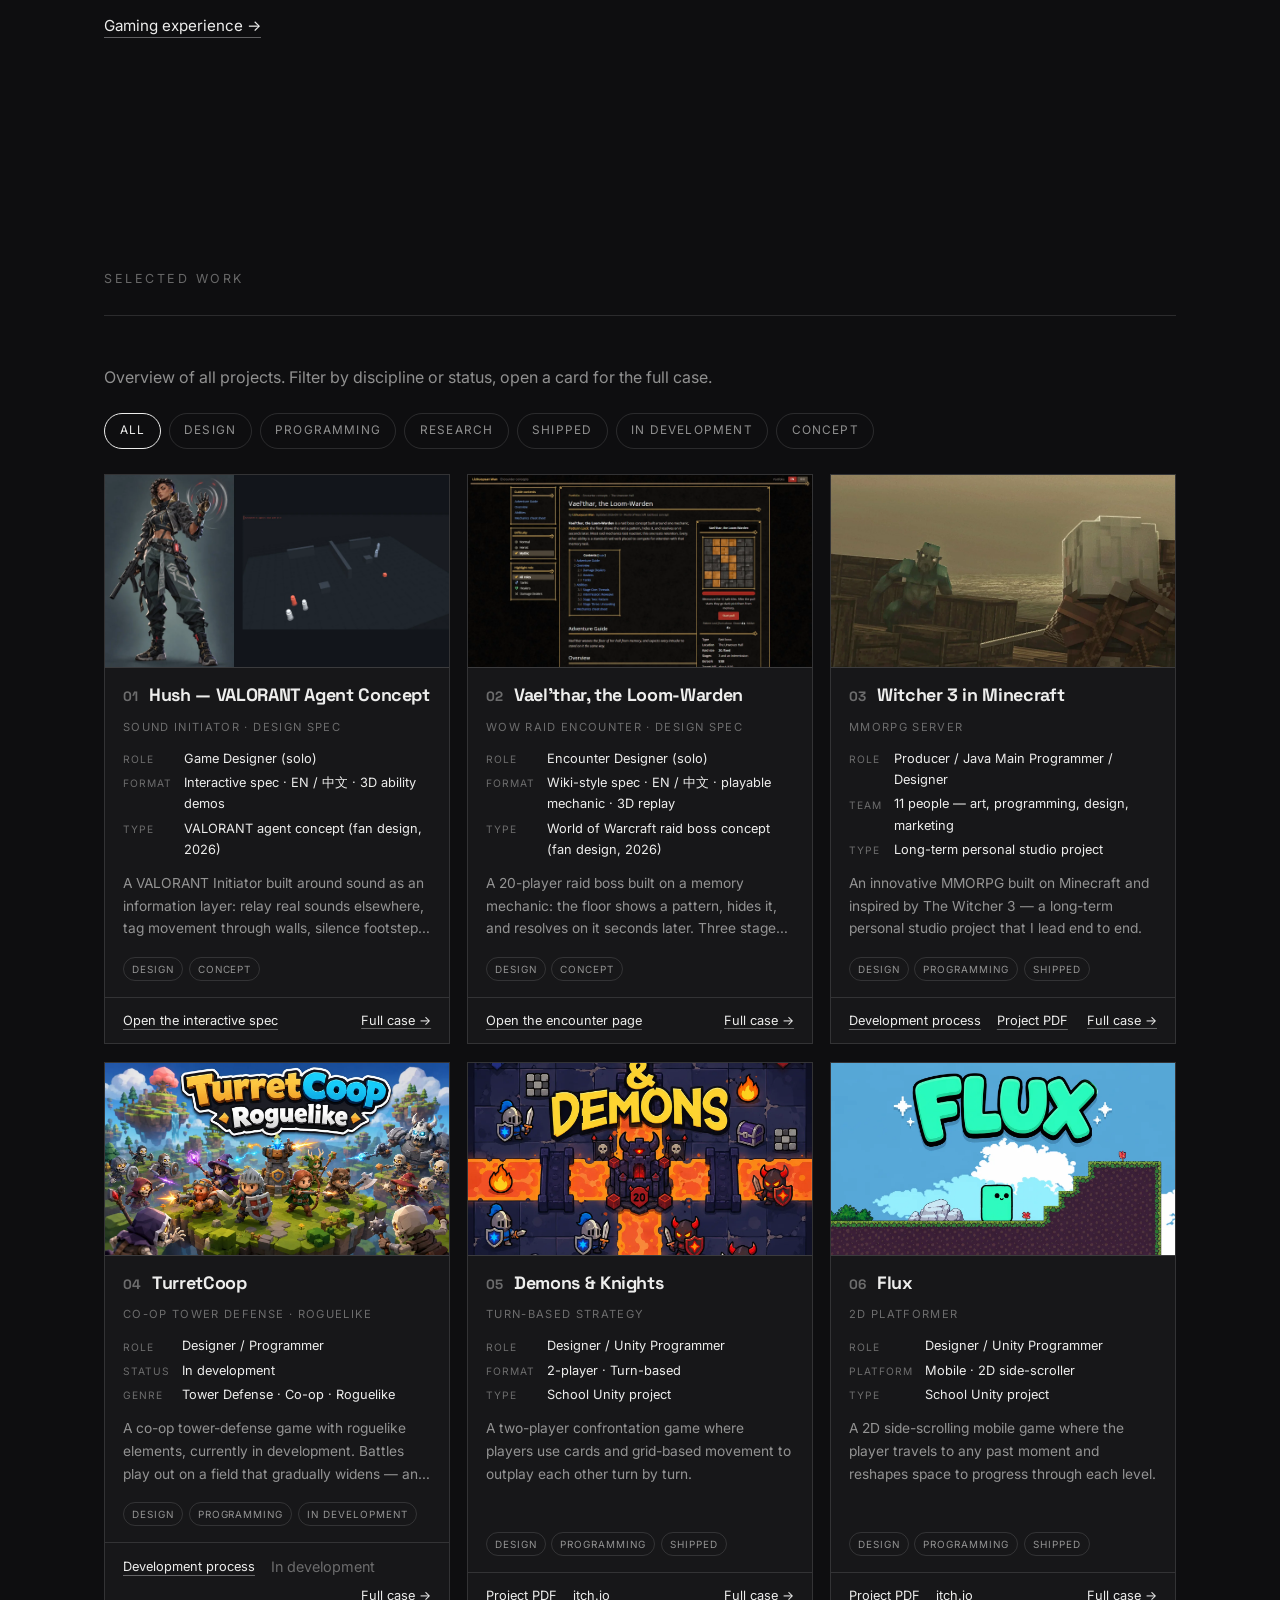
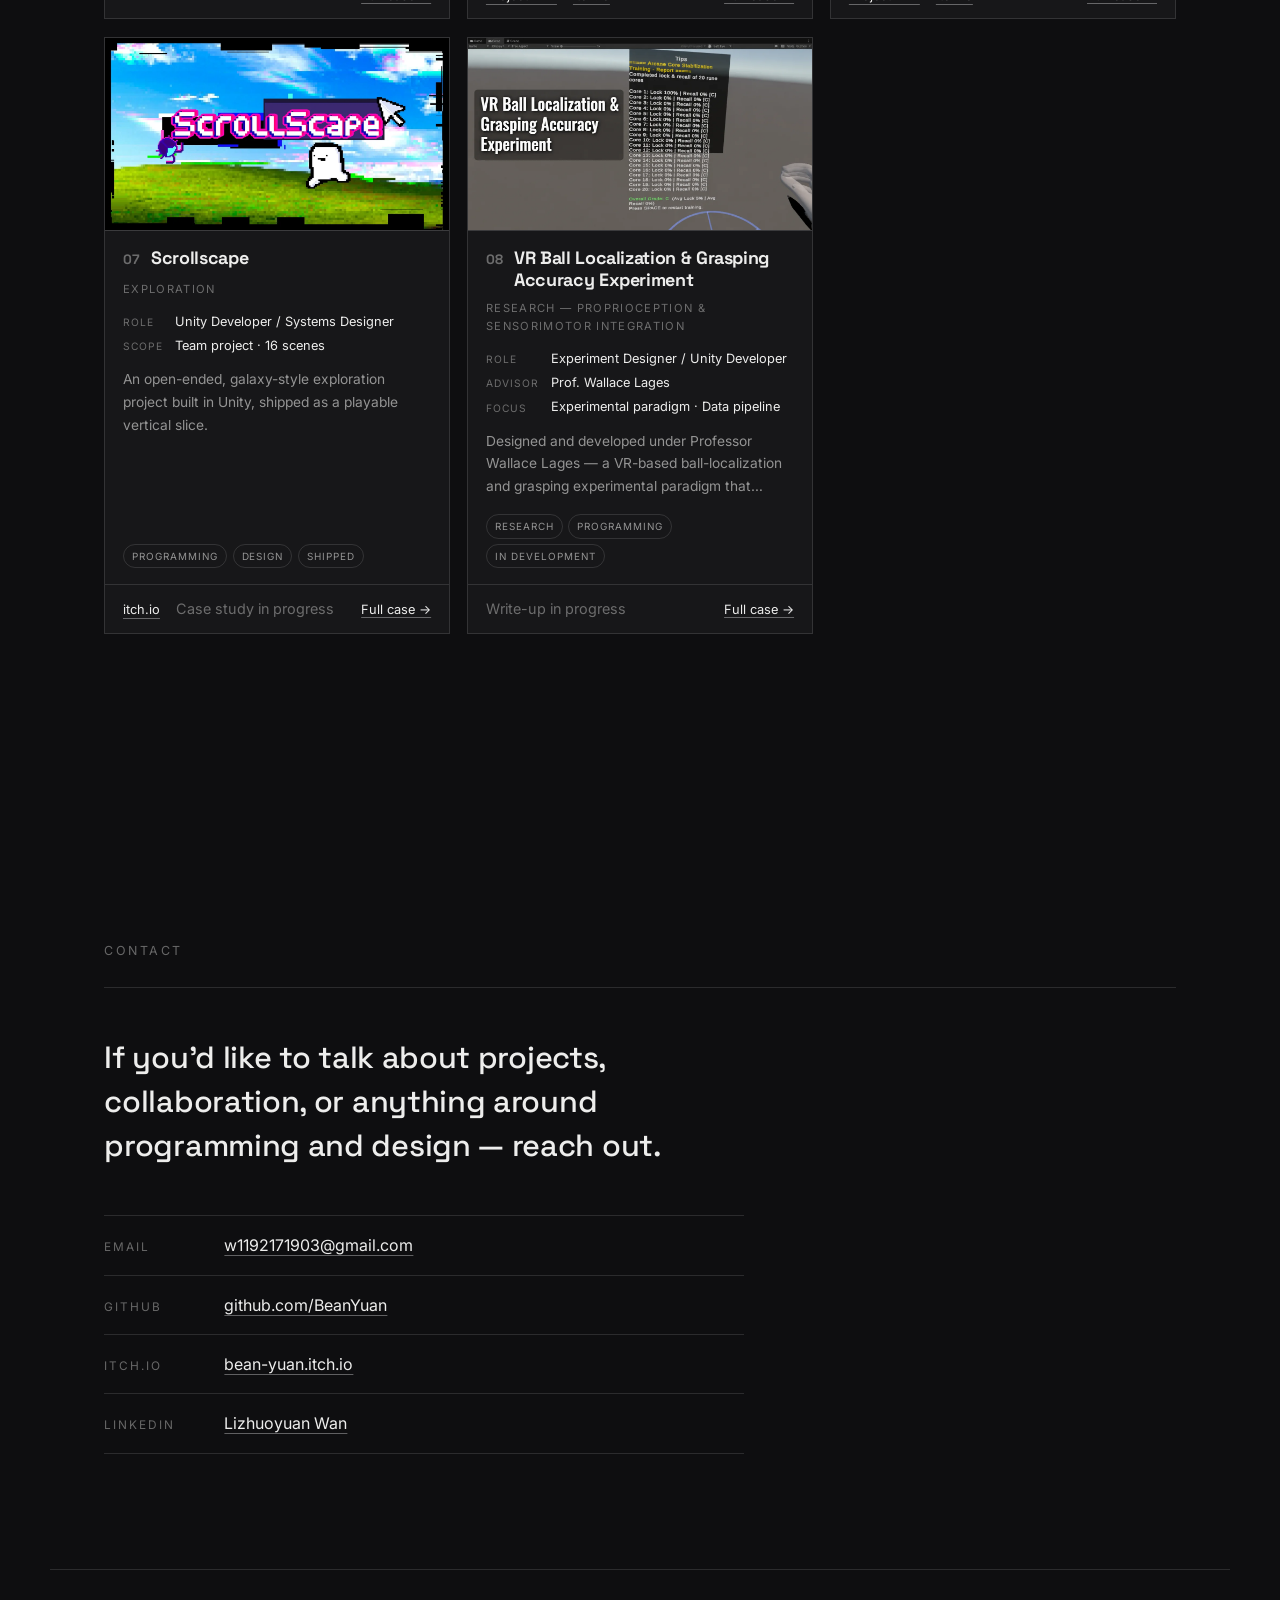
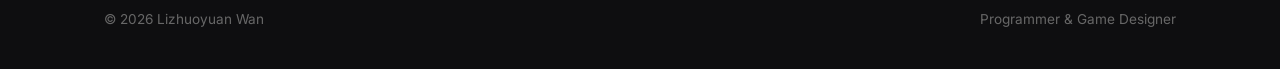
==== commit ed75f1f1: "Add development-process pages for Witcher 3 in Minecraft and TurretCoop Tabbed sub-navbar per phase " ====
--- a/index.html
+++ b/index.html
@@ -286,6 +286,7 @@
                             </div>
 
                             <div class="project-links">
+                                <a class="link" href="dev-witcher.html" target="_blank" rel="noopener" data-i18n="link.process">Development process</a>
                                 <a class="link" href="pdf/project-1.pdf" target="_blank" rel="noopener" data-i18n="link.pdf">Project PDF</a>
                             </div>
                         </div>
@@ -355,6 +356,7 @@
                             </div>
 
                             <div class="project-links">
+                                <a class="link" href="dev-turretcoop.html" target="_blank" rel="noopener" data-i18n="link.process">Development process</a>
                                 <span class="link-note" data-i18n="note.inDev">In development</span>
                             </div>
                         </div>
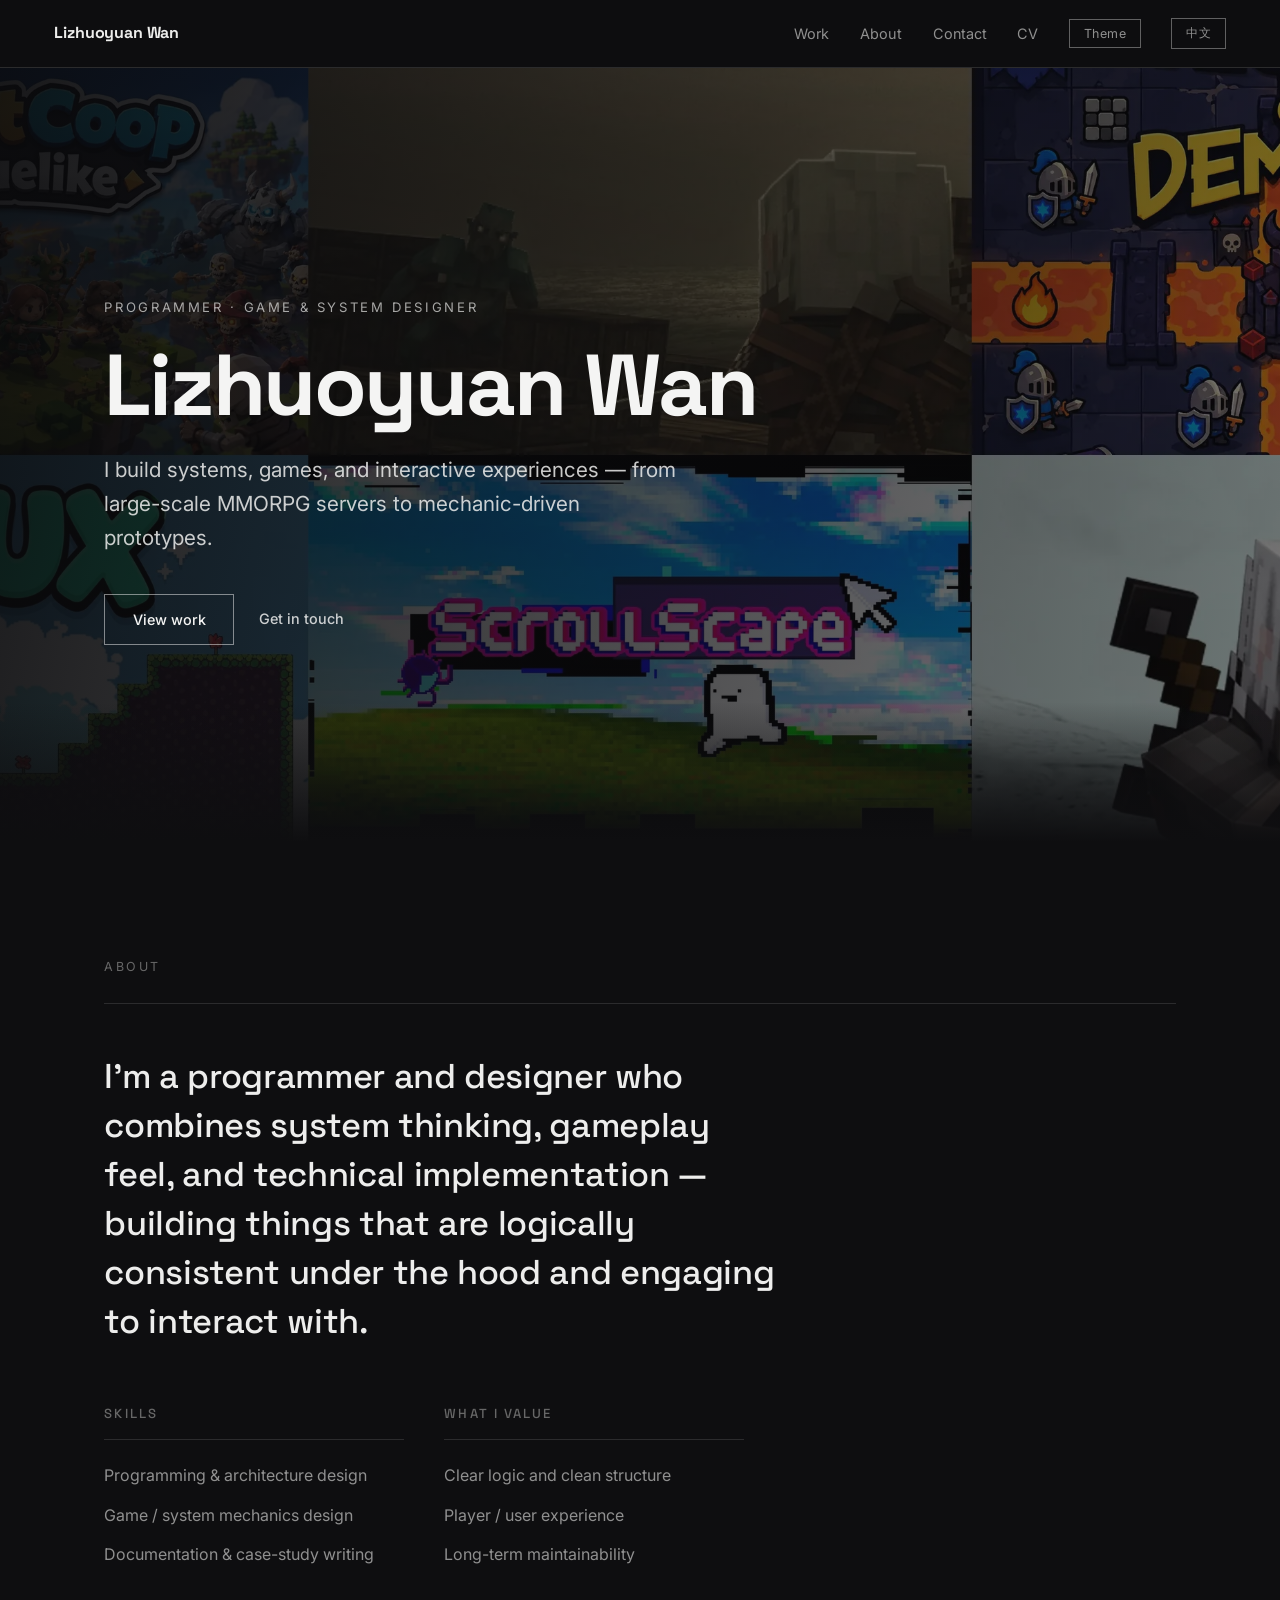
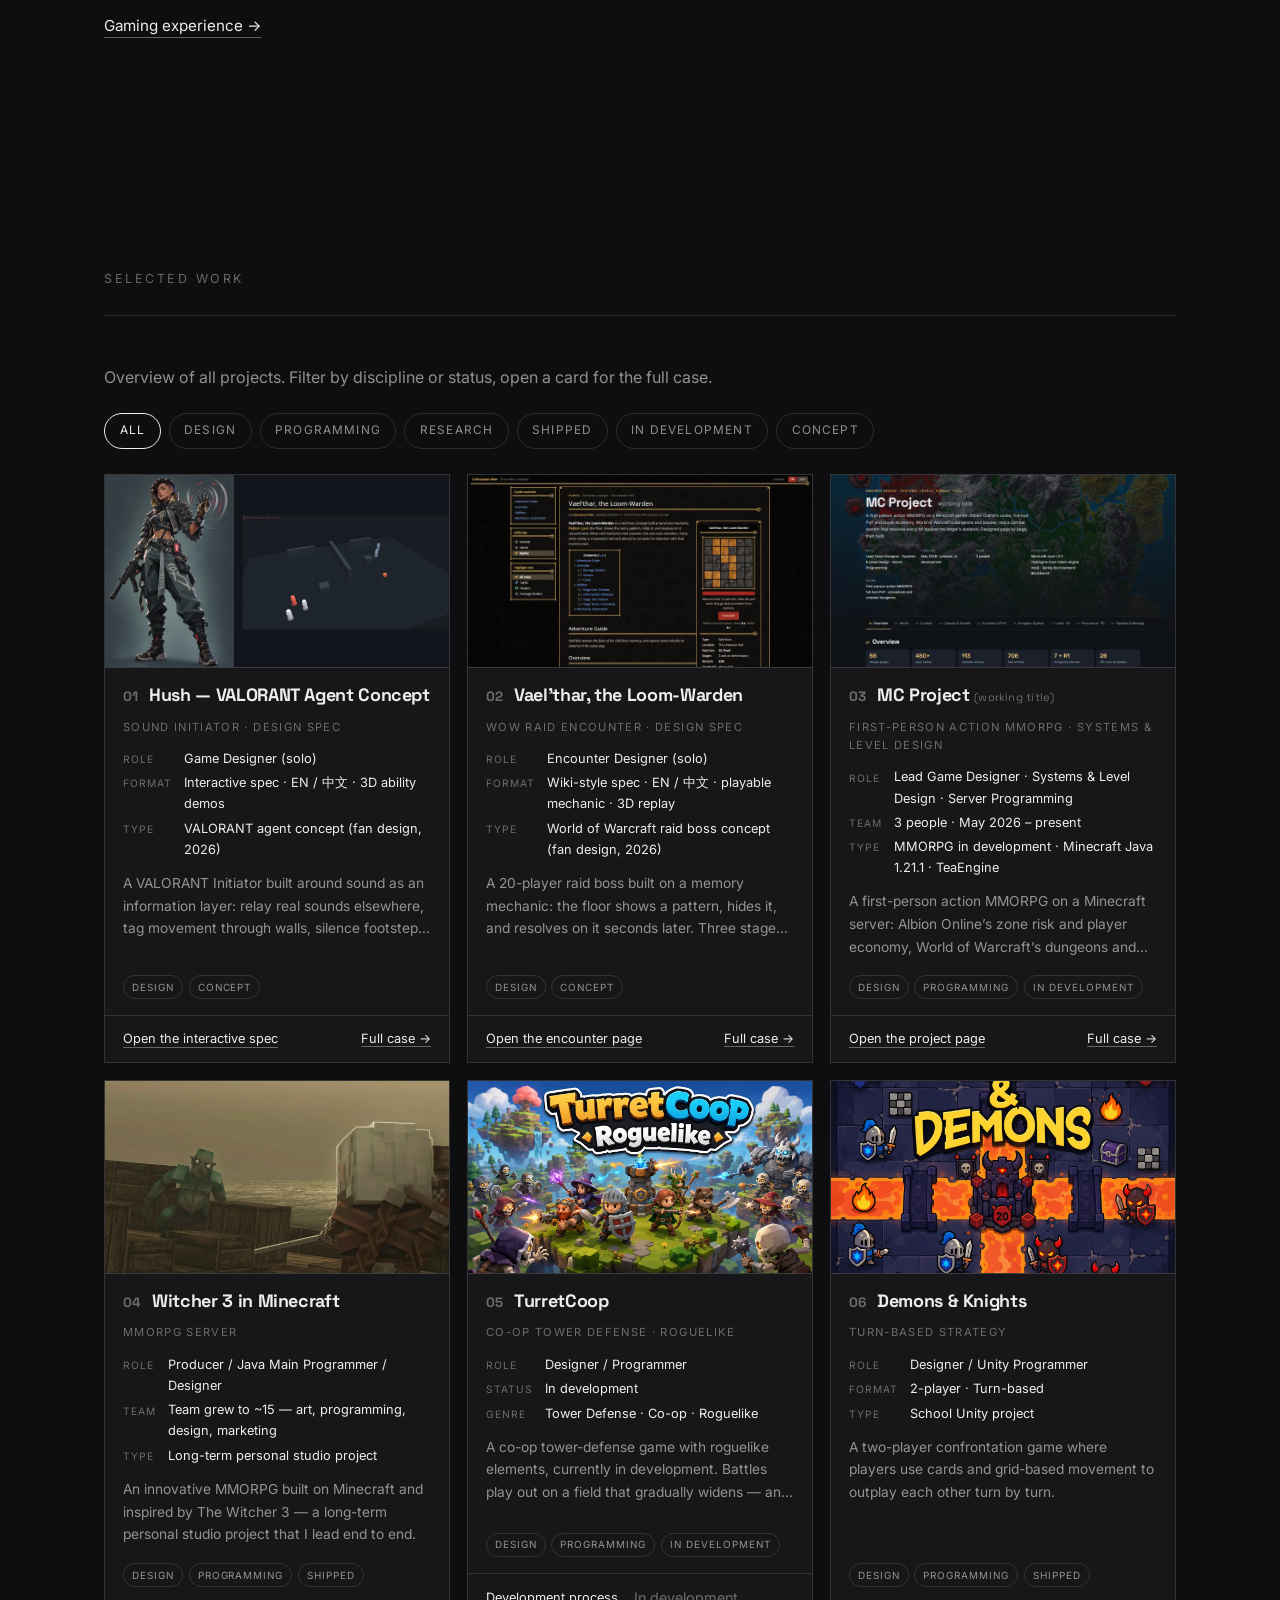
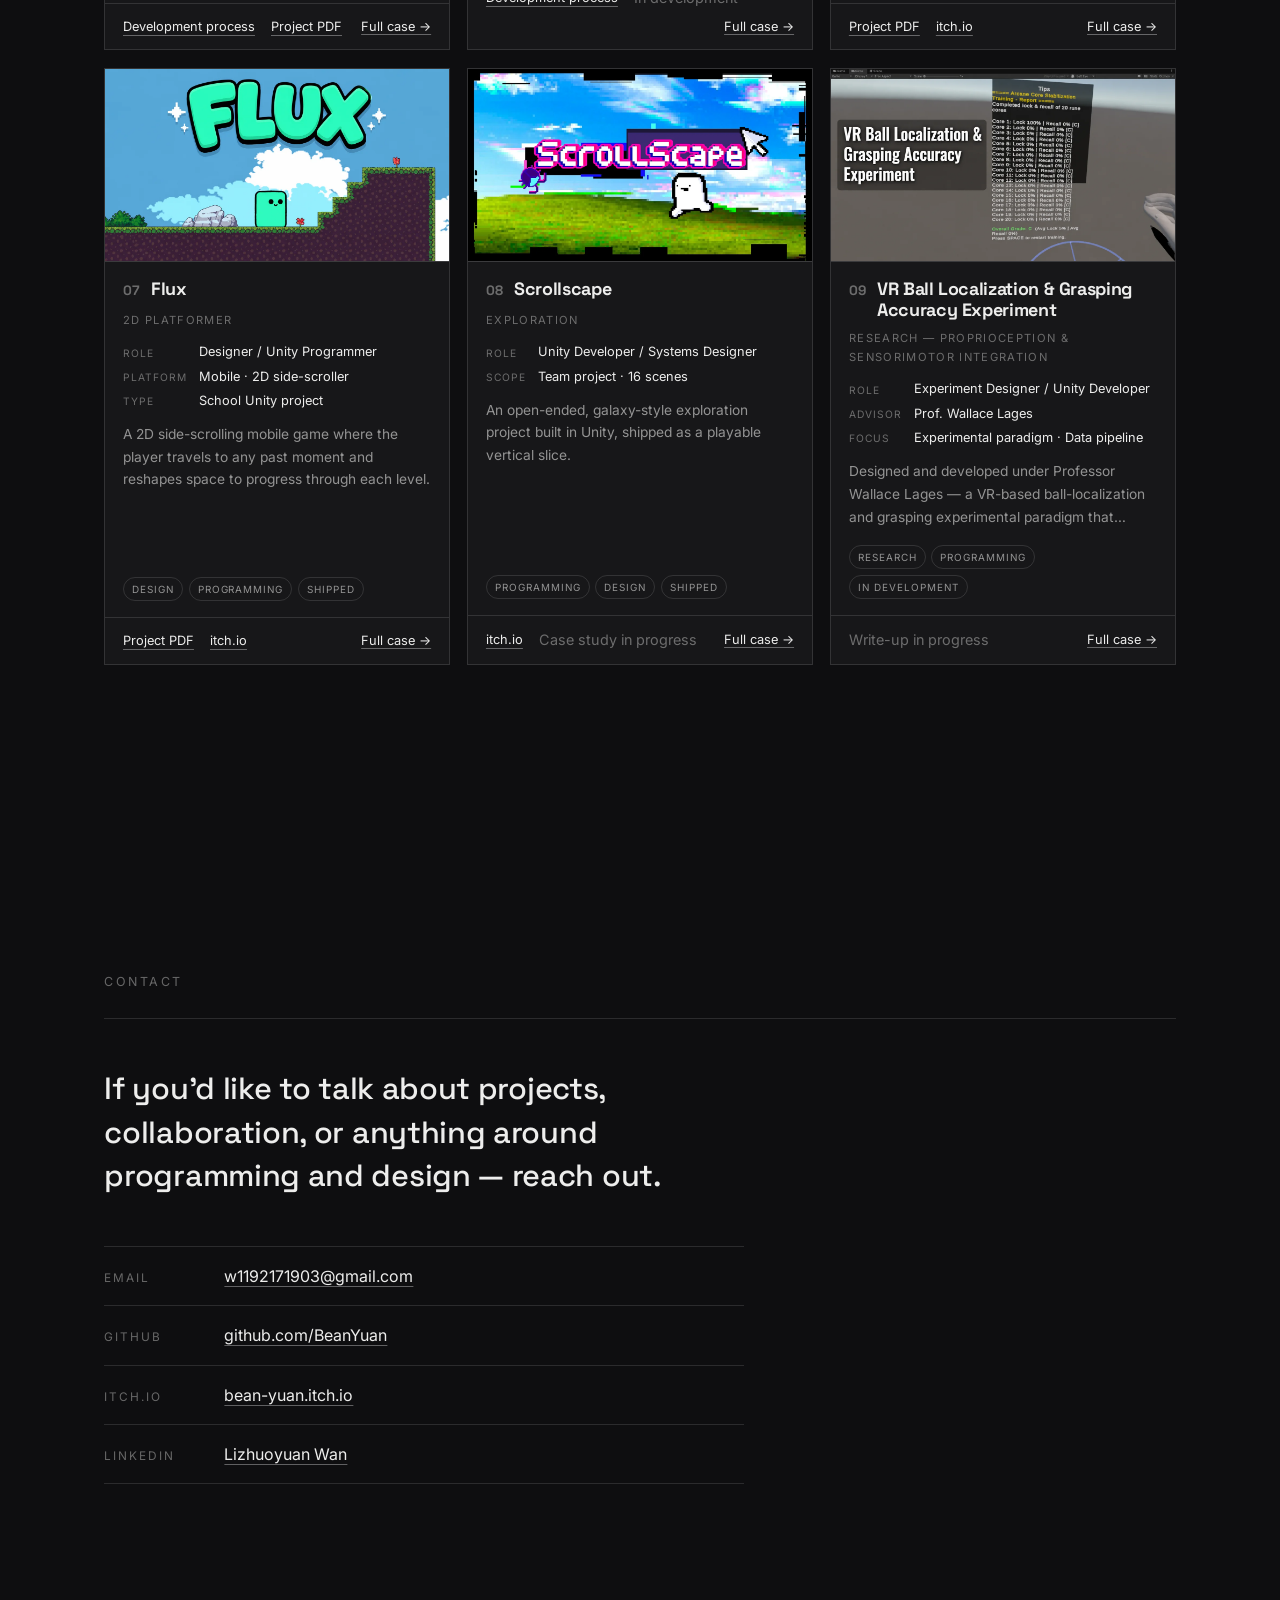
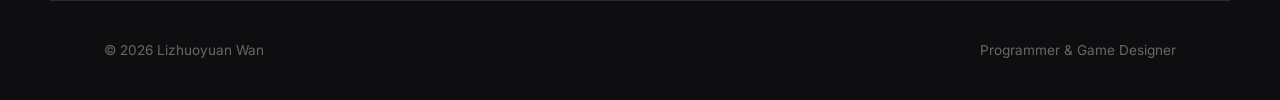
==== commit ba1e1920: "Add MC Project page, Witcher dungeon design tab, and an image lightbox - New page codemc-mmorpg.html" ====
--- a/index.html
+++ b/index.html
@@ -227,7 +227,79 @@
                     </div>
                 </article>
 
-                <!-- 03 Witcher 3 in Minecraft -->
+                <!-- 03 MC Project -->
+                <article class="project reveal" data-key="p8" data-tags="design,programming,indev">
+                    <div class="project-visual">
+                        <img src="assets/projects/mcproject.webp"
+                             alt="MC Project (working title) — first-person action MMORPG design page"
+                             loading="lazy" />
+                    </div>
+                    <div class="project-grid">
+                        <aside class="project-aside">
+                            <span class="project-index">03</span>
+                            <dl class="project-meta">
+                                <dt data-i18n="meta.role">Role</dt>
+                                <dd data-i18n="p8.dd.role">Lead Game Designer · Systems &amp; Level Design · Server Programming</dd>
+                                <dt data-i18n="meta.team">Team</dt>
+                                <dd data-i18n="p8.dd.team">3 people · May 2026 – present</dd>
+                                <dt data-i18n="meta.type">Type</dt>
+                                <dd data-i18n="p8.dd.type">MMORPG in development · Minecraft Java 1.21.1 · TeaEngine</dd>
+                            </dl>
+                        </aside>
+                        <div class="project-main">
+                            <h2 class="project-title">MC Project <span class="title-note" data-i18n="p8.note">(working title)</span></h2>
+                            <p class="project-kind" data-i18n="p8.kind">First-person Action MMORPG · Systems &amp; Level Design</p>
+                            <p class="project-desc" data-i18n="p8.desc">
+                                A first-person action MMORPG on a Minecraft server: Albion Online’s zone risk and
+                                player economy, World of Warcraft’s dungeons and bosses, and a combat system that
+                                resolves every hit against the target’s skeleton. Fifty-six linked design pages
+                                are the source of truth, and the build follows them.
+                            </p>
+
+                            <figure class="project-gallery">
+                                <img src="assets/projects/mcproject-hud.webp"
+                                     alt="In-game first-person HUD with the skill bar and target frame"
+                                     loading="lazy" />
+                                <img src="assets/projects/mcproject-map.webp"
+                                     alt="Zone map with safe, yellow, red and black territory"
+                                     loading="lazy" />
+                                <img src="assets/projects/mcproject-boss.webp"
+                                     alt="Dungeon boss model turnaround"
+                                     loading="lazy" />
+                                <img src="assets/projects/mcproject-pm.webp"
+                                     alt="Art requirement board on the internal design site"
+                                     loading="lazy" />
+                                <figcaption data-i18n="p8.gcap">In-game HUD, the zone map, a dungeon boss turnaround, and the art requirement board on the design site.</figcaption>
+                            </figure>
+
+                            <div class="detail-block">
+                                <h3 class="detail-h" data-i18n="detail.design">Design &amp; Planning</h3>
+                                <ul class="detail-list">
+                                    <li data-i18n="p8.design1">Zone and economy design after Albion Online: safe, yellow, red and black territory with full-loot risk, a player-run market, and gathering-to-crafting loops that keep every tier in demand.</li>
+                                    <li data-i18n="p8.design2">Seven scripted dungeons plus a procedural rift mode assembled from 28 room templates, each with its own tier, group size and boss mechanics.</li>
+                                    <li data-i18n="p8.design3">D1, the first five-player dungeon, is built on one sentence — walk 270° around the sunken yard, then drop into it from above. About 170 blocks of main path, four trap types and eight encounters, delivered as a 3D whitebox and a layered top-down plan.</li>
+                                    <li data-i18n="p8.design4">Classes and growth run on 18 reusable skill atoms, so a new ability is a config entry rather than new code; 113 monster entries and 706 item entries share the same spec tables.</li>
+                                </ul>
+                            </div>
+
+                            <div class="detail-block">
+                                <h3 class="detail-h" data-i18n="detail.dev">Development</h3>
+                                <ul class="detail-list">
+                                    <li data-i18n="p8.dev1">Combat runs in TeaEngine, our own Fabric 1.21.1 engine mod: the client measures and reports, the server owns every rule and computes each result in memory.</li>
+                                    <li data-i18n="p8.dev2">Hits resolve against the target’s skeleton — per-bone hit boxes with part multipliers and swing-segment multipliers feeding one damage formula.</li>
+                                    <li data-i18n="p8.dev3">Spring Boot, PostgreSQL and Redis behind the game server, with session-ownership tokens that stop item duplication across instances.</li>
+                                    <li data-i18n="p8.dev4">A web editor with embedded Blockbench and save-to-game hot reload, and a validate-then-apply config loader that abandons a whole reload on a single bad entry.</li>
+                                </ul>
+                            </div>
+
+                            <div class="project-links">
+                                <a class="link" href="codemc-mmorpg.html" target="_blank" rel="noopener" data-i18n="p8.link">Open the project page</a>
+                            </div>
+                        </div>
+                    </div>
+                </article>
+
+                <!-- 04 Witcher 3 in Minecraft -->
                 <article class="project reveal" data-key="p1" data-tags="design,programming,shipped">
                     <div class="project-visual">
                         <img src="assets/projects/witcher.webp"
@@ -236,12 +308,12 @@
                     </div>
                     <div class="project-grid">
                         <aside class="project-aside">
-                            <span class="project-index">03</span>
+                            <span class="project-index">04</span>
                             <dl class="project-meta">
                                 <dt data-i18n="meta.role">Role</dt>
                                 <dd data-i18n="p1.dd.role">Producer / Java Main Programmer / Designer</dd>
                                 <dt data-i18n="meta.team">Team</dt>
-                                <dd data-i18n="p1.dd.team">11 people — art, programming, design, marketing</dd>
+                                <dd data-i18n="p1.dd.team">Team grew to ~15 — art, programming, design, marketing</dd>
                                 <dt data-i18n="meta.type">Type</dt>
                                 <dd data-i18n="p1.dd.type">Long-term personal studio project</dd>
                             </dl>
@@ -293,7 +365,7 @@
                     </div>
                 </article>
 
-                <!-- 04 TurretCoop -->
+                <!-- 05 TurretCoop -->
                 <article class="project reveal" data-key="p2" data-tags="design,programming,indev">
                     <div class="project-visual">
                         <img src="assets/projects/turretcoop.webp"
@@ -302,7 +374,7 @@
                     </div>
                     <div class="project-grid">
                         <aside class="project-aside">
-                            <span class="project-index">04</span>
+                            <span class="project-index">05</span>
                             <dl class="project-meta">
                                 <dt data-i18n="meta.role">Role</dt>
                                 <dd data-i18n="p2.dd.role">Designer / Programmer</dd>
@@ -363,7 +435,7 @@
                     </div>
                 </article>
 
-                <!-- 05 Demons & Knights -->
+                <!-- 06 Demons & Knights -->
                 <article class="project reveal" data-key="p3" data-tags="design,programming,shipped">
                     <div class="project-visual">
                         <img src="assets/projects/demons-knights.webp"
@@ -372,7 +444,7 @@
                     </div>
                     <div class="project-grid">
                         <aside class="project-aside">
-                            <span class="project-index">05</span>
+                            <span class="project-index">06</span>
                             <dl class="project-meta">
                                 <dt data-i18n="meta.role">Role</dt>
                                 <dd data-i18n="p3.dd.role">Designer / Unity Programmer</dd>
@@ -421,7 +493,7 @@
                     </div>
                 </article>
 
-                <!-- 06 Flux -->
+                <!-- 07 Flux -->
                 <article class="project reveal" data-key="p4" data-tags="design,programming,shipped">
                     <div class="project-visual">
                         <img src="assets/projects/flux.webp"
@@ -430,7 +502,7 @@
                     </div>
                     <div class="project-grid">
                         <aside class="project-aside">
-                            <span class="project-index">06</span>
+                            <span class="project-index">07</span>
                             <dl class="project-meta">
                                 <dt data-i18n="meta.role">Role</dt>
                                 <dd data-i18n="p4.dd.role">Designer / Unity Programmer</dd>
@@ -472,7 +544,7 @@
                     </div>
                 </article>
 
-                <!-- 07 Scrollscape -->
+                <!-- 08 Scrollscape -->
                 <article class="project reveal" data-key="p5" data-tags="programming,design,shipped">
                     <div class="project-visual">
                         <img src="assets/projects/scrollscape.webp"
@@ -481,7 +553,7 @@
                     </div>
                     <div class="project-grid">
                         <aside class="project-aside">
-                            <span class="project-index">07</span>
+                            <span class="project-index">08</span>
                             <dl class="project-meta">
                                 <dt data-i18n="meta.role">Role</dt>
                                 <dd data-i18n="p5.dd.role">Unity Developer / Systems Designer</dd>
@@ -531,7 +603,7 @@
                     </div>
                 </article>
 
-                <!-- 08 VR Experiment -->
+                <!-- 09 VR Experiment -->
                 <article class="project reveal" data-key="p6" data-tags="research,programming,indev">
                     <div class="project-visual">
                         <img src="assets/projects/vr.webp"
@@ -540,7 +612,7 @@
                     </div>
                     <div class="project-grid">
                         <aside class="project-aside">
-                            <span class="project-index">08</span>
+                            <span class="project-index">09</span>
                             <dl class="project-meta">
                                 <dt data-i18n="meta.role">Role</dt>
                                 <dd data-i18n="p6.dd.role">Experiment Designer / Unity Developer</dd>
--- a/style.css
+++ b/style.css
@@ -455,6 +455,13 @@
     color: var(--text-faint);
 }
 
+.title-note {
+    font-weight: 400;
+    font-size: 0.62em;
+    letter-spacing: 0.02em;
+    color: var(--text-faint);
+}
+
 /* screenshot gallery */
 .project-gallery {
     display: grid;
